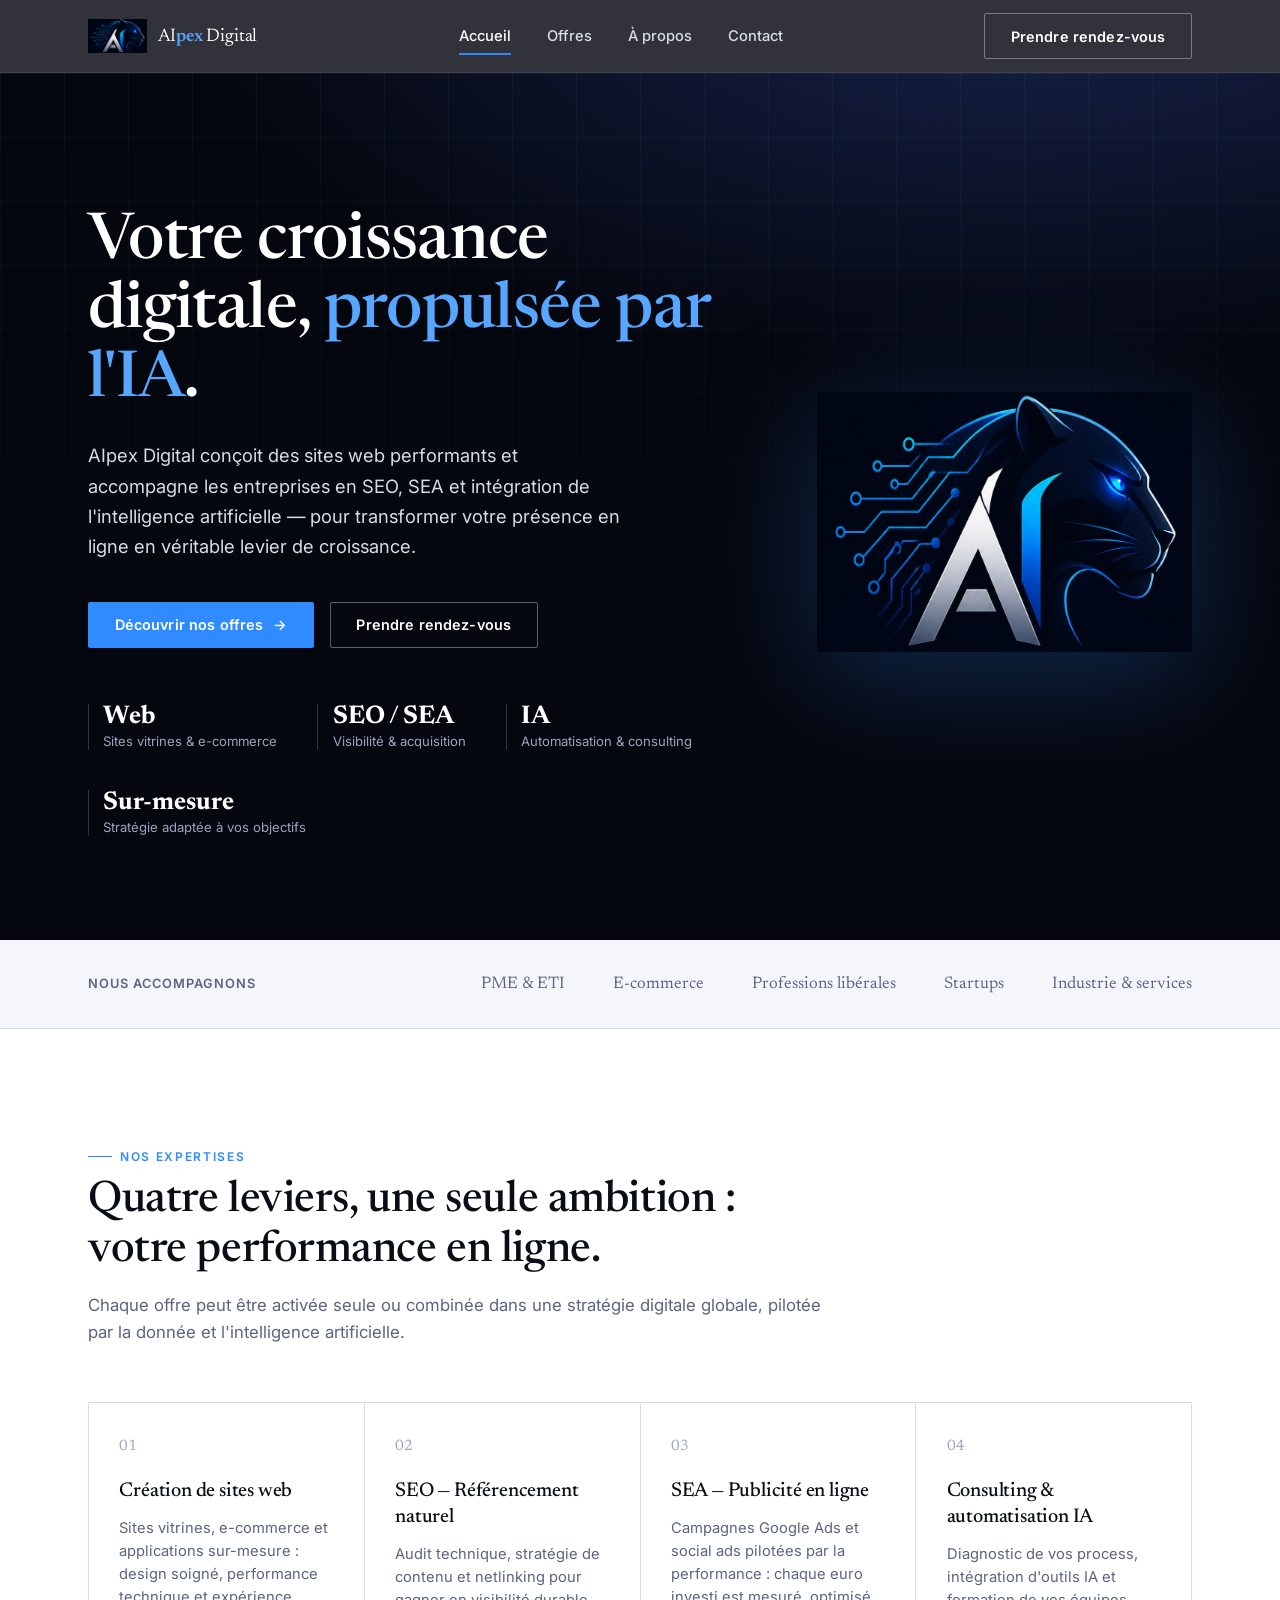
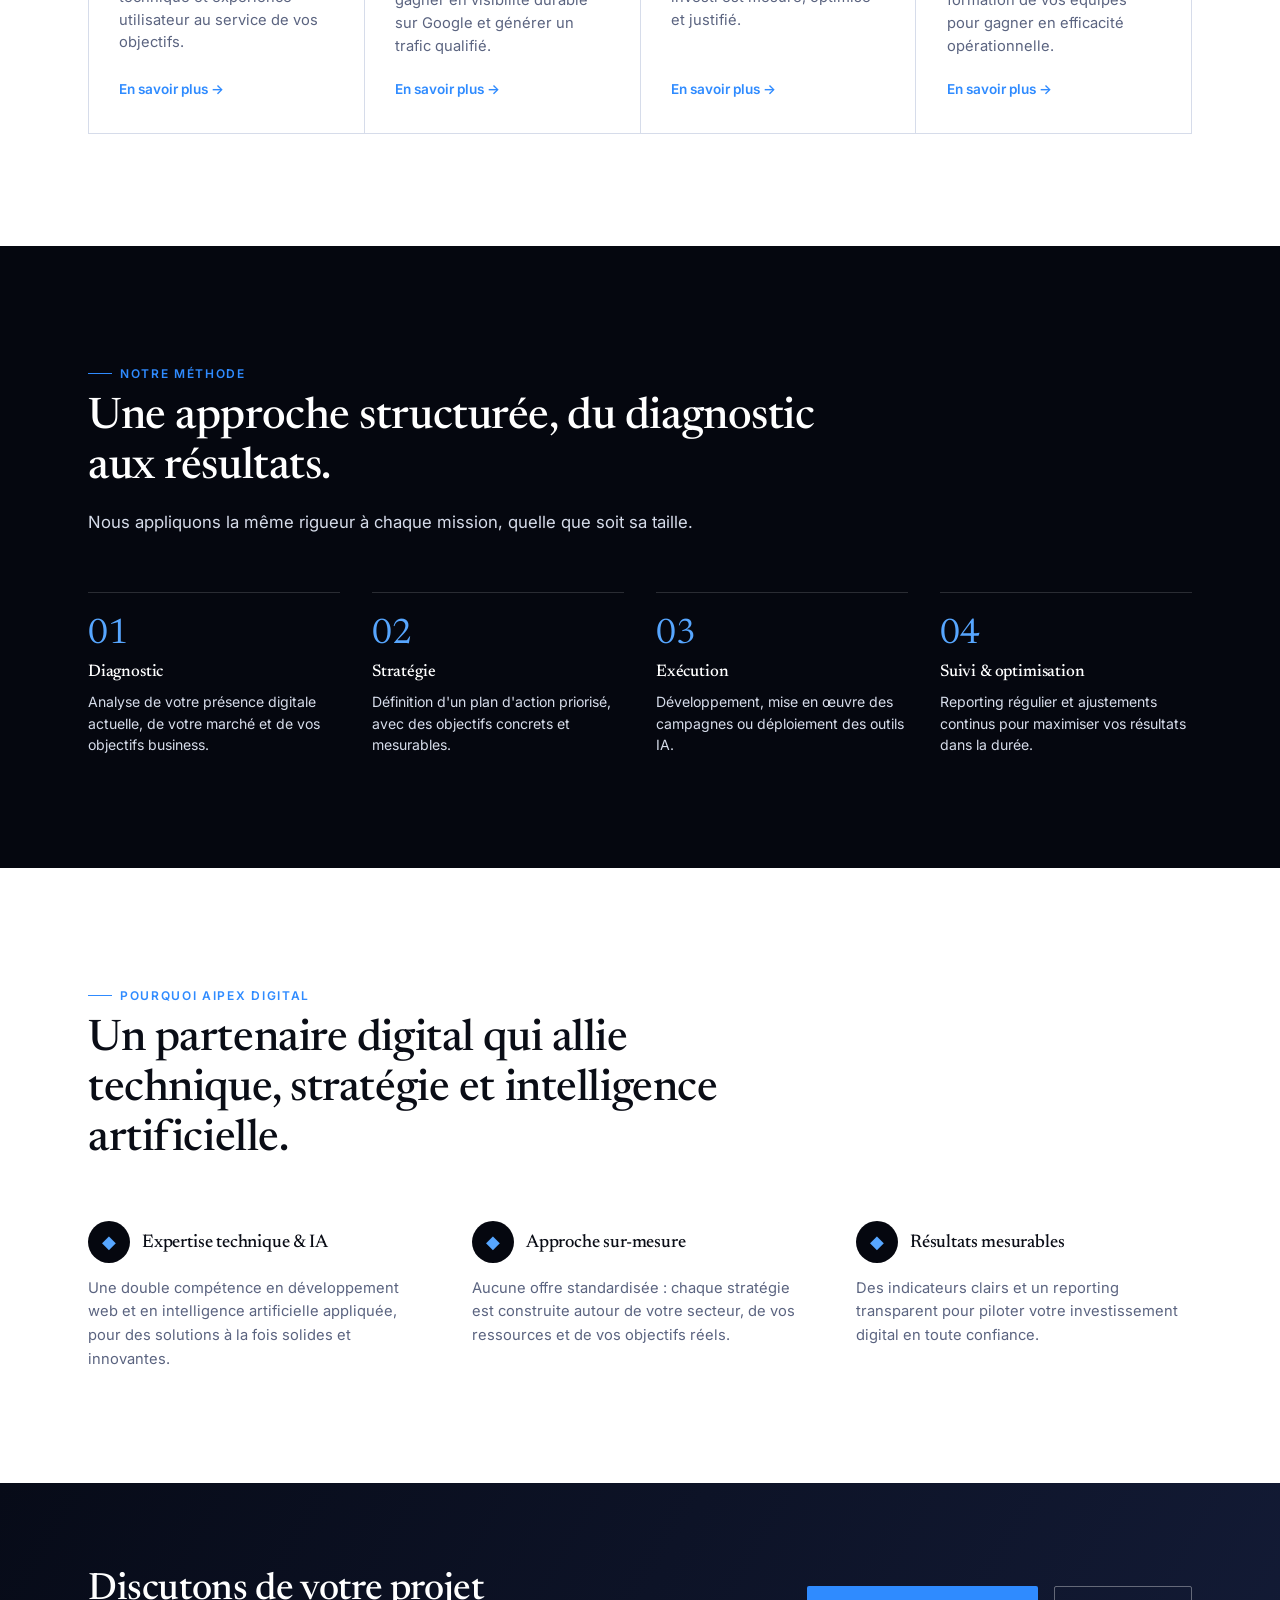
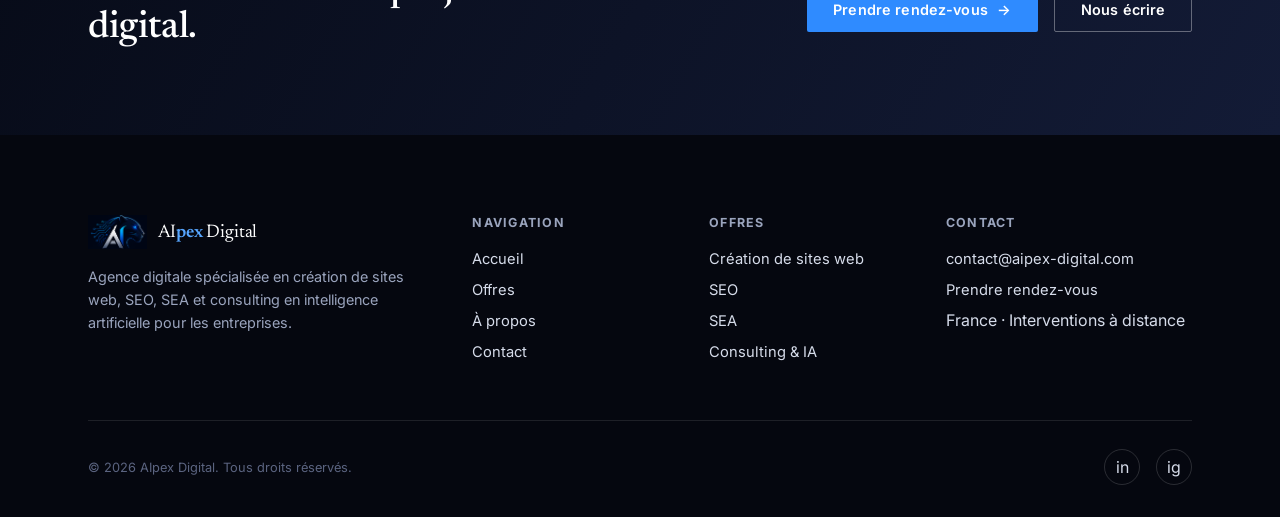
==== index.html @ 5b06ff06 "Initial AIpex Digital website Static site (accueil, offres, à propos, contact) with a McKinsey-inspi" ====
<!DOCTYPE html>
<html lang="fr">
<head>
<meta charset="UTF-8">
<meta name="viewport" content="width=device-width, initial-scale=1.0">
<title>AIpex Digital — Sites web, SEO, SEA & Consulting IA</title>
<meta name="description" content="AIpex Digital conçoit des sites web performants et accompagne les entreprises en SEO, SEA et intégration de l'intelligence artificielle. Demandez votre diagnostic gratuit.">
<link rel="canonical" href="https://www.aipex-digital.com/">
<meta property="og:type" content="website">
<meta property="og:title" content="AIpex Digital — Sites web, SEO, SEA & Consulting IA">
<meta property="og:description" content="Création de sites web, référencement (SEO/SEA) et consulting en automatisation IA pour les entreprises.">
<meta property="og:image" content="/assets/img/logo-full.png">
<link rel="icon" href="/favicon.ico" sizes="any">
<link rel="icon" href="/icons/favicon-32.png" type="image/png" sizes="32x32">
<link rel="apple-touch-icon" href="/icons/apple-touch-icon.png">
<link rel="manifest" href="/site.webmanifest">
<link rel="preconnect" href="https://fonts.googleapis.com">
<link rel="preconnect" href="https://fonts.gstatic.com" crossorigin>
<link href="https://fonts.googleapis.com/css2?family=Newsreader:ital,wght@0,400;0,500;1,400&family=Inter:wght@400;500;600;700&display=swap" rel="stylesheet">
<link rel="stylesheet" href="/css/style.css">
</head>
<body>

<header class="site-header">
  <div class="container">
    <a href="/index.html" class="brand">
      <img src="/assets/img/logo-mark.png" alt="AIpex Digital">
      <span class="brand-word">AI<strong>pex</strong> Digital</span>
    </a>
    <nav class="main-nav" id="main-nav">
      <a href="/index.html" aria-current="page">Accueil</a>
      <a href="/offres.html">Offres</a>
      <a href="/a-propos.html">À propos</a>
      <a href="/contact.html">Contact</a>
    </nav>
    <div class="header-actions">
      <a href="/contact.html#rdv" class="btn btn-outline on-dark">Prendre rendez-vous</a>
      <button class="nav-toggle" id="nav-toggle" aria-expanded="false" aria-controls="main-nav" aria-label="Ouvrir le menu">
        <span></span>
      </button>
    </div>
  </div>
</header>

<main>

  <section class="hero">
    <div class="container">
      <div class="hero-copy" data-reveal>
        <h1>Votre croissance digitale, <em>propulsée par l'IA</em>.</h1>
        <p class="lede">AIpex Digital conçoit des sites web performants et accompagne les entreprises en SEO, SEA et intégration de l'intelligence artificielle — pour transformer votre présence en ligne en véritable levier de croissance.</p>
        <div class="hero-actions">
          <a href="/offres.html" class="btn btn-primary">Découvrir nos offres <span class="btn-arrow">→</span></a>
          <a href="/contact.html#rdv" class="btn btn-outline on-dark">Prendre rendez-vous</a>
        </div>
        <div class="hero-meta">
          <div><strong>Web</strong><span>Sites vitrines &amp; e-commerce</span></div>
          <div><strong>SEO / SEA</strong><span>Visibilité &amp; acquisition</span></div>
          <div><strong>IA</strong><span>Automatisation &amp; consulting</span></div>
          <div><strong>Sur-mesure</strong><span>Stratégie adaptée à vos objectifs</span></div>
        </div>
      </div>
      <div class="hero-visual" data-reveal>
        <img src="/assets/img/logo-mark.png" alt="Illustration AIpex Digital" width="420" height="260" loading="eager">
      </div>
    </div>
  </section>

  <section class="trust-strip">
    <div class="container">
      <p>Nous accompagnons</p>
      <ul class="trust-list">
        <li>PME &amp; ETI</li>
        <li>E-commerce</li>
        <li>Professions libérales</li>
        <li>Startups</li>
        <li>Industrie &amp; services</li>
      </ul>
    </div>
  </section>

  <section class="services-section">
    <div class="container">
      <div class="section-head" data-reveal>
        <span class="eyebrow">Nos expertises</span>
        <h2>Quatre leviers, une seule ambition : votre performance en ligne.</h2>
        <p>Chaque offre peut être activée seule ou combinée dans une stratégie digitale globale, pilotée par la donnée et l'intelligence artificielle.</p>
      </div>
    </div>
    <div class="container">
      <div class="services-grid" data-reveal>
        <a class="service-card" href="/offres.html#web">
          <span class="service-num">01</span>
          <h3>Création de sites web</h3>
          <p>Sites vitrines, e-commerce et applications sur-mesure : design soigné, performance technique et expérience utilisateur au service de vos objectifs.</p>
          <span class="card-link">En savoir plus →</span>
        </a>
        <a class="service-card" href="/offres.html#seo">
          <span class="service-num">02</span>
          <h3>SEO — Référencement naturel</h3>
          <p>Audit technique, stratégie de contenu et netlinking pour gagner en visibilité durable sur Google et générer un trafic qualifié.</p>
          <span class="card-link">En savoir plus →</span>
        </a>
        <a class="service-card" href="/offres.html#sea">
          <span class="service-num">03</span>
          <h3>SEA — Publicité en ligne</h3>
          <p>Campagnes Google Ads et social ads pilotées par la performance : chaque euro investi est mesuré, optimisé et justifié.</p>
          <span class="card-link">En savoir plus →</span>
        </a>
        <a class="service-card" href="/offres.html#ia">
          <span class="service-num">04</span>
          <h3>Consulting &amp; automatisation IA</h3>
          <p>Diagnostic de vos process, intégration d'outils IA et formation de vos équipes pour gagner en efficacité opérationnelle.</p>
          <span class="card-link">En savoir plus →</span>
        </a>
      </div>
    </div>
  </section>

  <section class="approach-section">
    <div class="container">
      <div class="section-head on-dark" data-reveal>
        <span class="eyebrow">Notre méthode</span>
        <h2>Une approche structurée, du diagnostic aux résultats.</h2>
        <p>Nous appliquons la même rigueur à chaque mission, quelle que soit sa taille.</p>
      </div>
      <div class="process-list" data-reveal>
        <div class="process-step">
          <span class="step-num">01</span>
          <h3>Diagnostic</h3>
          <p>Analyse de votre présence digitale actuelle, de votre marché et de vos objectifs business.</p>
        </div>
        <div class="process-step">
          <span class="step-num">02</span>
          <h3>Stratégie</h3>
          <p>Définition d'un plan d'action priorisé, avec des objectifs concrets et mesurables.</p>
        </div>
        <div class="process-step">
          <span class="step-num">03</span>
          <h3>Exécution</h3>
          <p>Développement, mise en œuvre des campagnes ou déploiement des outils IA.</p>
        </div>
        <div class="process-step">
          <span class="step-num">04</span>
          <h3>Suivi &amp; optimisation</h3>
          <p>Reporting régulier et ajustements continus pour maximiser vos résultats dans la durée.</p>
        </div>
      </div>
    </div>
  </section>

  <section class="values-section">
    <div class="container">
      <div class="section-head" data-reveal>
        <span class="eyebrow">Pourquoi AIpex Digital</span>
        <h2>Un partenaire digital qui allie technique, stratégie et intelligence artificielle.</h2>
      </div>
      <div class="values-grid" data-reveal>
        <div class="value-item">
          <h3><span class="value-icon" aria-hidden="true">◆</span>Expertise technique &amp; IA</h3>
          <p>Une double compétence en développement web et en intelligence artificielle appliquée, pour des solutions à la fois solides et innovantes.</p>
        </div>
        <div class="value-item">
          <h3><span class="value-icon" aria-hidden="true">◆</span>Approche sur-mesure</h3>
          <p>Aucune offre standardisée : chaque stratégie est construite autour de votre secteur, de vos ressources et de vos objectifs réels.</p>
        </div>
        <div class="value-item">
          <h3><span class="value-icon" aria-hidden="true">◆</span>Résultats mesurables</h3>
          <p>Des indicateurs clairs et un reporting transparent pour piloter votre investissement digital en toute confiance.</p>
        </div>
      </div>
    </div>
  </section>

  <section class="cta-band">
    <div class="container" data-reveal>
      <h2>Discutons de votre projet digital.</h2>
      <div class="cta-actions">
        <a href="/contact.html#rdv" class="btn btn-primary">Prendre rendez-vous <span class="btn-arrow">→</span></a>
        <a href="/contact.html" class="btn btn-outline on-dark">Nous écrire</a>
      </div>
    </div>
  </section>

</main>

<footer class="site-footer">
  <div class="container">
    <div class="footer-top">
      <div class="footer-brand">
        <a href="/index.html" class="brand">
          <img src="/assets/img/logo-mark.png" alt="AIpex Digital">
          <span class="brand-word">AI<strong>pex</strong> Digital</span>
        </a>
        <p>Agence digitale spécialisée en création de sites web, SEO, SEA et consulting en intelligence artificielle pour les entreprises.</p>
      </div>
      <div class="footer-col">
        <h4>Navigation</h4>
        <ul>
          <li><a href="/index.html">Accueil</a></li>
          <li><a href="/offres.html">Offres</a></li>
          <li><a href="/a-propos.html">À propos</a></li>
          <li><a href="/contact.html">Contact</a></li>
        </ul>
      </div>
      <div class="footer-col">
        <h4>Offres</h4>
        <ul>
          <li><a href="/offres.html#web">Création de sites web</a></li>
          <li><a href="/offres.html#seo">SEO</a></li>
          <li><a href="/offres.html#sea">SEA</a></li>
          <li><a href="/offres.html#ia">Consulting &amp; IA</a></li>
        </ul>
      </div>
      <div class="footer-col">
        <h4>Contact</h4>
        <ul>
          <li><a href="mailto:contact@aipex-digital.com">contact@aipex-digital.com</a></li>
          <li><a href="/contact.html#rdv">Prendre rendez-vous</a></li>
          <li><span>France · Interventions à distance</span></li>
        </ul>
      </div>
    </div>
    <div class="footer-bottom">
      <p>© <span id="year">2026</span> AIpex Digital. Tous droits réservés.</p>
      <div class="footer-socials">
        <a href="#" aria-label="LinkedIn" target="_blank" rel="noopener">in</a>
        <a href="#" aria-label="Instagram" target="_blank" rel="noopener">ig</a>
      </div>
    </div>
  </div>
</footer>

<script src="/js/main.js"></script>
</body>
</html>
---- css/style.css ----
/* ==========================================================================
   AIpex Digital — Design system
   Palette inspired by the AIpex logo (navy / electric blue / silver),
   editorial layout inspired by mckinsey.com
   ========================================================================== */

:root {
  --navy-950: #05070f;
  --navy-900: #070b18;
  --navy-800: #0c1226;
  --navy-700: #131b36;
  --navy-600: #1c2748;
  --blue-500: #2f8bff;
  --blue-400: #57a6ff;
  --blue-300: #8ec4ff;
  --cyan-400: #4fd0ff;
  --silver-100: #f4f6fb;
  --silver-300: #d6dcea;
  --silver-500: #9aa4bd;
  --silver-700: #5b6480;
  --ink-900: #0a0d16;
  --white: #ffffff;

  --font-display: "Newsreader", "Iowan Old Style", "Georgia", serif;
  --font-sans: "Inter", -apple-system, BlinkMacSystemFont, "Segoe UI", Roboto, Helvetica, Arial, sans-serif;

  --max-width: 1200px;
  --gutter: clamp(1.25rem, 4vw, 3rem);

  --ease: cubic-bezier(0.22, 1, 0.36, 1);
}

/* ---------- Reset ---------- */
*, *::before, *::after { box-sizing: border-box; }
html { scroll-behavior: smooth; }
body {
  margin: 0;
  font-family: var(--font-sans);
  color: var(--ink-900);
  background: var(--white);
  -webkit-font-smoothing: antialiased;
  text-rendering: optimizeLegibility;
}
img { max-width: 100%; display: block; }
a { color: inherit; text-decoration: none; }
ul { margin: 0; padding: 0; list-style: none; }
h1, h2, h3, h4, p { margin: 0; }
button { font: inherit; cursor: pointer; }
input, textarea, select { font: inherit; }

.container {
  max-width: var(--max-width);
  margin-inline: auto;
  padding-inline: var(--gutter);
}

section { position: relative; }

.eyebrow {
  display: inline-flex;
  align-items: center;
  gap: 0.5rem;
  font-size: 0.75rem;
  font-weight: 600;
  letter-spacing: 0.14em;
  text-transform: uppercase;
  color: var(--blue-500);
}
.eyebrow::before {
  content: "";
  width: 1.5rem;
  height: 1px;
  background: var(--blue-500);
}

h1, h2, h3 { font-family: var(--font-display); font-weight: 500; letter-spacing: -0.01em; }

.section-head { max-width: 46rem; margin-bottom: clamp(2rem, 5vw, 3.5rem); }
.section-head h2 { font-size: clamp(1.9rem, 3.4vw, 2.75rem); line-height: 1.15; margin-top: 0.75rem; }
.section-head p { margin-top: 1rem; font-size: 1.05rem; line-height: 1.6; color: var(--silver-700); }
.section-head.on-dark p { color: var(--silver-300); }

.btn {
  display: inline-flex;
  align-items: center;
  gap: 0.6rem;
  padding: 0.85rem 1.6rem;
  border-radius: 2px;
  font-size: 0.9rem;
  font-weight: 600;
  letter-spacing: 0.01em;
  border: 1px solid transparent;
  transition: background-color 0.25s var(--ease), color 0.25s var(--ease), border-color 0.25s var(--ease), transform 0.25s var(--ease);
  white-space: nowrap;
}
.btn:hover { transform: translateY(-1px); }
.btn-primary { background: var(--blue-500); color: var(--white); }
.btn-primary:hover { background: var(--blue-400); }
.btn-outline { border-color: rgba(10, 13, 22, 0.2); color: var(--ink-900); }
.btn-outline:hover { border-color: var(--ink-900); }
.btn-outline.on-dark { border-color: rgba(255, 255, 255, 0.35); color: var(--white); }
.btn-outline.on-dark:hover { border-color: var(--white); }
.btn-arrow { transition: transform 0.25s var(--ease); }
.btn:hover .btn-arrow { transform: translateX(3px); }

/* ---------- Header ---------- */
.site-header {
  position: sticky;
  top: 0;
  z-index: 100;
  background: rgba(5, 7, 15, 0.82);
  backdrop-filter: blur(10px);
  -webkit-backdrop-filter: blur(10px);
  border-bottom: 1px solid rgba(255, 255, 255, 0.08);
  transition: background-color 0.3s var(--ease);
}
.site-header .container {
  display: flex;
  align-items: center;
  justify-content: space-between;
  height: 72px;
}
.brand { display: flex; align-items: center; gap: 0.65rem; }
.brand img { height: 34px; width: auto; }
.brand-word { font-family: var(--font-display); font-size: 1.15rem; color: var(--white); letter-spacing: -0.01em; }
.brand-word strong { color: var(--blue-400); font-weight: 600; }

.main-nav { display: flex; align-items: center; gap: 2.25rem; }
.main-nav a {
  color: var(--silver-300);
  font-size: 0.92rem;
  font-weight: 500;
  position: relative;
  padding: 0.25rem 0;
  transition: color 0.2s var(--ease);
}
.main-nav a:hover, .main-nav a[aria-current="page"] { color: var(--white); }
.main-nav a[aria-current="page"]::after {
  content: "";
  position: absolute;
  left: 0; right: 0; bottom: -6px;
  height: 2px;
  background: var(--blue-500);
}
.header-actions { display: flex; align-items: center; gap: 1rem; }

.nav-toggle {
  display: none;
  background: none;
  border: none;
  width: 32px;
  height: 24px;
  position: relative;
}
.nav-toggle span, .nav-toggle span::before, .nav-toggle span::after {
  content: "";
  position: absolute;
  left: 0; right: 0;
  height: 2px;
  background: var(--white);
  transition: transform 0.25s var(--ease), opacity 0.25s var(--ease);
}
.nav-toggle span { top: 11px; }
.nav-toggle span::before { top: -8px; }
.nav-toggle span::after { top: 8px; }
.nav-toggle[aria-expanded="true"] span { background: transparent; }
.nav-toggle[aria-expanded="true"] span::before { transform: translateY(8px) rotate(45deg); }
.nav-toggle[aria-expanded="true"] span::after { transform: translateY(-8px) rotate(-45deg); }

/* ---------- Hero ---------- */
.hero {
  background: radial-gradient(ellipse 120% 80% at 80% -10%, #16224a 0%, var(--navy-950) 55%);
  color: var(--white);
  padding: clamp(4.5rem, 12vw, 8.5rem) 0 clamp(4rem, 9vw, 6.5rem);
  overflow: hidden;
  position: relative;
}
.hero::before {
  content: "";
  position: absolute;
  inset: 0;
  background-image:
    linear-gradient(rgba(79, 208, 255, 0.06) 1px, transparent 1px),
    linear-gradient(90deg, rgba(79, 208, 255, 0.06) 1px, transparent 1px);
  background-size: 64px 64px;
  mask-image: linear-gradient(180deg, rgba(0,0,0,0.9), transparent 75%);
  pointer-events: none;
}
.hero .container { position: relative; display: grid; grid-template-columns: minmax(0, 1fr) minmax(0, 0.55fr); gap: 3rem; align-items: center; }
.hero-copy h1 {
  font-size: clamp(2.4rem, 5.2vw, 4rem);
  line-height: 1.08;
  color: var(--white);
}
.hero-copy h1 em { font-style: normal; color: var(--blue-400); }
.hero-copy p.lede {
  margin-top: 1.5rem;
  font-size: 1.15rem;
  line-height: 1.65;
  color: var(--silver-300);
  max-width: 34rem;
}
.hero-actions { margin-top: 2.5rem; display: flex; gap: 1rem; flex-wrap: wrap; }
.hero-meta { margin-top: 3.5rem; display: flex; gap: 2.5rem; flex-wrap: wrap; }
.hero-meta div { border-left: 1px solid rgba(255,255,255,0.18); padding-left: 0.9rem; }
.hero-meta strong { display: block; font-family: var(--font-display); font-size: 1.6rem; color: var(--white); }
.hero-meta span { font-size: 0.82rem; color: var(--silver-500); }

.hero-visual { position: relative; display: flex; justify-content: center; align-items: center; }
.hero-visual img { max-width: 100%; filter: drop-shadow(0 25px 60px rgba(47, 139, 255, 0.25)); animation: float 7s ease-in-out infinite; }
@keyframes float { 0%, 100% { transform: translateY(0); } 50% { transform: translateY(-14px); } }

/* ---------- Logos / trust strip ---------- */
.trust-strip { background: var(--silver-100); padding: 2.25rem 0; border-bottom: 1px solid var(--silver-300); }
.trust-strip .container { display: flex; align-items: center; gap: 2.5rem; flex-wrap: wrap; justify-content: space-between; }
.trust-strip p { font-size: 0.8rem; letter-spacing: 0.08em; text-transform: uppercase; color: var(--silver-700); font-weight: 600; }
.trust-list { display: flex; gap: clamp(1.5rem, 4vw, 3rem); flex-wrap: wrap; }
.trust-list li { font-family: var(--font-display); font-size: 1.05rem; color: var(--silver-700); }

/* ---------- Services grid ---------- */
.services-section { padding: clamp(4.5rem, 9vw, 7rem) 0; }
.services-grid { display: grid; grid-template-columns: repeat(4, 1fr); gap: 1px; background: var(--silver-300); border: 1px solid var(--silver-300); }
.service-card {
  background: var(--white);
  padding: 2.25rem 1.9rem;
  display: flex;
  flex-direction: column;
  min-height: 320px;
  transition: background-color 0.3s var(--ease);
}
.service-card:hover { background: var(--navy-950); }
.service-card:hover .service-num,
.service-card:hover h3,
.service-card:hover p { color: var(--white); }
.service-card:hover .card-link { color: var(--blue-400); }
.service-num { font-family: var(--font-display); font-size: 0.95rem; color: var(--silver-500); transition: color 0.3s var(--ease); }
.service-card h3 { margin-top: 1.5rem; font-size: 1.25rem; line-height: 1.3; transition: color 0.3s var(--ease); }
.service-card p { margin-top: 0.85rem; font-size: 0.92rem; line-height: 1.55; color: var(--silver-700); flex-grow: 1; transition: color 0.3s var(--ease); }
.card-link { margin-top: 1.5rem; font-size: 0.85rem; font-weight: 600; color: var(--blue-500); display: inline-flex; align-items: center; gap: 0.4rem; }

/* ---------- Approach / process ---------- */
.approach-section { background: var(--navy-950); color: var(--white); padding: clamp(4.5rem, 9vw, 7rem) 0; }
.process-list { display: grid; grid-template-columns: repeat(4, 1fr); gap: 2rem; margin-top: 3rem; }
.process-step { border-top: 1px solid rgba(255,255,255,0.15); padding-top: 1.5rem; }
.process-step .step-num { font-family: var(--font-display); font-size: 2.2rem; color: var(--blue-400); }
.process-step h3 { margin-top: 0.75rem; font-size: 1.05rem; color: var(--white); }
.process-step p { margin-top: 0.65rem; font-size: 0.88rem; line-height: 1.55; color: var(--silver-400, var(--silver-300)); }

/* ---------- Values / why us ---------- */
.values-section { padding: clamp(4.5rem, 9vw, 7rem) 0; }
.values-grid { display: grid; grid-template-columns: repeat(3, 1fr); gap: clamp(2rem, 4vw, 3rem); margin-top: 3rem; }
.value-item h3 { font-size: 1.15rem; display: flex; align-items: center; gap: 0.75rem; }
.value-icon { width: 42px; height: 42px; border-radius: 50%; background: var(--navy-950); color: var(--blue-400); display: flex; align-items: center; justify-content: center; flex-shrink: 0; }
.value-item p { margin-top: 0.85rem; font-size: 0.92rem; line-height: 1.6; color: var(--silver-700); }

/* ---------- CTA band ---------- */
.cta-band {
  background: linear-gradient(120deg, var(--navy-900), var(--navy-700));
  color: var(--white);
  padding: clamp(3.5rem, 7vw, 5.5rem) 0;
}
.cta-band .container { display: flex; align-items: center; justify-content: space-between; gap: 2rem; flex-wrap: wrap; }
.cta-band h2 { font-size: clamp(1.7rem, 3vw, 2.35rem); max-width: 32rem; }
.cta-band .cta-actions { display: flex; gap: 1rem; flex-wrap: wrap; }

/* ---------- Footer ---------- */
.site-footer { background: var(--navy-950); color: var(--silver-300); padding: clamp(3.5rem, 7vw, 5rem) 0 2rem; }
.footer-top { display: grid; grid-template-columns: 1.4fr 0.8fr 0.8fr 1fr; gap: 2.5rem; padding-bottom: 3rem; border-bottom: 1px solid rgba(255,255,255,0.1); }
.footer-brand .brand { margin-bottom: 1rem; }
.footer-brand p { font-size: 0.9rem; line-height: 1.6; color: var(--silver-500); max-width: 26rem; }
.footer-col h4 { font-size: 0.78rem; letter-spacing: 0.1em; text-transform: uppercase; color: var(--silver-500); margin-bottom: 1.1rem; }
.footer-col ul li { margin-bottom: 0.7rem; }
.footer-col a { font-size: 0.92rem; color: var(--silver-300); transition: color 0.2s var(--ease); }
.footer-col a:hover { color: var(--white); }
.footer-bottom { display: flex; justify-content: space-between; align-items: center; padding-top: 1.75rem; flex-wrap: wrap; gap: 1rem; }
.footer-bottom p { font-size: 0.8rem; color: var(--silver-700); }
.footer-socials { display: flex; gap: 1rem; }
.footer-socials a { width: 36px; height: 36px; border: 1px solid rgba(255,255,255,0.15); border-radius: 50%; display: flex; align-items: center; justify-content: center; transition: border-color 0.2s var(--ease), background-color 0.2s var(--ease); }
.footer-socials a:hover { border-color: var(--blue-400); background: rgba(47,139,255,0.12); }

/* ---------- Page hero (inner pages) ---------- */
.page-hero { background: var(--navy-950); color: var(--white); padding: clamp(4rem, 9vw, 6.5rem) 0 clamp(3rem, 6vw, 4.5rem); }
.page-hero .eyebrow { color: var(--blue-400); }
.page-hero h1 { font-size: clamp(2.1rem, 4.4vw, 3.25rem); margin-top: 1rem; max-width: 42rem; }
.page-hero p.lede { margin-top: 1.25rem; font-size: 1.08rem; color: var(--silver-300); max-width: 38rem; line-height: 1.6; }
.breadcrumb { font-size: 0.82rem; color: var(--silver-500); margin-bottom: 1rem; }
.breadcrumb a { color: var(--silver-500); }
.breadcrumb a:hover { color: var(--white); }

/* ---------- Offers (services detail) ---------- */
.offer-block { padding: clamp(3.5rem, 7vw, 5.5rem) 0; border-bottom: 1px solid var(--silver-300); }
.offer-block:nth-child(even) { background: var(--silver-100); }
.offer-grid { display: grid; grid-template-columns: 0.9fr 1.1fr; gap: clamp(2.5rem, 6vw, 5rem); align-items: start; }
.offer-index { font-family: var(--font-display); font-size: 3.5rem; color: var(--silver-300); line-height: 1; }
.offer-head h2 { font-size: clamp(1.6rem, 2.8vw, 2.15rem); margin-top: 0.75rem; }
.offer-head p { margin-top: 1rem; font-size: 1rem; line-height: 1.65; color: var(--silver-700); }
.offer-head .btn { margin-top: 1.75rem; }
.offer-details { display: grid; gap: 1.75rem; }
.offer-feature h4 { font-size: 0.95rem; font-weight: 600; display: flex; align-items: center; gap: 0.6rem; }
.offer-feature h4::before { content: ""; width: 8px; height: 8px; background: var(--blue-500); flex-shrink: 0; }
.offer-feature p { margin-top: 0.5rem; margin-left: 1.4rem; font-size: 0.9rem; line-height: 1.6; color: var(--silver-700); }
.offer-tags { display: flex; flex-wrap: wrap; gap: 0.6rem; margin-top: 1.75rem; }
.offer-tags span { font-size: 0.78rem; padding: 0.4rem 0.8rem; border: 1px solid var(--silver-300); color: var(--silver-700); border-radius: 2px; }

/* ---------- Pricing note ---------- */
.pricing-note { background: var(--navy-950); color: var(--white); padding: clamp(3rem, 6vw, 4.5rem) 0; }
.pricing-note .container { display: grid; grid-template-columns: repeat(3, 1fr); gap: 2rem; }
.pricing-note .note-card { border: 1px solid rgba(255,255,255,0.14); padding: 1.75rem; }
.pricing-note .note-card h3 { font-size: 1.05rem; }
.pricing-note .note-card p { margin-top: 0.75rem; font-size: 0.88rem; color: var(--silver-300); line-height: 1.6; }

/* ---------- About page ---------- */
.story-section { padding: clamp(4rem, 8vw, 6rem) 0; }
.story-grid { display: grid; grid-template-columns: 1fr 1fr; gap: clamp(2.5rem, 6vw, 5rem); align-items: start; }
.story-grid .lede { font-size: 1.2rem; line-height: 1.6; font-family: var(--font-display); color: var(--ink-900); }
.story-grid .body p + p { margin-top: 1.1rem; }
.story-grid .body p { font-size: 0.98rem; line-height: 1.7; color: var(--silver-700); }

.stat-row { display: grid; grid-template-columns: repeat(4, 1fr); gap: 1px; background: var(--silver-300); border: 1px solid var(--silver-300); margin-top: 3rem; }
.stat-item { background: var(--white); padding: 1.75rem; }
.stat-item strong { display: block; font-family: var(--font-display); font-size: 2.1rem; color: var(--navy-950); }
.stat-item span { font-size: 0.8rem; color: var(--silver-700); }

.team-section { background: var(--silver-100); padding: clamp(4rem, 8vw, 6rem) 0; }
.principles-grid { display: grid; grid-template-columns: repeat(2, 1fr); gap: 1.5rem; margin-top: 3rem; }
.principle-card { background: var(--white); border: 1px solid var(--silver-300); padding: 2rem; }
.principle-card .eyebrow { margin-bottom: 0.75rem; }
.principle-card h3 { font-size: 1.15rem; }
.principle-card p { margin-top: 0.75rem; font-size: 0.92rem; line-height: 1.6; color: var(--silver-700); }

/* ---------- Contact page ---------- */
.contact-section { padding: clamp(4rem, 8vw, 6rem) 0; }
.contact-grid { display: grid; grid-template-columns: 0.9fr 1.1fr; gap: clamp(2.5rem, 6vw, 5rem); align-items: start; }
.contact-info-item { padding-bottom: 1.75rem; margin-bottom: 1.75rem; border-bottom: 1px solid var(--silver-300); }
.contact-info-item h4 { font-size: 0.78rem; letter-spacing: 0.08em; text-transform: uppercase; color: var(--silver-700); }
.contact-info-item a, .contact-info-item p { margin-top: 0.6rem; font-family: var(--font-display); font-size: 1.15rem; color: var(--ink-900); }
.contact-info-item a:hover { color: var(--blue-500); }

.form-grid { display: grid; grid-template-columns: 1fr 1fr; gap: 1.25rem; }
.form-grid .full { grid-column: 1 / -1; }
.field { display: flex; flex-direction: column; gap: 0.5rem; }
.field label { font-size: 0.82rem; font-weight: 600; color: var(--ink-900); }
.field input, .field select, .field textarea {
  border: 1px solid var(--silver-300);
  border-radius: 2px;
  padding: 0.8rem 0.9rem;
  font-size: 0.95rem;
  background: var(--white);
  color: var(--ink-900);
  transition: border-color 0.2s var(--ease);
}
.field input:focus, .field select:focus, .field textarea:focus { outline: none; border-color: var(--blue-500); }
.field textarea { resize: vertical; min-height: 130px; }
.field-hp { position: absolute; left: -9999px; }
.form-note { margin-top: 1rem; font-size: 0.82rem; color: var(--silver-700); }
.form-status { margin-top: 1rem; font-size: 0.9rem; padding: 0.85rem 1rem; border-radius: 2px; display: none; }
.form-status.show { display: block; }
.form-status.success { background: rgba(47,139,255,0.1); color: var(--blue-500); border: 1px solid rgba(47,139,255,0.3); }
.form-status.error { background: rgba(255,80,80,0.08); color: #c23a3a; border: 1px solid rgba(255,80,80,0.25); }
.contact-form { margin-top: 0.5rem; }
.contact-form .btn { margin-top: 1.5rem; }

.map-note { margin-top: 2.5rem; padding: 1.5rem; background: var(--silver-100); border: 1px solid var(--silver-300); font-size: 0.85rem; color: var(--silver-700); line-height: 1.6; }

/* ---------- FAQ (contact page) ---------- */
.faq-section { background: var(--silver-100); padding: clamp(4rem, 8vw, 6rem) 0; }
.faq-list { margin-top: 2.5rem; border-top: 1px solid var(--silver-300); }
.faq-item { border-bottom: 1px solid var(--silver-300); }
.faq-question {
  width: 100%;
  display: flex;
  align-items: center;
  justify-content: space-between;
  gap: 1rem;
  padding: 1.5rem 0;
  background: none;
  border: none;
  text-align: left;
  font-family: var(--font-display);
  font-size: 1.05rem;
  color: var(--ink-900);
}
.faq-question .plus { flex-shrink: 0; width: 20px; height: 20px; position: relative; }
.faq-question .plus::before, .faq-question .plus::after { content: ""; position: absolute; background: var(--ink-900); transition: transform 0.25s var(--ease); }
.faq-question .plus::before { top: 9px; left: 0; width: 20px; height: 2px; }
.faq-question .plus::after { top: 0; left: 9px; width: 2px; height: 20px; }
.faq-item[data-open="true"] .plus::after { transform: rotate(90deg); opacity: 0; }
.faq-answer { max-height: 0; overflow: hidden; transition: max-height 0.3s var(--ease); }
.faq-answer p { padding-bottom: 1.5rem; font-size: 0.92rem; line-height: 1.65; color: var(--silver-700); max-width: 42rem; }

/* ---------- Reveal on scroll ---------- */
[data-reveal] { opacity: 0; transform: translateY(18px); transition: opacity 0.7s var(--ease), transform 0.7s var(--ease); }
[data-reveal].is-visible { opacity: 1; transform: translateY(0); }

/* ---------- Responsive ---------- */
@media (max-width: 980px) {
  .main-nav { position: fixed; inset: 72px 0 0 0; background: var(--navy-950); flex-direction: column; align-items: flex-start; padding: 2rem var(--gutter); gap: 1.5rem; transform: translateX(100%); transition: transform 0.3s var(--ease); overflow-y: auto; }
  .main-nav.is-open { transform: translateX(0); }
  .main-nav a { font-size: 1.1rem; }
  .header-actions .btn-outline { display: none; }
  .nav-toggle { display: block; }

  .hero .container { grid-template-columns: 1fr; }
  .hero-visual { order: -1; max-width: 220px; margin-inline: auto; }

  .services-grid { grid-template-columns: repeat(2, 1fr); }
  .process-list { grid-template-columns: repeat(2, 1fr); }
  .values-grid { grid-template-columns: 1fr; }
  .footer-top { grid-template-columns: 1fr 1fr; }
  .offer-grid { grid-template-columns: 1fr; }
  .offer-index { font-size: 2.5rem; }
  .story-grid { grid-template-columns: 1fr; }
  .stat-row { grid-template-columns: repeat(2, 1fr); }
  .principles-grid { grid-template-columns: 1fr; }
  .contact-grid { grid-template-columns: 1fr; }
  .pricing-note .container { grid-template-columns: 1fr; }
}

@media (max-width: 620px) {
  .services-grid { grid-template-columns: 1fr; }
  .process-list { grid-template-columns: 1fr; }
  .form-grid { grid-template-columns: 1fr; }
  .footer-top { grid-template-columns: 1fr; }
  .cta-band .container { flex-direction: column; align-items: flex-start; }
  .stat-row { grid-template-columns: 1fr; }
}
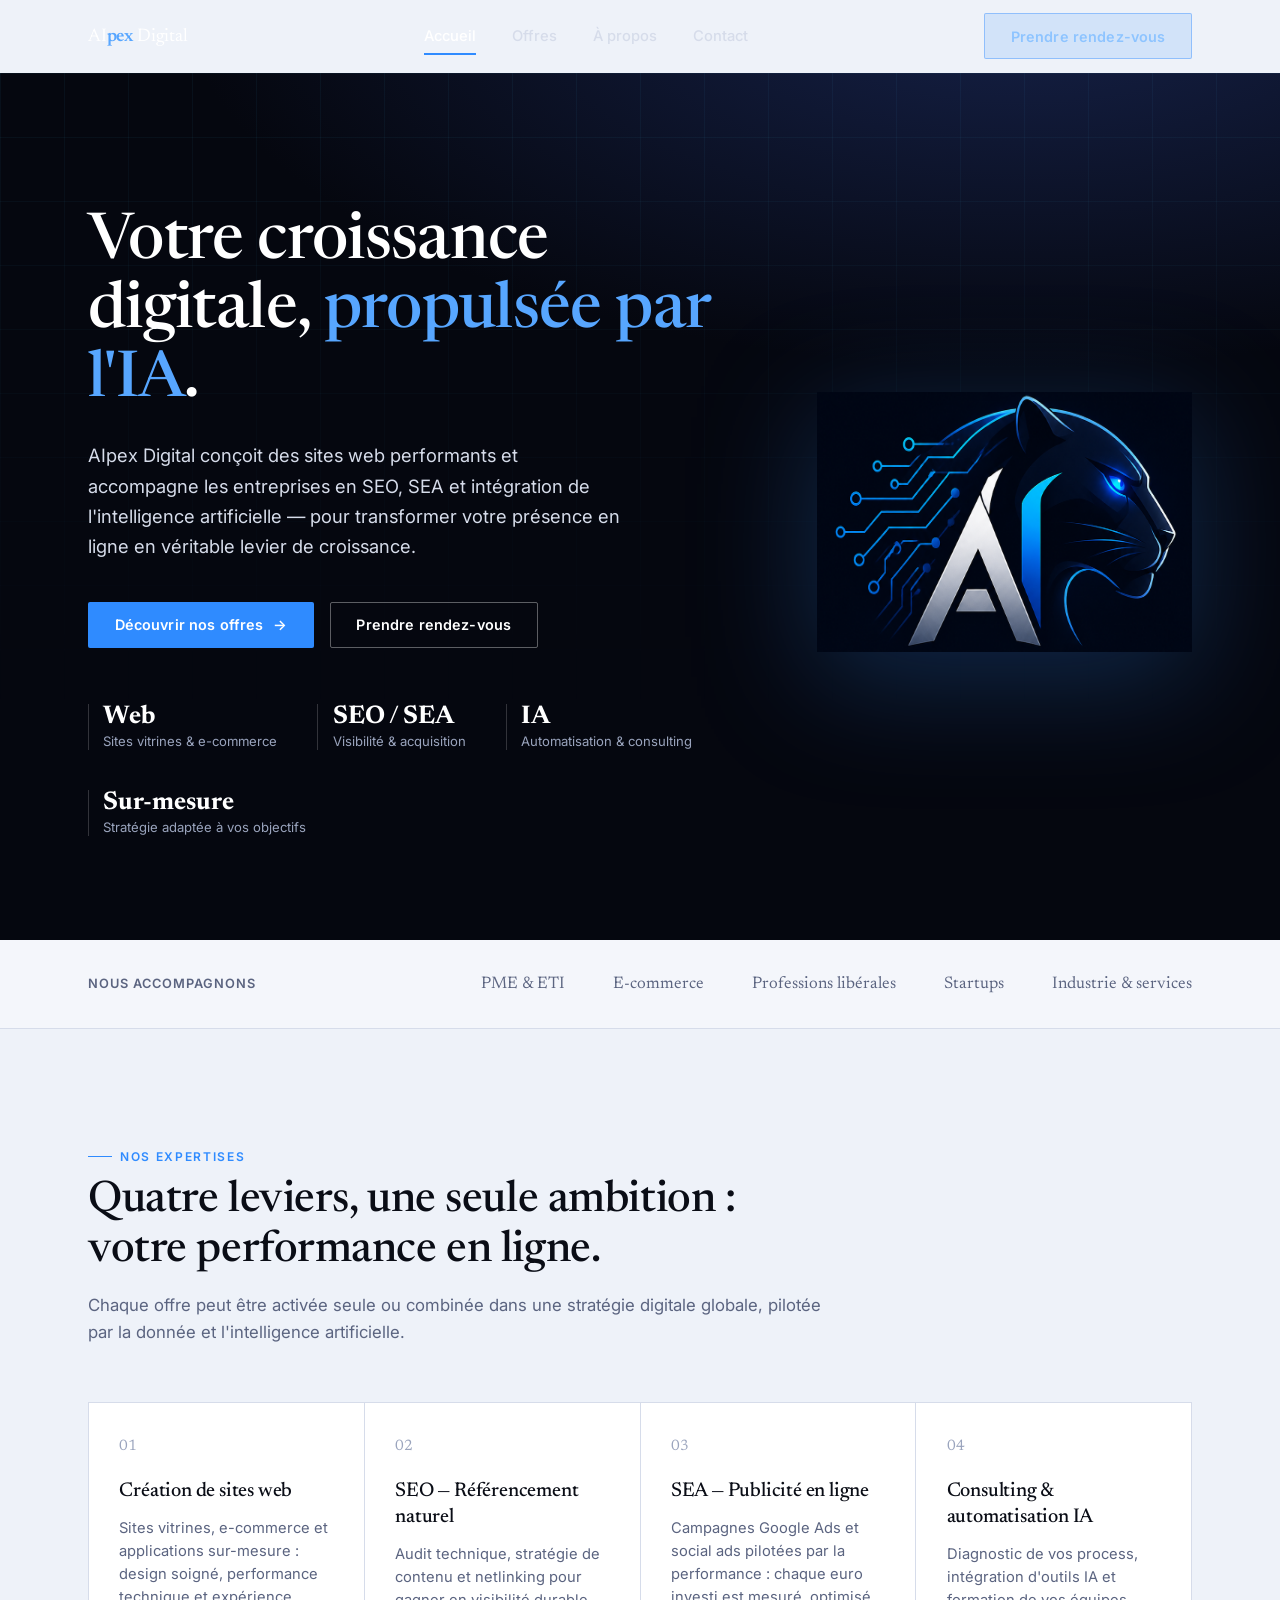
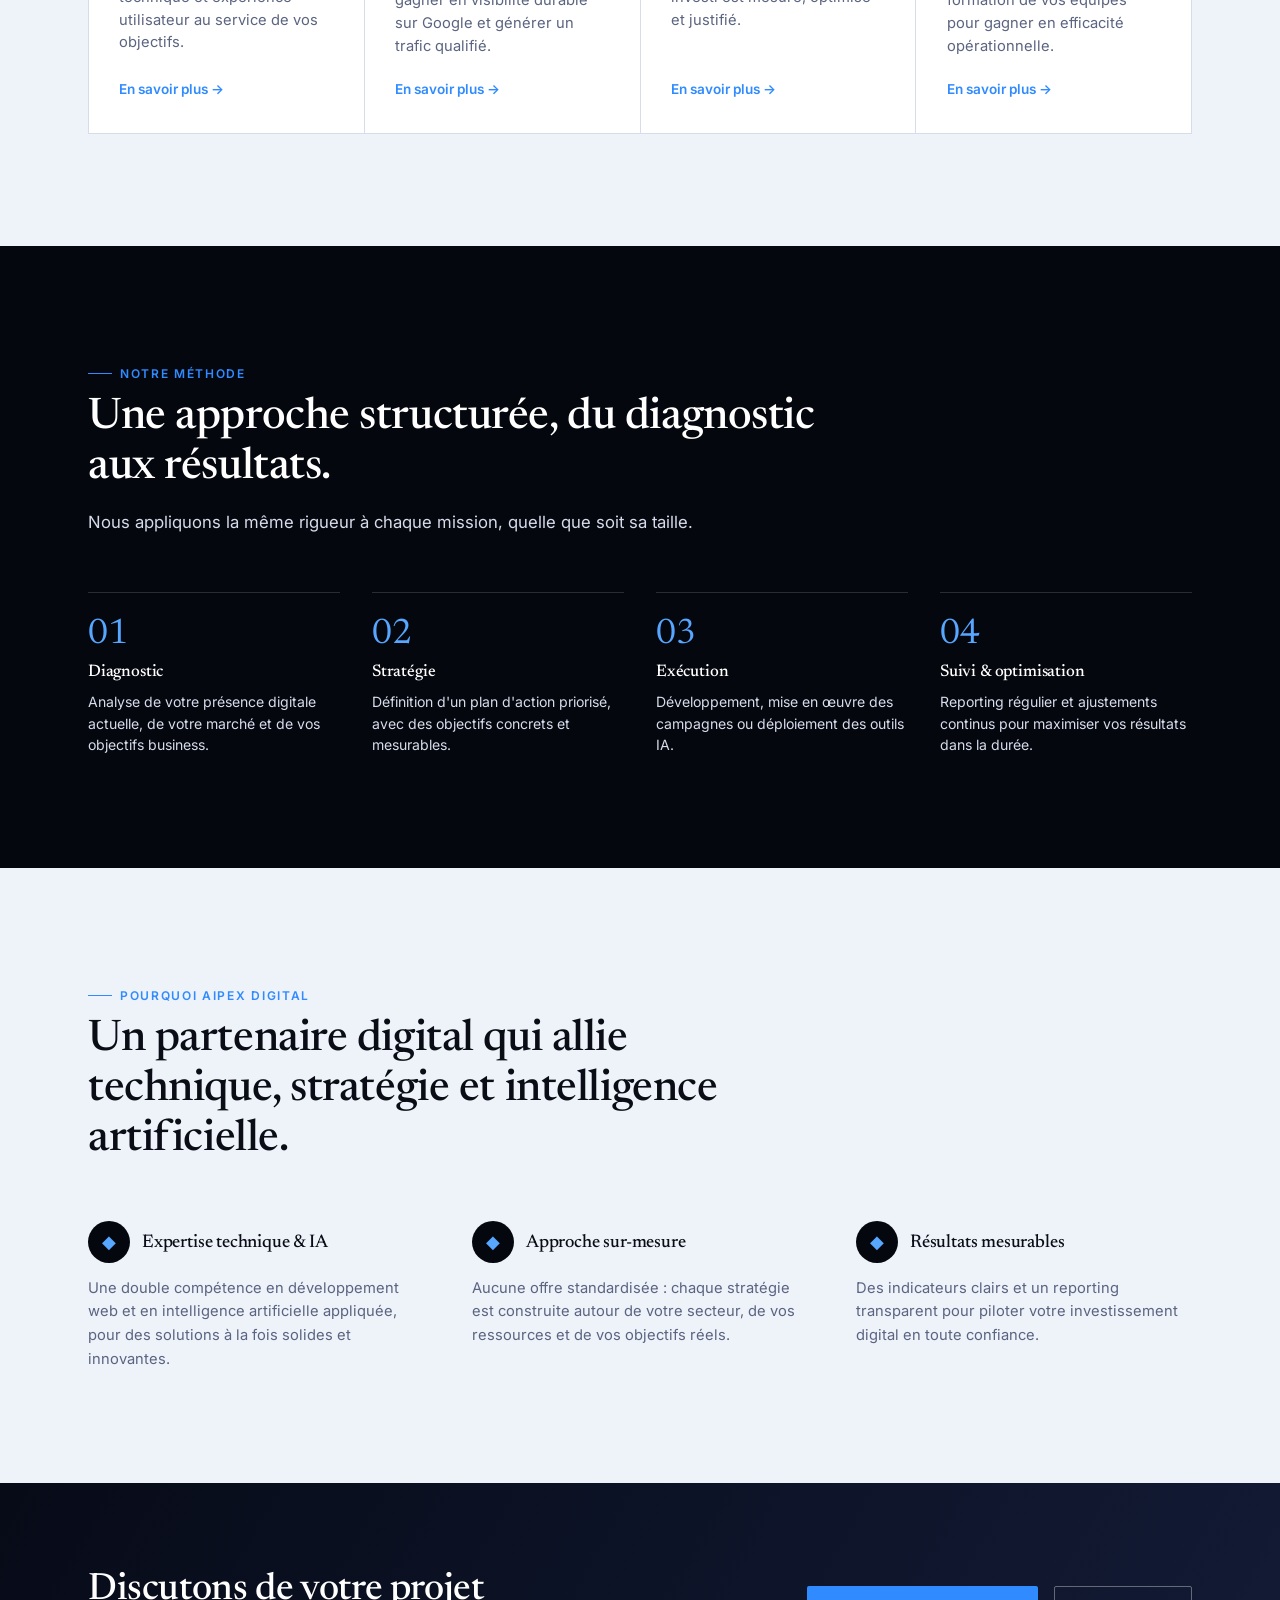
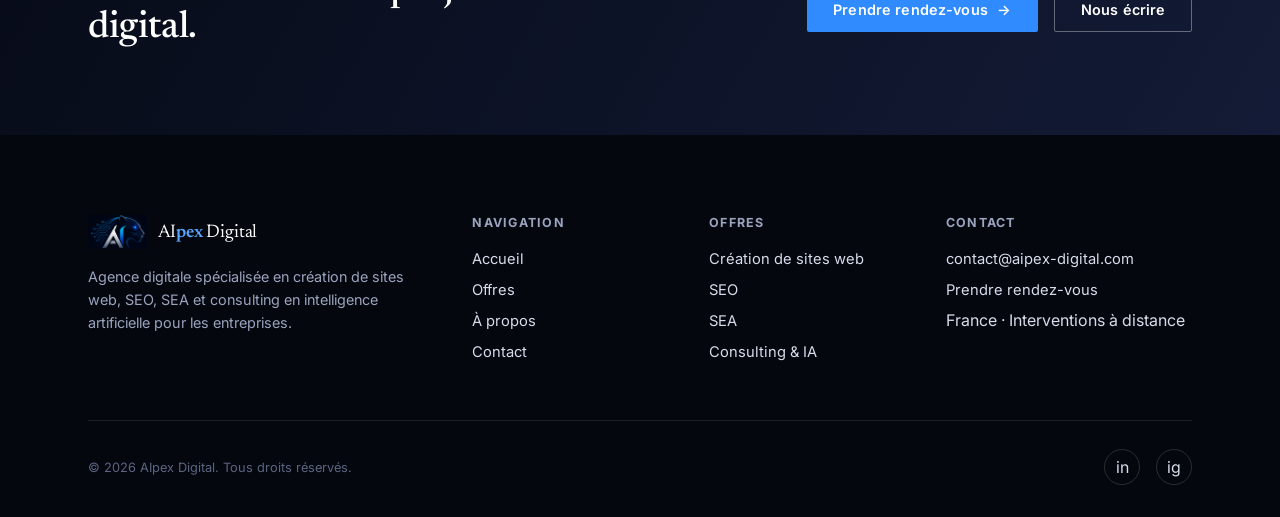
==== commit a80d4270: "Restyle header: transparent over hero, solid navy on scroll - Header now blends into the navy hero/p" ====
--- a/index.html
+++ b/index.html
@@ -9,32 +9,31 @@
 <meta property="og:type" content="website">
 <meta property="og:title" content="AIpex Digital — Sites web, SEO, SEA & Consulting IA">
 <meta property="og:description" content="Création de sites web, référencement (SEO/SEA) et consulting en automatisation IA pour les entreprises.">
-<meta property="og:image" content="/assets/img/logo-full.png">
-<link rel="icon" href="/favicon.ico" sizes="any">
-<link rel="icon" href="/icons/favicon-32.png" type="image/png" sizes="32x32">
-<link rel="apple-touch-icon" href="/icons/apple-touch-icon.png">
-<link rel="manifest" href="/site.webmanifest">
+<meta property="og:image" content="https://www.aipex-digital.com/assets/img/logo-full.png">
+<link rel="icon" href="favicon.ico" sizes="any">
+<link rel="icon" href="icons/favicon-32.png" type="image/png" sizes="32x32">
+<link rel="apple-touch-icon" href="icons/apple-touch-icon.png">
+<link rel="manifest" href="site.webmanifest">
 <link rel="preconnect" href="https://fonts.googleapis.com">
 <link rel="preconnect" href="https://fonts.gstatic.com" crossorigin>
 <link href="https://fonts.googleapis.com/css2?family=Newsreader:ital,wght@0,400;0,500;1,400&family=Inter:wght@400;500;600;700&display=swap" rel="stylesheet">
-<link rel="stylesheet" href="/css/style.css">
+<link rel="stylesheet" href="css/style.css">
 </head>
 <body>
 
 <header class="site-header">
   <div class="container">
-    <a href="/index.html" class="brand">
-      <img src="/assets/img/logo-mark.png" alt="AIpex Digital">
+    <a href="index.html" class="brand">
       <span class="brand-word">AI<strong>pex</strong> Digital</span>
     </a>
     <nav class="main-nav" id="main-nav">
-      <a href="/index.html" aria-current="page">Accueil</a>
-      <a href="/offres.html">Offres</a>
-      <a href="/a-propos.html">À propos</a>
-      <a href="/contact.html">Contact</a>
+      <a href="index.html" aria-current="page">Accueil</a>
+      <a href="offres.html">Offres</a>
+      <a href="a-propos.html">À propos</a>
+      <a href="contact.html">Contact</a>
     </nav>
     <div class="header-actions">
-      <a href="/contact.html#rdv" class="btn btn-outline on-dark">Prendre rendez-vous</a>
+      <a href="contact.html#rdv" class="btn btn-blend">Prendre rendez-vous</a>
       <button class="nav-toggle" id="nav-toggle" aria-expanded="false" aria-controls="main-nav" aria-label="Ouvrir le menu">
         <span></span>
       </button>
@@ -50,8 +49,8 @@
         <h1>Votre croissance digitale, <em>propulsée par l'IA</em>.</h1>
         <p class="lede">AIpex Digital conçoit des sites web performants et accompagne les entreprises en SEO, SEA et intégration de l'intelligence artificielle — pour transformer votre présence en ligne en véritable levier de croissance.</p>
         <div class="hero-actions">
-          <a href="/offres.html" class="btn btn-primary">Découvrir nos offres <span class="btn-arrow">→</span></a>
-          <a href="/contact.html#rdv" class="btn btn-outline on-dark">Prendre rendez-vous</a>
+          <a href="offres.html" class="btn btn-primary">Découvrir nos offres <span class="btn-arrow">→</span></a>
+          <a href="contact.html#rdv" class="btn btn-outline on-dark">Prendre rendez-vous</a>
         </div>
         <div class="hero-meta">
           <div><strong>Web</strong><span>Sites vitrines &amp; e-commerce</span></div>
@@ -61,7 +60,7 @@
         </div>
       </div>
       <div class="hero-visual" data-reveal>
-        <img src="/assets/img/logo-mark.png" alt="Illustration AIpex Digital" width="420" height="260" loading="eager">
+        <img src="assets/img/logo-mark.png" alt="Illustration AIpex Digital" width="420" height="260" loading="eager">
       </div>
     </div>
   </section>
@@ -89,25 +88,25 @@
     </div>
     <div class="container">
       <div class="services-grid" data-reveal>
-        <a class="service-card" href="/offres.html#web">
+        <a class="service-card" href="offres.html#web">
           <span class="service-num">01</span>
           <h3>Création de sites web</h3>
           <p>Sites vitrines, e-commerce et applications sur-mesure : design soigné, performance technique et expérience utilisateur au service de vos objectifs.</p>
           <span class="card-link">En savoir plus →</span>
         </a>
-        <a class="service-card" href="/offres.html#seo">
+        <a class="service-card" href="offres.html#seo">
           <span class="service-num">02</span>
           <h3>SEO — Référencement naturel</h3>
           <p>Audit technique, stratégie de contenu et netlinking pour gagner en visibilité durable sur Google et générer un trafic qualifié.</p>
           <span class="card-link">En savoir plus →</span>
         </a>
-        <a class="service-card" href="/offres.html#sea">
+        <a class="service-card" href="offres.html#sea">
           <span class="service-num">03</span>
           <h3>SEA — Publicité en ligne</h3>
           <p>Campagnes Google Ads et social ads pilotées par la performance : chaque euro investi est mesuré, optimisé et justifié.</p>
           <span class="card-link">En savoir plus →</span>
         </a>
-        <a class="service-card" href="/offres.html#ia">
+        <a class="service-card" href="offres.html#ia">
           <span class="service-num">04</span>
           <h3>Consulting &amp; automatisation IA</h3>
           <p>Diagnostic de vos process, intégration d'outils IA et formation de vos équipes pour gagner en efficacité opérationnelle.</p>
@@ -176,8 +175,8 @@
     <div class="container" data-reveal>
       <h2>Discutons de votre projet digital.</h2>
       <div class="cta-actions">
-        <a href="/contact.html#rdv" class="btn btn-primary">Prendre rendez-vous <span class="btn-arrow">→</span></a>
-        <a href="/contact.html" class="btn btn-outline on-dark">Nous écrire</a>
+        <a href="contact.html#rdv" class="btn btn-primary">Prendre rendez-vous <span class="btn-arrow">→</span></a>
+        <a href="contact.html" class="btn btn-outline on-dark">Nous écrire</a>
       </div>
     </div>
   </section>
@@ -188,8 +187,8 @@
   <div class="container">
     <div class="footer-top">
       <div class="footer-brand">
-        <a href="/index.html" class="brand">
-          <img src="/assets/img/logo-mark.png" alt="AIpex Digital">
+        <a href="index.html" class="brand">
+          <img src="assets/img/logo-mark.png" alt="AIpex Digital">
           <span class="brand-word">AI<strong>pex</strong> Digital</span>
         </a>
         <p>Agence digitale spécialisée en création de sites web, SEO, SEA et consulting en intelligence artificielle pour les entreprises.</p>
@@ -197,26 +196,26 @@
       <div class="footer-col">
         <h4>Navigation</h4>
         <ul>
-          <li><a href="/index.html">Accueil</a></li>
-          <li><a href="/offres.html">Offres</a></li>
-          <li><a href="/a-propos.html">À propos</a></li>
-          <li><a href="/contact.html">Contact</a></li>
+          <li><a href="index.html">Accueil</a></li>
+          <li><a href="offres.html">Offres</a></li>
+          <li><a href="a-propos.html">À propos</a></li>
+          <li><a href="contact.html">Contact</a></li>
         </ul>
       </div>
       <div class="footer-col">
         <h4>Offres</h4>
         <ul>
-          <li><a href="/offres.html#web">Création de sites web</a></li>
-          <li><a href="/offres.html#seo">SEO</a></li>
-          <li><a href="/offres.html#sea">SEA</a></li>
-          <li><a href="/offres.html#ia">Consulting &amp; IA</a></li>
+          <li><a href="offres.html#web">Création de sites web</a></li>
+          <li><a href="offres.html#seo">SEO</a></li>
+          <li><a href="offres.html#sea">SEA</a></li>
+          <li><a href="offres.html#ia">Consulting &amp; IA</a></li>
         </ul>
       </div>
       <div class="footer-col">
         <h4>Contact</h4>
         <ul>
           <li><a href="mailto:contact@aipex-digital.com">contact@aipex-digital.com</a></li>
-          <li><a href="/contact.html#rdv">Prendre rendez-vous</a></li>
+          <li><a href="contact.html#rdv">Prendre rendez-vous</a></li>
           <li><span>France · Interventions à distance</span></li>
         </ul>
       </div>
@@ -231,6 +230,6 @@
   </div>
 </footer>
 
-<script src="/js/main.js"></script>
+<script src="js/main.js"></script>
 </body>
 </html>
--- a/css/style.css
+++ b/css/style.css
@@ -20,6 +20,7 @@
   --silver-700: #5b6480;
   --ink-900: #0a0d16;
   --white: #ffffff;
+  --frost: #eef2f9;
 
   --font-display: "Newsreader", "Iowan Old Style", "Georgia", serif;
   --font-sans: "Inter", -apple-system, BlinkMacSystemFont, "Segoe UI", Roboto, Helvetica, Arial, sans-serif;
@@ -37,7 +38,7 @@
   margin: 0;
   font-family: var(--font-sans);
   color: var(--ink-900);
-  background: var(--white);
+  background: var(--frost);
   -webkit-font-smoothing: antialiased;
   text-rendering: optimizeLegibility;
 }
@@ -100,6 +101,12 @@
 .btn-outline:hover { border-color: var(--ink-900); }
 .btn-outline.on-dark { border-color: rgba(255, 255, 255, 0.35); color: var(--white); }
 .btn-outline.on-dark:hover { border-color: var(--white); }
+.btn-blend {
+  background: rgba(47, 139, 255, 0.14);
+  border-color: rgba(47, 139, 255, 0.4);
+  color: var(--blue-300);
+}
+.btn-blend:hover { background: var(--blue-500); border-color: var(--blue-500); color: var(--white); }
 .btn-arrow { transition: transform 0.25s var(--ease); }
 .btn:hover .btn-arrow { transform: translateX(3px); }
 
@@ -108,11 +115,16 @@
   position: sticky;
   top: 0;
   z-index: 100;
-  background: rgba(5, 7, 15, 0.82);
+  background: transparent;
+  border-bottom: 1px solid transparent;
+  transition: background-color 0.3s var(--ease), border-color 0.3s var(--ease), box-shadow 0.3s var(--ease);
+}
+.site-header.is-scrolled {
+  background: rgba(5, 7, 15, 0.86);
   backdrop-filter: blur(10px);
   -webkit-backdrop-filter: blur(10px);
-  border-bottom: 1px solid rgba(255, 255, 255, 0.08);
-  transition: background-color 0.3s var(--ease);
+  border-bottom-color: rgba(255, 255, 255, 0.08);
+  box-shadow: 0 8px 24px rgba(0, 0, 0, 0.25);
 }
 .site-header .container {
   display: flex;
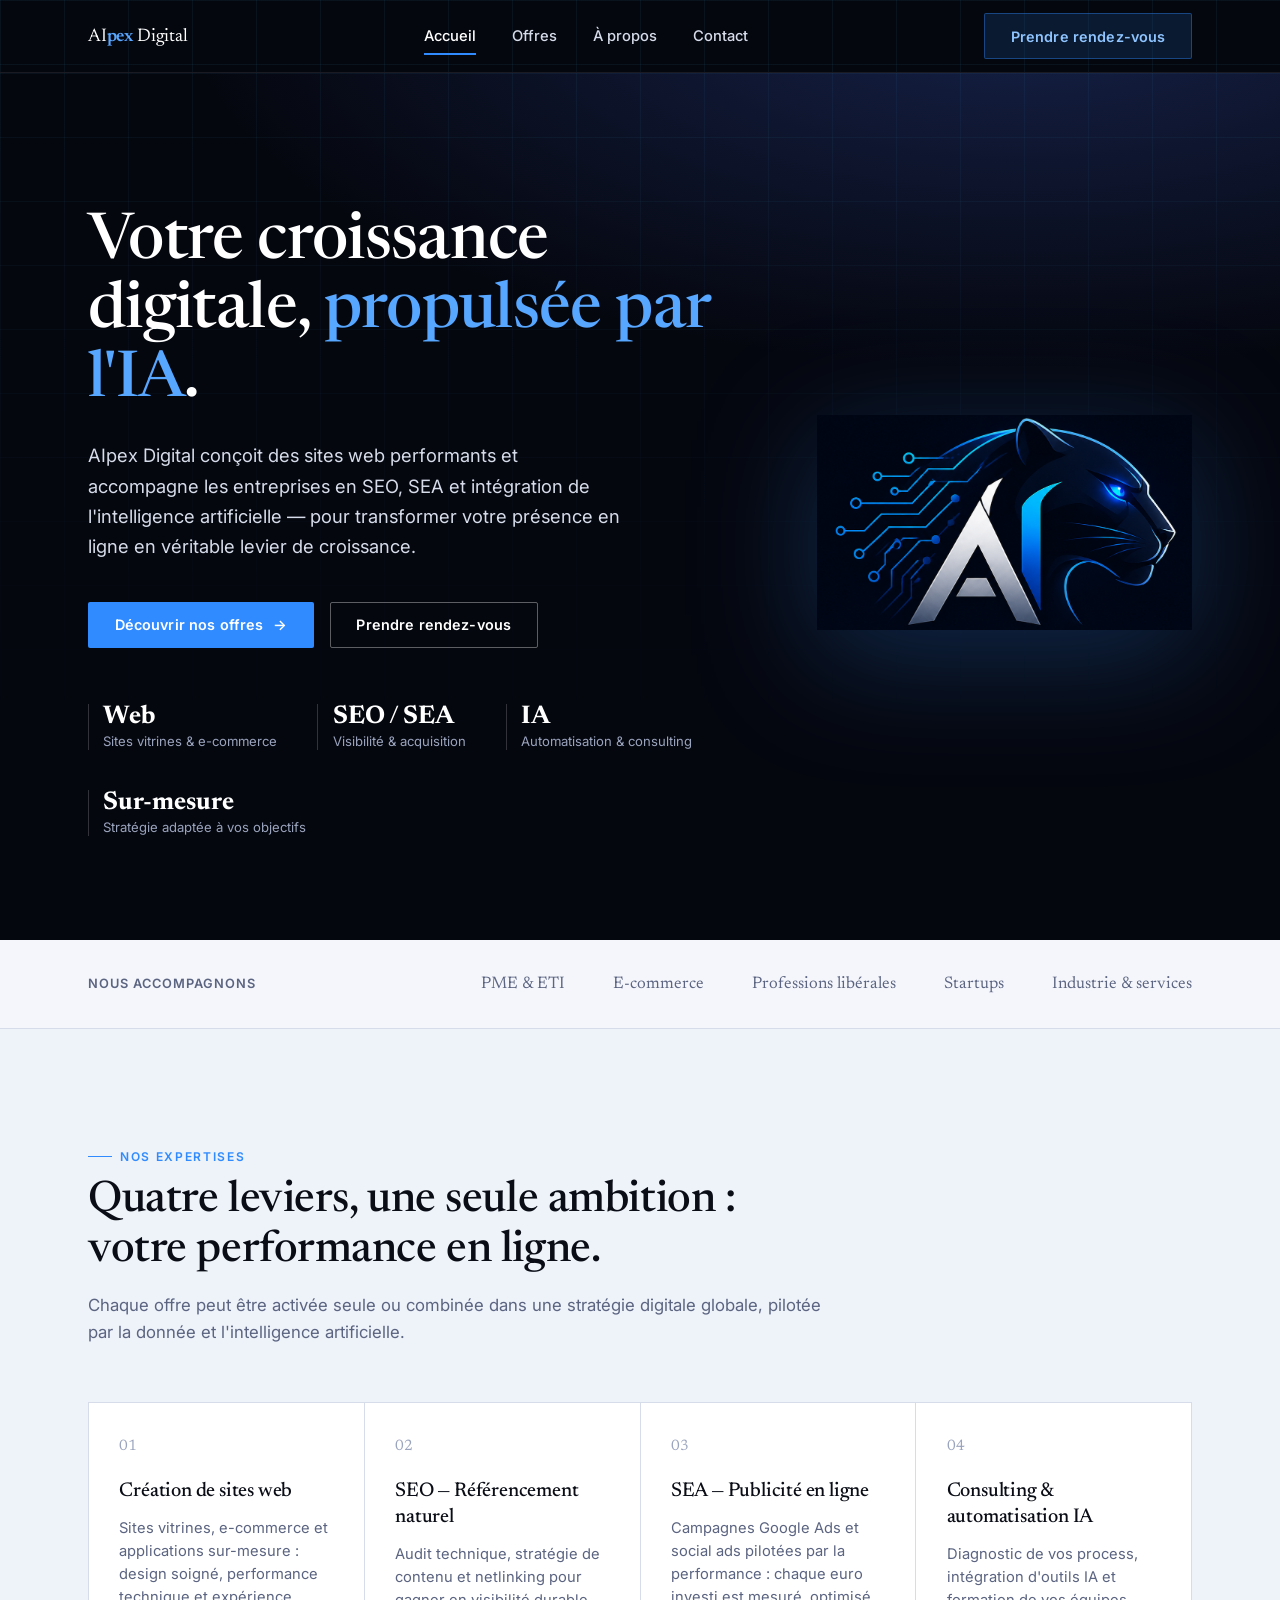
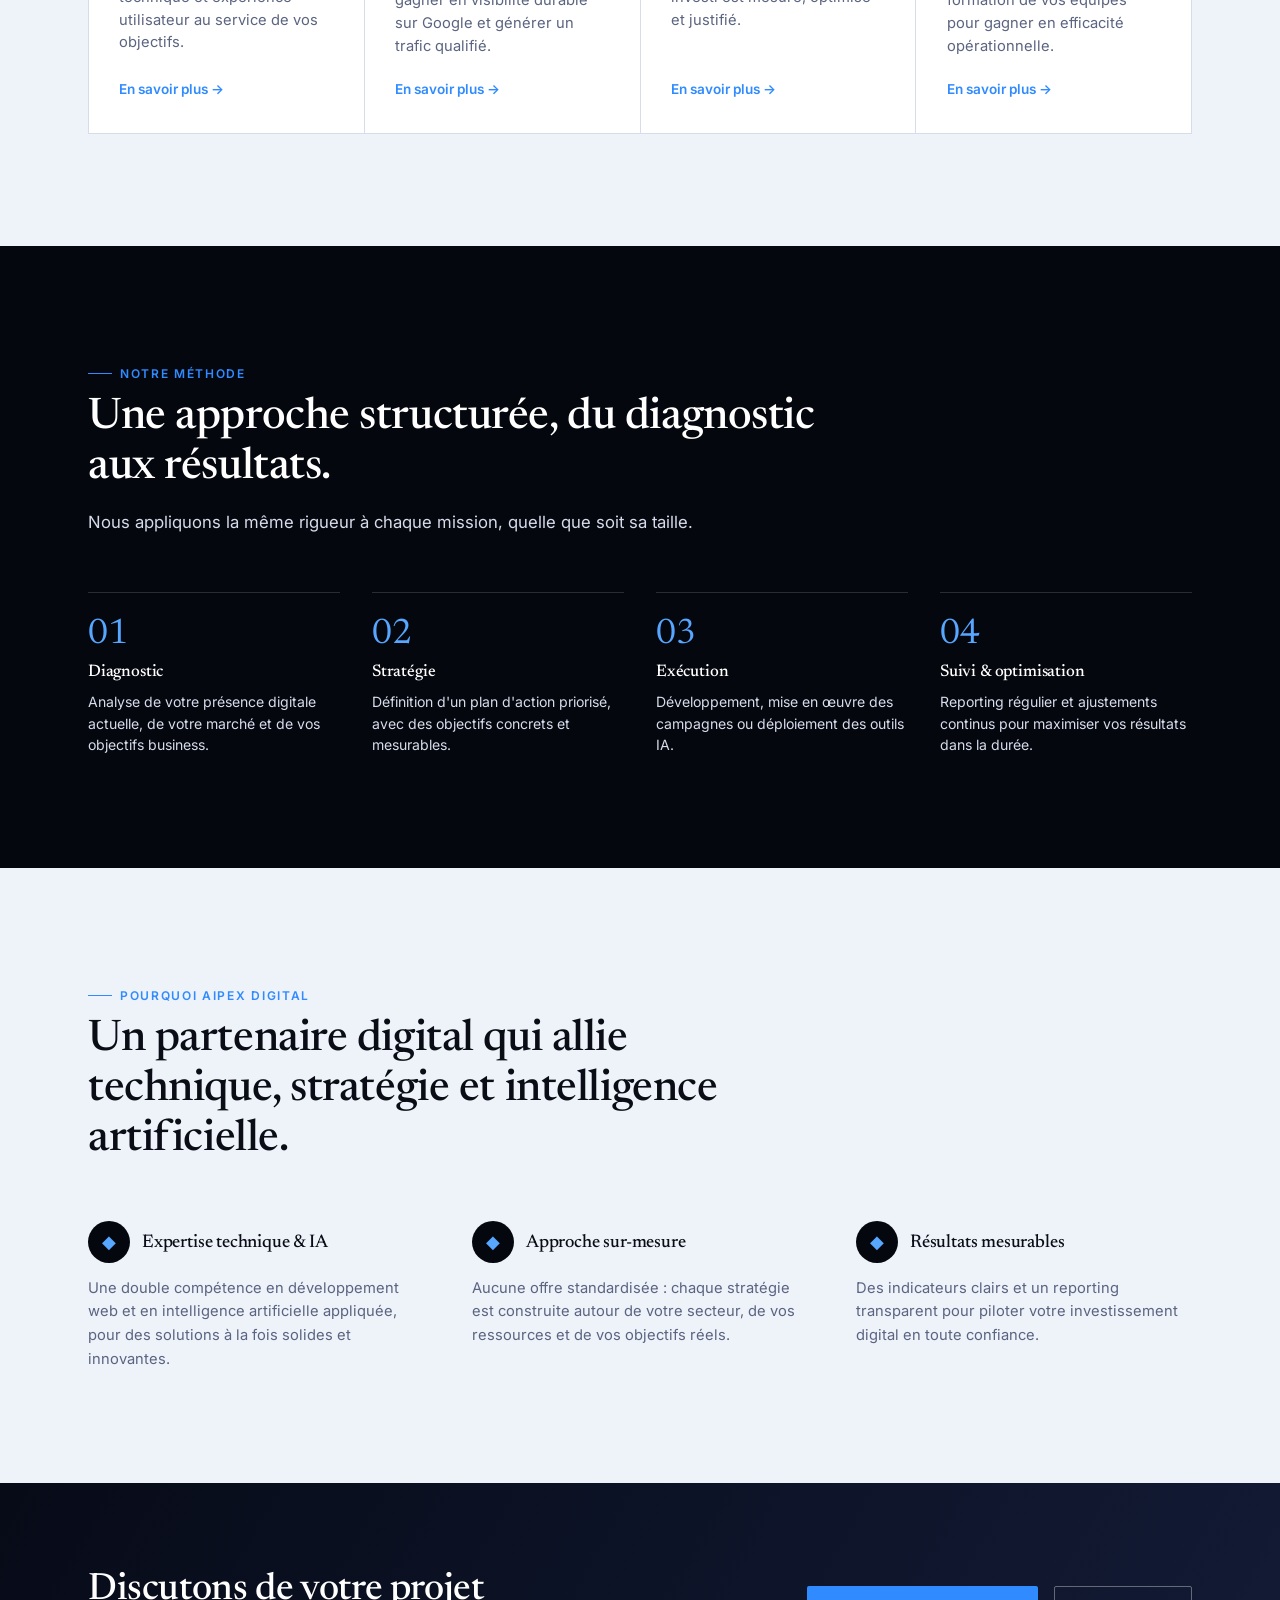
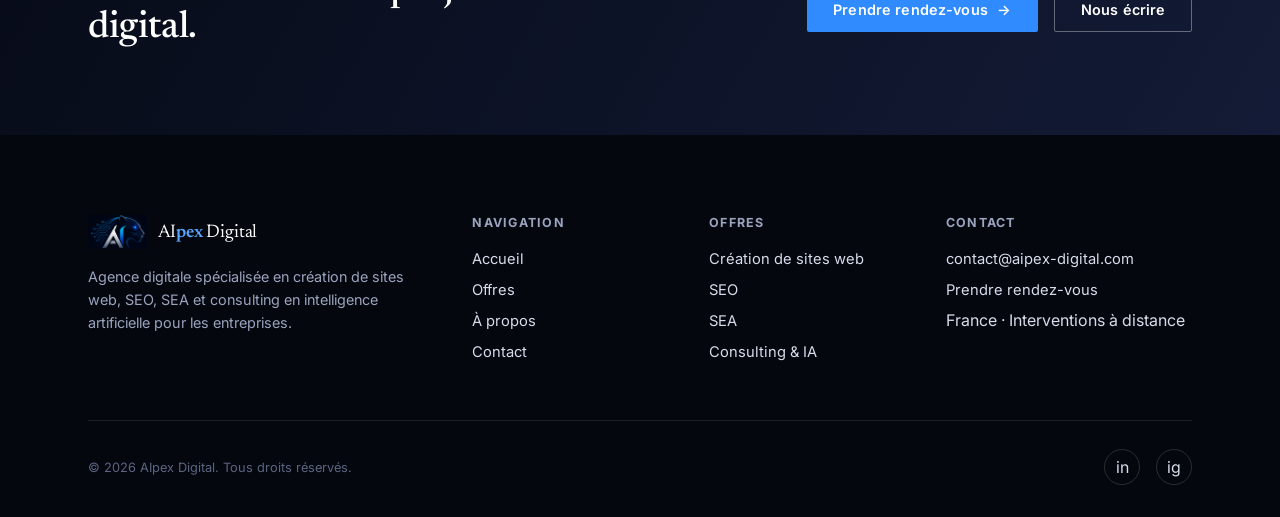
==== commit a264bfbe: "Fix mobile layout: stretched hero logo and cramped billing toggle - .hero-visual img was missing hei" ====
--- a/index.html
+++ b/index.html
@@ -60,7 +60,7 @@
         </div>
       </div>
       <div class="hero-visual" data-reveal>
-        <img src="assets/img/logo-mark.png" alt="Illustration AIpex Digital" width="420" height="260" loading="eager">
+        <img src="assets/img/logo-mark.png" alt="Illustration AIpex Digital" width="420" height="242" loading="eager">
       </div>
     </div>
   </section>
--- a/css/style.css
+++ b/css/style.css
@@ -115,18 +115,16 @@
   position: sticky;
   top: 0;
   z-index: 100;
-  background: transparent;
-  border-bottom: 1px solid transparent;
-  transition: background-color 0.3s var(--ease), border-color 0.3s var(--ease), box-shadow 0.3s var(--ease);
+  background: var(--navy-950);
+  border-bottom: 1px solid rgba(255, 255, 255, 0.08);
+  transition: box-shadow 0.3s var(--ease);
 }
 .site-header.is-scrolled {
-  background: rgba(5, 7, 15, 0.86);
-  backdrop-filter: blur(10px);
-  -webkit-backdrop-filter: blur(10px);
-  border-bottom-color: rgba(255, 255, 255, 0.08);
   box-shadow: 0 8px 24px rgba(0, 0, 0, 0.25);
 }
 .site-header .container {
+  position: relative;
+  z-index: 1;
   display: flex;
   align-items: center;
   justify-content: space-between;
@@ -187,7 +185,9 @@
   overflow: hidden;
   position: relative;
 }
-.hero::before {
+.hero::before,
+.page-hero::before,
+.site-header::before {
   content: "";
   position: absolute;
   inset: 0;
@@ -195,9 +195,9 @@
     linear-gradient(rgba(79, 208, 255, 0.06) 1px, transparent 1px),
     linear-gradient(90deg, rgba(79, 208, 255, 0.06) 1px, transparent 1px);
   background-size: 64px 64px;
-  mask-image: linear-gradient(180deg, rgba(0,0,0,0.9), transparent 75%);
   pointer-events: none;
 }
+.hero::before, .page-hero::before { mask-image: linear-gradient(180deg, rgba(0,0,0,0.9), transparent 75%); }
 .hero .container { position: relative; display: grid; grid-template-columns: minmax(0, 1fr) minmax(0, 0.55fr); gap: 3rem; align-items: center; }
 .hero-copy h1 {
   font-size: clamp(2.4rem, 5.2vw, 4rem);
@@ -219,7 +219,7 @@
 .hero-meta span { font-size: 0.82rem; color: var(--silver-500); }
 
 .hero-visual { position: relative; display: flex; justify-content: center; align-items: center; }
-.hero-visual img { max-width: 100%; filter: drop-shadow(0 25px 60px rgba(47, 139, 255, 0.25)); animation: float 7s ease-in-out infinite; }
+.hero-visual img { max-width: 100%; height: auto; filter: drop-shadow(0 25px 60px rgba(47, 139, 255, 0.25)); animation: float 7s ease-in-out infinite; }
 @keyframes float { 0%, 100% { transform: translateY(0); } 50% { transform: translateY(-14px); } }
 
 /* ---------- Logos / trust strip ---------- */
@@ -291,7 +291,8 @@
 .footer-socials a:hover { border-color: var(--blue-400); background: rgba(47,139,255,0.12); }
 
 /* ---------- Page hero (inner pages) ---------- */
-.page-hero { background: var(--navy-950); color: var(--white); padding: clamp(4rem, 9vw, 6.5rem) 0 clamp(3rem, 6vw, 4.5rem); }
+.page-hero { background: var(--navy-950); color: var(--white); padding: clamp(4rem, 9vw, 6.5rem) 0 clamp(3rem, 6vw, 4.5rem); position: relative; overflow: hidden; }
+.page-hero .container { position: relative; }
 .page-hero .eyebrow { color: var(--blue-400); }
 .page-hero h1 { font-size: clamp(2.1rem, 4.4vw, 3.25rem); margin-top: 1rem; max-width: 42rem; }
 .page-hero p.lede { margin-top: 1.25rem; font-size: 1.08rem; color: var(--silver-300); max-width: 38rem; line-height: 1.6; }
@@ -315,11 +316,86 @@
 .offer-tags span { font-size: 0.78rem; padding: 0.4rem 0.8rem; border: 1px solid var(--silver-300); color: var(--silver-700); border-radius: 2px; }
 
 /* ---------- Pricing note ---------- */
-.pricing-note { background: var(--navy-950); color: var(--white); padding: clamp(3rem, 6vw, 4.5rem) 0; }
-.pricing-note .container { display: grid; grid-template-columns: repeat(3, 1fr); gap: 2rem; }
-.pricing-note .note-card { border: 1px solid rgba(255,255,255,0.14); padding: 1.75rem; }
-.pricing-note .note-card h3 { font-size: 1.05rem; }
-.pricing-note .note-card p { margin-top: 0.75rem; font-size: 0.88rem; color: var(--silver-300); line-height: 1.6; }
+/* ---------- Pricing panel ---------- */
+.pricing-panel { padding: clamp(3.5rem, 7vw, 5.5rem) 0 clamp(4rem, 8vw, 6rem); border-bottom: 1px solid var(--silver-300); }
+.pricing-head { max-width: 42rem; margin-inline: auto; text-align: center; }
+.pricing-head .eyebrow { justify-content: center; }
+.pricing-head h2 { font-size: clamp(1.9rem, 3.2vw, 2.5rem); line-height: 1.2; margin-top: 0.75rem; }
+.pricing-head h2 em { font-style: italic; color: var(--blue-500); }
+.pricing-head p { margin-top: 1rem; font-size: 1rem; color: var(--silver-700); line-height: 1.6; }
+
+.billing-toggle {
+  display: flex;
+  width: fit-content;
+  margin: 2rem auto 0;
+  padding: 4px;
+  background: var(--silver-100);
+  border: 1px solid var(--silver-300);
+  border-radius: 999px;
+  gap: 4px;
+}
+.billing-option {
+  border: none;
+  background: transparent;
+  padding: 0.6rem 1.25rem;
+  border-radius: 999px;
+  font-size: 0.85rem;
+  font-weight: 600;
+  color: var(--silver-700);
+  display: inline-flex;
+  align-items: center;
+  gap: 0.4rem;
+  transition: background-color 0.25s var(--ease), color 0.25s var(--ease);
+}
+.billing-option.is-active { background: var(--white); color: var(--ink-900); box-shadow: 0 1px 4px rgba(10, 13, 22, 0.12); }
+.badge-save { font-size: 0.7rem; font-weight: 700; color: var(--blue-500); background: rgba(47, 139, 255, 0.12); padding: 0.15rem 0.45rem; border-radius: 999px; }
+
+.pricing-grid { display: grid; grid-template-columns: repeat(3, 1fr); gap: 1.5rem; margin-top: 3rem; align-items: stretch; }
+.price-card { background: var(--white); border: 1px solid var(--silver-300); border-radius: 8px; padding: 2rem 1.75rem; display: flex; flex-direction: column; position: relative; }
+.price-card.is-popular { border-color: var(--blue-500); box-shadow: 0 16px 36px rgba(47, 139, 255, 0.16); }
+.popular-badge {
+  position: absolute;
+  top: -13px;
+  left: 50%;
+  transform: translateX(-50%);
+  background: var(--navy-950);
+  color: var(--white);
+  font-size: 0.72rem;
+  font-weight: 600;
+  letter-spacing: 0.04em;
+  padding: 0.35rem 0.9rem;
+  border-radius: 999px;
+  white-space: nowrap;
+}
+.price-card h3 { font-size: 1.2rem; }
+.price-tagline { margin-top: 0.4rem; font-size: 0.85rem; color: var(--silver-700); }
+.price-amount { margin-top: 1.25rem; display: flex; align-items: baseline; gap: 0.35rem; }
+.price-value { font-family: var(--font-display); font-size: 2.6rem; color: var(--ink-900); line-height: 1; }
+.price-unit { font-size: 0.85rem; color: var(--silver-700); }
+.price-card > .btn { margin-top: 1.5rem; justify-content: center; }
+.price-features { margin-top: 2rem; padding-top: 1.5rem; border-top: 1px solid var(--silver-300); }
+.features-label { font-size: 0.78rem; font-weight: 600; text-transform: uppercase; letter-spacing: 0.04em; color: var(--silver-700); }
+.price-features ul { margin-top: 1rem; display: grid; gap: 0.7rem; }
+.price-features li { position: relative; padding-left: 1.6rem; font-size: 0.88rem; line-height: 1.5; color: var(--ink-900); }
+.price-features li::before {
+  content: "✓";
+  position: absolute;
+  left: 0;
+  top: 1px;
+  width: 1.1rem;
+  height: 1.1rem;
+  border-radius: 50%;
+  background: var(--navy-950);
+  color: var(--white);
+  font-size: 0.62rem;
+  display: flex;
+  align-items: center;
+  justify-content: center;
+  line-height: 1;
+}
+.price-card.is-popular .price-features li::before { background: var(--blue-500); }
+
+.pricing-disclaimer { margin-top: 2.5rem; text-align: center; font-size: 0.78rem; color: var(--silver-500); max-width: 40rem; margin-inline: auto; }
 
 /* ---------- About page ---------- */
 .story-section { padding: clamp(4rem, 8vw, 6rem) 0; }
@@ -425,7 +501,9 @@
   .stat-row { grid-template-columns: repeat(2, 1fr); }
   .principles-grid { grid-template-columns: 1fr; }
   .contact-grid { grid-template-columns: 1fr; }
-  .pricing-note .container { grid-template-columns: 1fr; }
+  .pricing-grid { grid-template-columns: 1fr; max-width: 24rem; margin-inline: auto; }
+  .billing-toggle { width: 100%; max-width: 22rem; }
+  .billing-option { flex: 1; justify-content: center; padding: 0.6rem 0.5rem; font-size: 0.78rem; }
 }
 
 @media (max-width: 620px) {
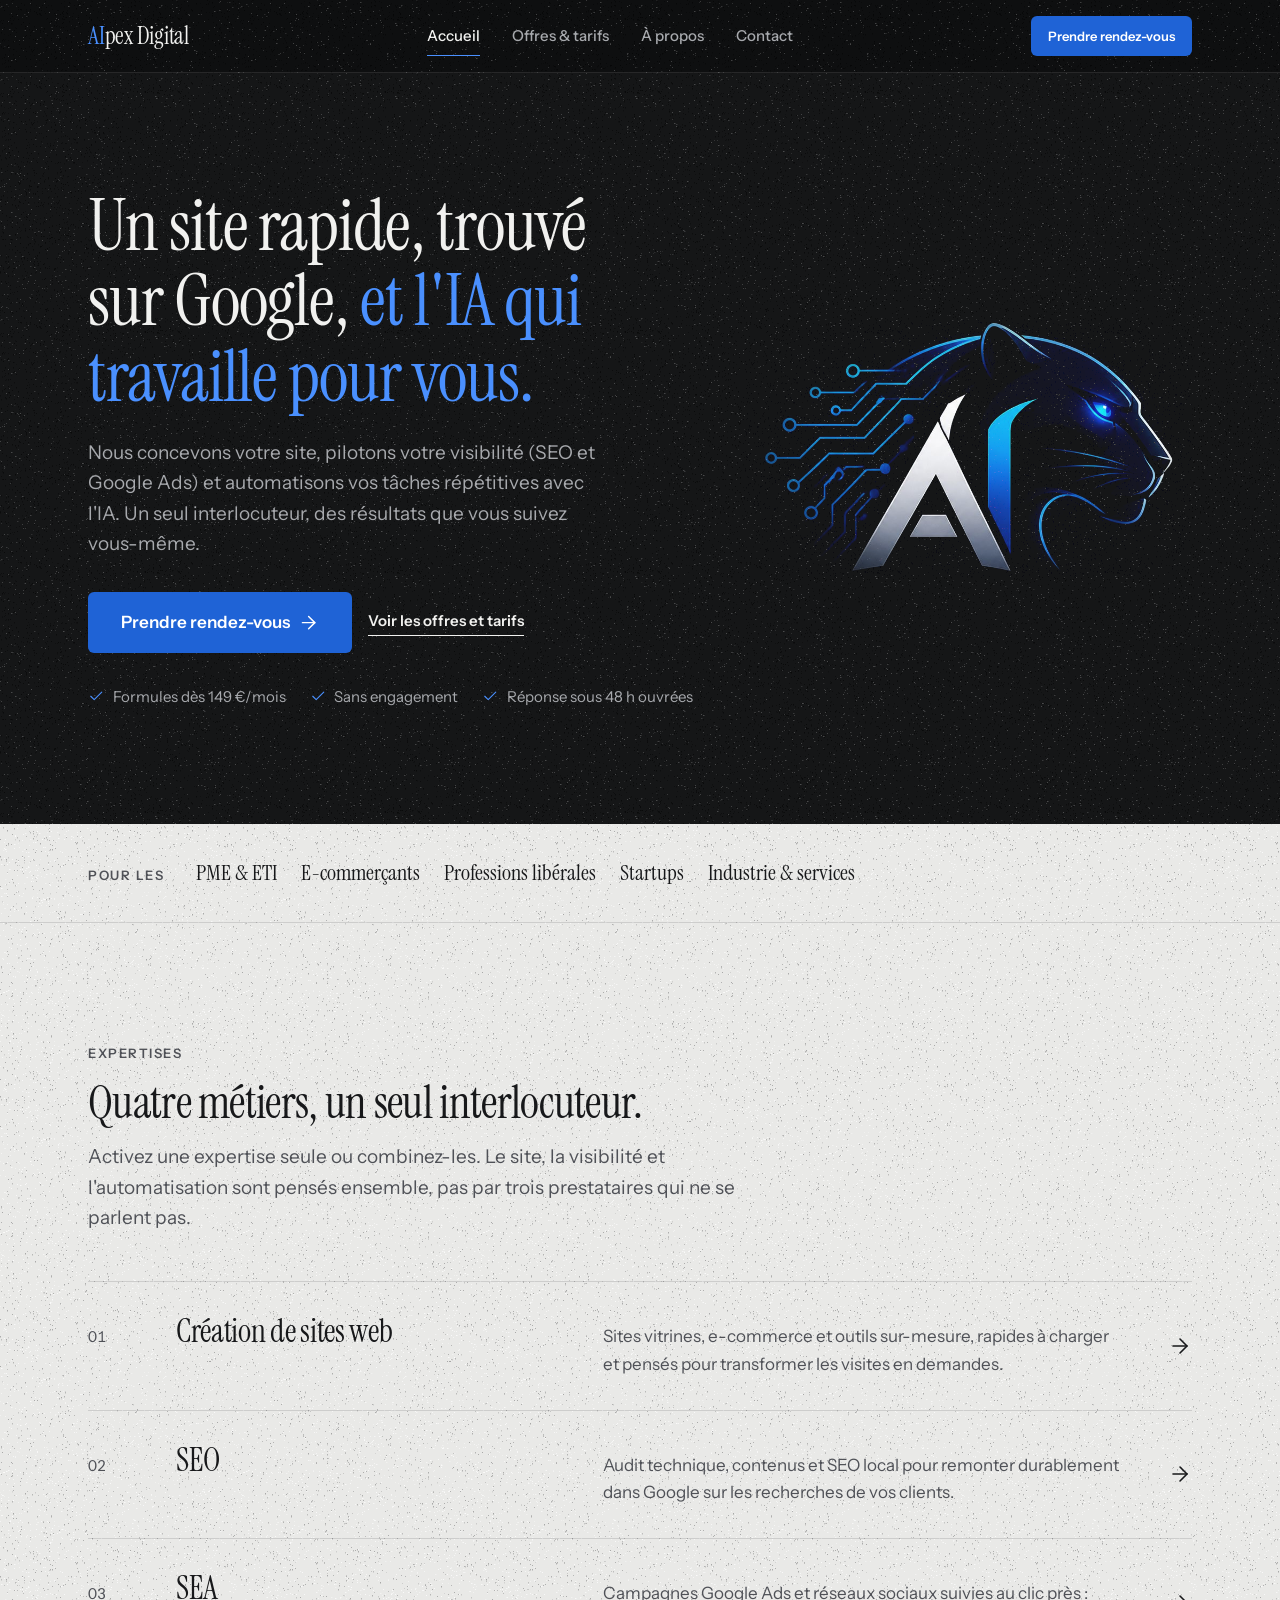
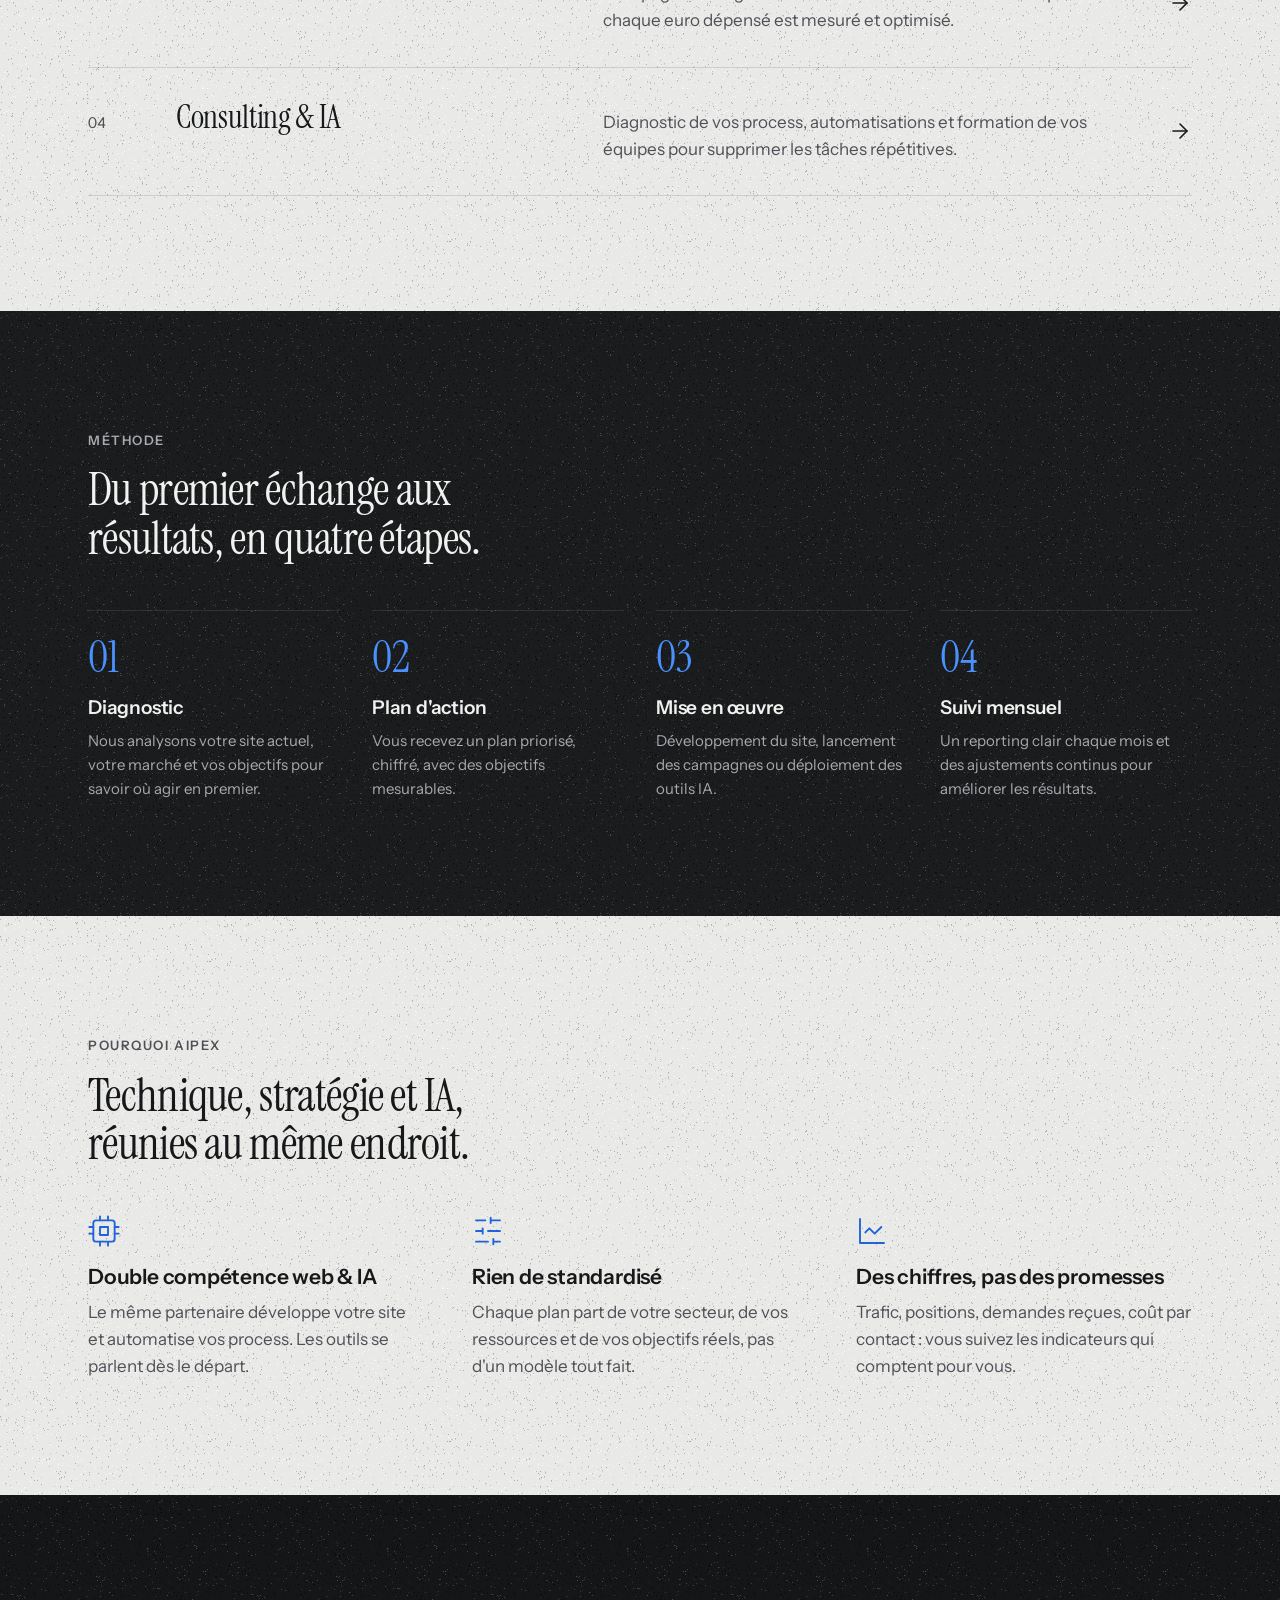
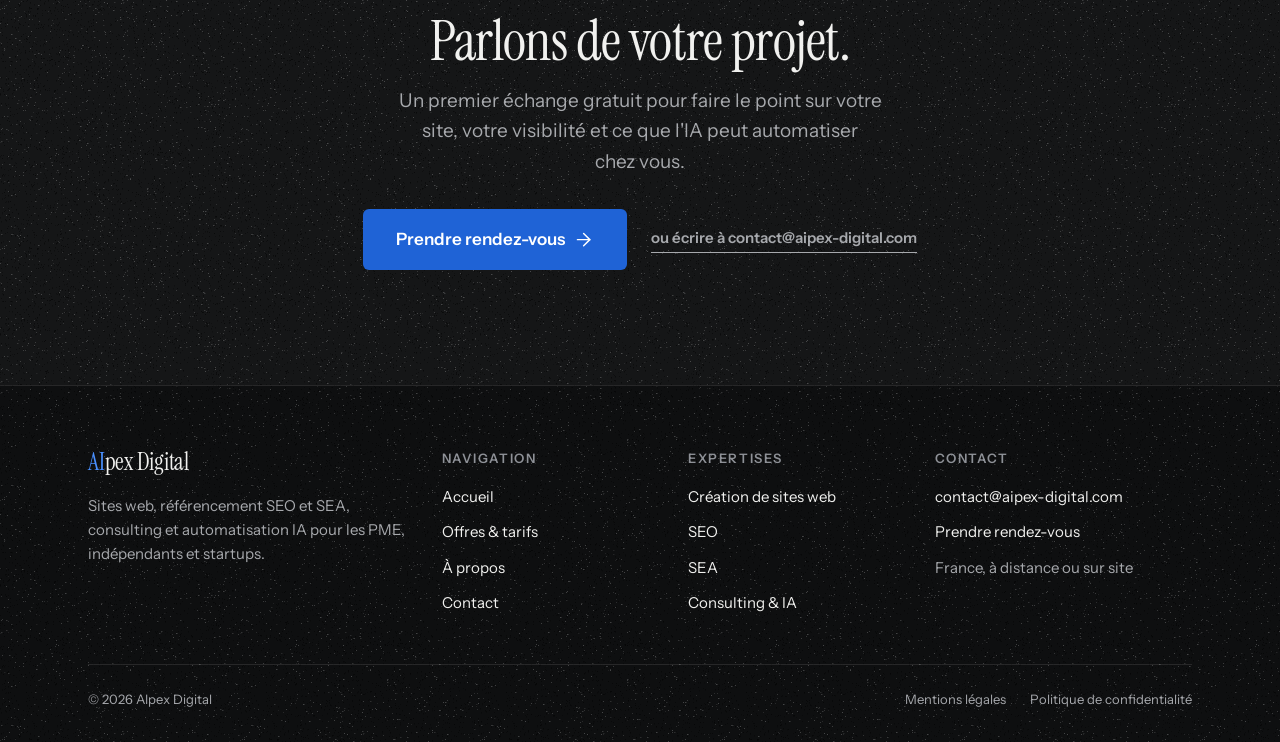
==== commit 9fce1048: "Redesign: "Speckled graphite" design system and launch checklist - New graphite/anthracite palette w" ====
--- a/index.html
+++ b/index.html
@@ -3,74 +3,93 @@
 <head>
 <meta charset="UTF-8">
 <meta name="viewport" content="width=device-width, initial-scale=1.0">
-<title>AIpex Digital — Sites web, SEO, SEA & Consulting IA</title>
-<meta name="description" content="AIpex Digital conçoit des sites web performants et accompagne les entreprises en SEO, SEA et intégration de l'intelligence artificielle. Demandez votre diagnostic gratuit.">
+<title>AIpex Digital — Sites web, SEO, SEA et automatisation IA</title>
+<meta name="description" content="AIpex Digital crée des sites rapides, travaille votre visibilité sur Google (SEO et Google Ads) et automatise vos tâches répétitives avec l'IA. Formules dès 149 €/mois, sans engagement.">
 <link rel="canonical" href="https://www.aipex-digital.com/">
+<meta name="theme-color" content="#0e0f10">
 <meta property="og:type" content="website">
-<meta property="og:title" content="AIpex Digital — Sites web, SEO, SEA & Consulting IA">
-<meta property="og:description" content="Création de sites web, référencement (SEO/SEA) et consulting en automatisation IA pour les entreprises.">
-<meta property="og:image" content="https://www.aipex-digital.com/assets/img/logo-full.png">
+<meta property="og:locale" content="fr_FR">
+<meta property="og:site_name" content="AIpex Digital">
+<meta property="og:title" content="AIpex Digital — Sites web, SEO, SEA et automatisation IA">
+<meta property="og:description" content="AIpex Digital crée des sites rapides, travaille votre visibilité sur Google (SEO et Google Ads) et automatise vos tâches répétitives avec l'IA. Formules dès 149 €/mois, sans engagement.">
+<meta property="og:url" content="https://www.aipex-digital.com/">
+<meta property="og:image" content="https://www.aipex-digital.com/assets/img/og-image.jpg">
+<meta property="og:image:width" content="1200">
+<meta property="og:image:height" content="630">
+<meta property="og:image:alt" content="AIpex Digital — sites web, SEO, SEA et automatisation IA">
+<meta name="twitter:card" content="summary_large_image">
 <link rel="icon" href="favicon.ico" sizes="any">
 <link rel="icon" href="icons/favicon-32.png" type="image/png" sizes="32x32">
 <link rel="apple-touch-icon" href="icons/apple-touch-icon.png">
 <link rel="manifest" href="site.webmanifest">
 <link rel="preconnect" href="https://fonts.googleapis.com">
 <link rel="preconnect" href="https://fonts.gstatic.com" crossorigin>
-<link href="https://fonts.googleapis.com/css2?family=Newsreader:ital,wght@0,400;0,500;1,400&family=Inter:wght@400;500;600;700&display=swap" rel="stylesheet">
+<link href="https://fonts.googleapis.com/css2?family=Instrument+Sans:wght@400;500;600&family=Instrument+Serif&display=swap" rel="stylesheet">
 <link rel="stylesheet" href="css/style.css">
+<script>document.documentElement.classList.add("js")</script>
 </head>
 <body>
-
+<svg width="0" height="0" style="position:absolute" aria-hidden="true" focusable="false">
+  <symbol id="i-arrow" viewBox="0 0 24 24"><path d="M5 12h14"/><path d="m12 5 7 7-7 7"/></symbol>
+  <symbol id="i-check" viewBox="0 0 24 24"><path d="M20 6 9 17l-5-5"/></symbol>
+  <symbol id="i-plus" viewBox="0 0 24 24"><path d="M12 5v14M5 12h14"/></symbol>
+  <symbol id="i-mail" viewBox="0 0 24 24"><rect x="2" y="4" width="20" height="16" rx="2"/><path d="m22 7-8.97 5.7a1.94 1.94 0 0 1-2.06 0L2 7"/></symbol>
+  <symbol id="i-calendar" viewBox="0 0 24 24"><rect x="3" y="4" width="18" height="18" rx="2"/><path d="M16 2v4M8 2v4M3 10h18"/></symbol>
+  <symbol id="i-pin" viewBox="0 0 24 24"><path d="M20 10c0 6-8 12-8 12s-8-6-8-12a8 8 0 0 1 16 0Z"/><circle cx="12" cy="10" r="3"/></symbol>
+  <symbol id="i-clock" viewBox="0 0 24 24"><circle cx="12" cy="12" r="10"/><path d="M12 6v6l4 2"/></symbol>
+  <symbol id="i-alert" viewBox="0 0 24 24"><circle cx="12" cy="12" r="10"/><path d="M12 8v4M12 16h.01"/></symbol>
+  <symbol id="i-cpu" viewBox="0 0 24 24"><rect x="4" y="4" width="16" height="16" rx="2"/><rect x="9" y="9" width="6" height="6"/><path d="M9 1v3M15 1v3M9 20v3M15 20v3M20 9h3M20 14h3M1 9h3M1 14h3"/></symbol>
+  <symbol id="i-sliders" viewBox="0 0 24 24"><path d="M21 4h-7M10 4H3M21 12h-9M8 12H3M21 20h-5M12 20H3M14 2v4M8 10v4M16 18v4"/></symbol>
+  <symbol id="i-chart" viewBox="0 0 24 24"><path d="M3 3v18h18"/><path d="m19 9-5 5-4-4-3 3"/></symbol>
+</svg>
+<a class="skip-link" href="#main">Aller au contenu</a>
 <header class="site-header">
   <div class="container">
-    <a href="index.html" class="brand">
-      <span class="brand-word">AI<strong>pex</strong> Digital</span>
+    <a href="index.html" class="brand" aria-label="AIpex Digital, retour à l'accueil">
+      <span class="brand-word"><b>AI</b>pex Digital</span>
     </a>
-    <nav class="main-nav" id="main-nav">
+    <nav class="main-nav" id="main-nav" aria-label="Navigation principale">
       <a href="index.html" aria-current="page">Accueil</a>
-      <a href="offres.html">Offres</a>
+      <a href="offres.html">Offres &amp; tarifs</a>
       <a href="a-propos.html">À propos</a>
       <a href="contact.html">Contact</a>
+      <a href="contact.html#rdv" class="btn btn-primary nav-cta">Prendre rendez-vous</a>
     </nav>
     <div class="header-actions">
-      <a href="contact.html#rdv" class="btn btn-blend">Prendre rendez-vous</a>
-      <button class="nav-toggle" id="nav-toggle" aria-expanded="false" aria-controls="main-nav" aria-label="Ouvrir le menu">
-        <span></span>
-      </button>
+      <a href="contact.html#rdv" class="btn btn-primary btn-sm">Prendre rendez-vous</a>
+      <button class="nav-toggle" id="nav-toggle" aria-expanded="false" aria-controls="main-nav" aria-label="Ouvrir le menu"><span></span></button>
     </div>
   </div>
 </header>
-
-<main>
-
-  <section class="hero">
-    <div class="container">
-      <div class="hero-copy" data-reveal>
-        <h1>Votre croissance digitale, <em>propulsée par l'IA</em>.</h1>
-        <p class="lede">AIpex Digital conçoit des sites web performants et accompagne les entreprises en SEO, SEA et intégration de l'intelligence artificielle — pour transformer votre présence en ligne en véritable levier de croissance.</p>
+<main id="main">
+
+  <section class="hero surface-dark">
+    <div class="container">
+      <div class="hero-copy">
+        <h1>Un site rapide, trouvé sur Google, <em>et l'IA qui travaille pour vous.</em></h1>
+        <p class="lede">Nous concevons votre site, pilotons votre visibilité (SEO et Google Ads) et automatisons vos tâches répétitives avec l'IA. Un seul interlocuteur, des résultats que vous suivez vous-même.</p>
         <div class="hero-actions">
-          <a href="offres.html" class="btn btn-primary">Découvrir nos offres <span class="btn-arrow">→</span></a>
-          <a href="contact.html#rdv" class="btn btn-outline on-dark">Prendre rendez-vous</a>
-        </div>
-        <div class="hero-meta">
-          <div><strong>Web</strong><span>Sites vitrines &amp; e-commerce</span></div>
-          <div><strong>SEO / SEA</strong><span>Visibilité &amp; acquisition</span></div>
-          <div><strong>IA</strong><span>Automatisation &amp; consulting</span></div>
-          <div><strong>Sur-mesure</strong><span>Stratégie adaptée à vos objectifs</span></div>
-        </div>
-      </div>
-      <div class="hero-visual" data-reveal>
-        <img src="assets/img/logo-mark.png" alt="Illustration AIpex Digital" width="420" height="242" loading="eager">
-      </div>
-    </div>
-  </section>
-
-  <section class="trust-strip">
-    <div class="container">
-      <p>Nous accompagnons</p>
-      <ul class="trust-list">
+          <a href="contact.html#rdv" class="btn btn-primary btn-lg">Prendre rendez-vous <svg class="icon icon-arrow" aria-hidden="true"><use href="#i-arrow"/></svg></a>
+          <a href="offres.html" class="text-link">Voir les offres et tarifs</a>
+        </div>
+        <ul class="hero-proof">
+          <li><svg class="icon" aria-hidden="true"><use href="#i-check"/></svg>Formules dès 149&nbsp;€/mois</li>
+          <li><svg class="icon" aria-hidden="true"><use href="#i-check"/></svg>Sans engagement</li>
+          <li><svg class="icon" aria-hidden="true"><use href="#i-check"/></svg>Réponse sous 48&nbsp;h ouvrées</li>
+        </ul>
+      </div>
+      <div class="hero-visual">
+        <img src="assets/img/hero-mark.jpg" width="840" height="483" alt="Emblème AIpex : une panthère stylisée aux reflets bleus, à côté des lettres A et I reliées à des circuits" fetchpriority="high">
+      </div>
+    </div>
+  </section>
+
+  <section class="audience" aria-label="Clients accompagnés">
+    <div class="container">
+      <p>Pour les</p>
+      <ul>
         <li>PME &amp; ETI</li>
-        <li>E-commerce</li>
+        <li>E-commerçants</li>
         <li>Professions libérales</li>
         <li>Startups</li>
         <li>Industrie &amp; services</li>
@@ -78,105 +97,106 @@
     </div>
   </section>
 
-  <section class="services-section">
+  <section class="services">
     <div class="container">
       <div class="section-head" data-reveal>
-        <span class="eyebrow">Nos expertises</span>
-        <h2>Quatre leviers, une seule ambition : votre performance en ligne.</h2>
-        <p>Chaque offre peut être activée seule ou combinée dans une stratégie digitale globale, pilotée par la donnée et l'intelligence artificielle.</p>
-      </div>
-    </div>
-    <div class="container">
-      <div class="services-grid" data-reveal>
-        <a class="service-card" href="offres.html#web">
-          <span class="service-num">01</span>
+        <span class="eyebrow">Expertises</span>
+        <h2>Quatre métiers, un seul interlocuteur.</h2>
+        <p>Activez une expertise seule ou combinez-les. Le site, la visibilité et l'automatisation sont pensés ensemble, pas par trois prestataires qui ne se parlent pas.</p>
+      </div>
+      <div class="service-list" data-reveal>
+        <a class="service-row" href="offres.html#web">
+          <span class="num">01</span>
           <h3>Création de sites web</h3>
-          <p>Sites vitrines, e-commerce et applications sur-mesure : design soigné, performance technique et expérience utilisateur au service de vos objectifs.</p>
-          <span class="card-link">En savoir plus →</span>
-        </a>
-        <a class="service-card" href="offres.html#seo">
-          <span class="service-num">02</span>
-          <h3>SEO — Référencement naturel</h3>
-          <p>Audit technique, stratégie de contenu et netlinking pour gagner en visibilité durable sur Google et générer un trafic qualifié.</p>
-          <span class="card-link">En savoir plus →</span>
-        </a>
-        <a class="service-card" href="offres.html#sea">
-          <span class="service-num">03</span>
-          <h3>SEA — Publicité en ligne</h3>
-          <p>Campagnes Google Ads et social ads pilotées par la performance : chaque euro investi est mesuré, optimisé et justifié.</p>
-          <span class="card-link">En savoir plus →</span>
-        </a>
-        <a class="service-card" href="offres.html#ia">
-          <span class="service-num">04</span>
-          <h3>Consulting &amp; automatisation IA</h3>
-          <p>Diagnostic de vos process, intégration d'outils IA et formation de vos équipes pour gagner en efficacité opérationnelle.</p>
-          <span class="card-link">En savoir plus →</span>
-        </a>
-      </div>
-    </div>
-  </section>
-
-  <section class="approach-section">
-    <div class="container">
-      <div class="section-head on-dark" data-reveal>
-        <span class="eyebrow">Notre méthode</span>
-        <h2>Une approche structurée, du diagnostic aux résultats.</h2>
-        <p>Nous appliquons la même rigueur à chaque mission, quelle que soit sa taille.</p>
-      </div>
-      <div class="process-list" data-reveal>
-        <div class="process-step">
-          <span class="step-num">01</span>
+          <p>Sites vitrines, e-commerce et outils sur-mesure, rapides à charger et pensés pour transformer les visites en demandes.</p>
+          <svg class="icon" aria-hidden="true"><use href="#i-arrow"/></svg>
+        </a>
+        <a class="service-row" href="offres.html#seo">
+          <span class="num">02</span>
+          <h3>SEO</h3>
+          <p>Audit technique, contenus et SEO local pour remonter durablement dans Google sur les recherches de vos clients.</p>
+          <svg class="icon" aria-hidden="true"><use href="#i-arrow"/></svg>
+        </a>
+        <a class="service-row" href="offres.html#sea">
+          <span class="num">03</span>
+          <h3>SEA</h3>
+          <p>Campagnes Google Ads et réseaux sociaux suivies au clic près : chaque euro dépensé est mesuré et optimisé.</p>
+          <svg class="icon" aria-hidden="true"><use href="#i-arrow"/></svg>
+        </a>
+        <a class="service-row" href="offres.html#ia">
+          <span class="num">04</span>
+          <h3>Consulting &amp; IA</h3>
+          <p>Diagnostic de vos process, automatisations et formation de vos équipes pour supprimer les tâches répétitives.</p>
+          <svg class="icon" aria-hidden="true"><use href="#i-arrow"/></svg>
+        </a>
+      </div>
+    </div>
+  </section>
+
+  <section class="process surface-dark-alt">
+    <div class="container">
+      <div class="section-head" data-reveal>
+        <span class="eyebrow">Méthode</span>
+        <h2>Du premier échange aux résultats, en quatre étapes.</h2>
+      </div>
+      <ol class="process-list" data-reveal>
+        <li class="process-step">
+          <span class="num">01</span>
           <h3>Diagnostic</h3>
-          <p>Analyse de votre présence digitale actuelle, de votre marché et de vos objectifs business.</p>
-        </div>
-        <div class="process-step">
-          <span class="step-num">02</span>
-          <h3>Stratégie</h3>
-          <p>Définition d'un plan d'action priorisé, avec des objectifs concrets et mesurables.</p>
-        </div>
-        <div class="process-step">
-          <span class="step-num">03</span>
-          <h3>Exécution</h3>
-          <p>Développement, mise en œuvre des campagnes ou déploiement des outils IA.</p>
-        </div>
-        <div class="process-step">
-          <span class="step-num">04</span>
-          <h3>Suivi &amp; optimisation</h3>
-          <p>Reporting régulier et ajustements continus pour maximiser vos résultats dans la durée.</p>
-        </div>
-      </div>
-    </div>
-  </section>
-
-  <section class="values-section">
+          <p>Nous analysons votre site actuel, votre marché et vos objectifs pour savoir où agir en premier.</p>
+        </li>
+        <li class="process-step">
+          <span class="num">02</span>
+          <h3>Plan d'action</h3>
+          <p>Vous recevez un plan priorisé, chiffré, avec des objectifs mesurables.</p>
+        </li>
+        <li class="process-step">
+          <span class="num">03</span>
+          <h3>Mise en œuvre</h3>
+          <p>Développement du site, lancement des campagnes ou déploiement des outils IA.</p>
+        </li>
+        <li class="process-step">
+          <span class="num">04</span>
+          <h3>Suivi mensuel</h3>
+          <p>Un reporting clair chaque mois et des ajustements continus pour améliorer les résultats.</p>
+        </li>
+      </ol>
+    </div>
+  </section>
+
+  <section class="values">
     <div class="container">
       <div class="section-head" data-reveal>
-        <span class="eyebrow">Pourquoi AIpex Digital</span>
-        <h2>Un partenaire digital qui allie technique, stratégie et intelligence artificielle.</h2>
+        <span class="eyebrow">Pourquoi AIpex</span>
+        <h2>Technique, stratégie et IA, réunies au même endroit.</h2>
       </div>
       <div class="values-grid" data-reveal>
         <div class="value-item">
-          <h3><span class="value-icon" aria-hidden="true">◆</span>Expertise technique &amp; IA</h3>
-          <p>Une double compétence en développement web et en intelligence artificielle appliquée, pour des solutions à la fois solides et innovantes.</p>
+          <svg class="icon" aria-hidden="true"><use href="#i-cpu"/></svg>
+          <h3>Double compétence web &amp; IA</h3>
+          <p>Le même partenaire développe votre site et automatise vos process. Les outils se parlent dès le départ.</p>
         </div>
         <div class="value-item">
-          <h3><span class="value-icon" aria-hidden="true">◆</span>Approche sur-mesure</h3>
-          <p>Aucune offre standardisée : chaque stratégie est construite autour de votre secteur, de vos ressources et de vos objectifs réels.</p>
+          <svg class="icon" aria-hidden="true"><use href="#i-sliders"/></svg>
+          <h3>Rien de standardisé</h3>
+          <p>Chaque plan part de votre secteur, de vos ressources et de vos objectifs réels, pas d'un modèle tout fait.</p>
         </div>
         <div class="value-item">
-          <h3><span class="value-icon" aria-hidden="true">◆</span>Résultats mesurables</h3>
-          <p>Des indicateurs clairs et un reporting transparent pour piloter votre investissement digital en toute confiance.</p>
-        </div>
-      </div>
-    </div>
-  </section>
-
-  <section class="cta-band">
+          <svg class="icon" aria-hidden="true"><use href="#i-chart"/></svg>
+          <h3>Des chiffres, pas des promesses</h3>
+          <p>Trafic, positions, demandes reçues, coût par contact : vous suivez les indicateurs qui comptent pour vous.</p>
+        </div>
+      </div>
+    </div>
+  </section>
+
+  <section class="cta-band surface-dark">
     <div class="container" data-reveal>
-      <h2>Discutons de votre projet digital.</h2>
+      <h2>Parlons de votre projet.</h2>
+      <p>Un premier échange gratuit pour faire le point sur votre site, votre visibilité et ce que l'IA peut automatiser chez vous.</p>
       <div class="cta-actions">
-        <a href="contact.html#rdv" class="btn btn-primary">Prendre rendez-vous <span class="btn-arrow">→</span></a>
-        <a href="contact.html" class="btn btn-outline on-dark">Nous écrire</a>
+        <a href="contact.html#rdv" class="btn btn-primary btn-lg">Prendre rendez-vous <svg class="icon icon-arrow" aria-hidden="true"><use href="#i-arrow"/></svg></a>
+        <a href="mailto:contact@aipex-digital.com" class="text-link">ou écrire à contact@aipex-digital.com</a>
       </div>
     </div>
   </section>
@@ -187,23 +207,20 @@
   <div class="container">
     <div class="footer-top">
       <div class="footer-brand">
-        <a href="index.html" class="brand">
-          <img src="assets/img/logo-mark.png" alt="AIpex Digital">
-          <span class="brand-word">AI<strong>pex</strong> Digital</span>
-        </a>
-        <p>Agence digitale spécialisée en création de sites web, SEO, SEA et consulting en intelligence artificielle pour les entreprises.</p>
+        <a href="index.html" class="brand"><span class="brand-word"><b>AI</b>pex Digital</span></a>
+        <p>Sites web, référencement SEO et SEA, consulting et automatisation IA pour les PME, indépendants et startups.</p>
       </div>
       <div class="footer-col">
-        <h4>Navigation</h4>
+        <h2>Navigation</h2>
         <ul>
           <li><a href="index.html">Accueil</a></li>
-          <li><a href="offres.html">Offres</a></li>
+          <li><a href="offres.html">Offres &amp; tarifs</a></li>
           <li><a href="a-propos.html">À propos</a></li>
           <li><a href="contact.html">Contact</a></li>
         </ul>
       </div>
       <div class="footer-col">
-        <h4>Offres</h4>
+        <h2>Expertises</h2>
         <ul>
           <li><a href="offres.html#web">Création de sites web</a></li>
           <li><a href="offres.html#seo">SEO</a></li>
@@ -212,24 +229,24 @@
         </ul>
       </div>
       <div class="footer-col">
-        <h4>Contact</h4>
+        <h2>Contact</h2>
         <ul>
           <li><a href="mailto:contact@aipex-digital.com">contact@aipex-digital.com</a></li>
           <li><a href="contact.html#rdv">Prendre rendez-vous</a></li>
-          <li><span>France · Interventions à distance</span></li>
+          <li><span>France, à distance ou sur site</span></li>
         </ul>
       </div>
     </div>
     <div class="footer-bottom">
-      <p>© <span id="year">2026</span> AIpex Digital. Tous droits réservés.</p>
-      <div class="footer-socials">
-        <a href="#" aria-label="LinkedIn" target="_blank" rel="noopener">in</a>
-        <a href="#" aria-label="Instagram" target="_blank" rel="noopener">ig</a>
-      </div>
+      <p>© <span id="year">2026</span> AIpex Digital</p>
+      <nav class="footer-legal" aria-label="Informations légales">
+        <a href="mentions-legales.html">Mentions légales</a>
+        <a href="confidentialite.html">Politique de confidentialité</a>
+      </nav>
     </div>
   </div>
 </footer>
 
-<script src="js/main.js"></script>
+<script src="js/main.js" defer></script>
 </body>
 </html>
--- a/css/style.css
+++ b/css/style.css
@@ -1,516 +1,535 @@
 /* ==========================================================================
-   AIpex Digital — Design system
-   Palette inspired by the AIpex logo (navy / electric blue / silver),
-   editorial layout inspired by mckinsey.com
+   AIpex Digital — Design system « Speckled graphite »
+   Anthracite + gris moucheté, un seul accent (le bleu du logo).
+   Voir DESIGN.md pour les règles d'usage.
    ========================================================================== */
 
 :root {
-  --navy-950: #05070f;
-  --navy-900: #070b18;
-  --navy-800: #0c1226;
-  --navy-700: #131b36;
-  --navy-600: #1c2748;
-  --blue-500: #2f8bff;
-  --blue-400: #57a6ff;
-  --blue-300: #8ec4ff;
-  --cyan-400: #4fd0ff;
-  --silver-100: #f4f6fb;
-  --silver-300: #d6dcea;
-  --silver-500: #9aa4bd;
-  --silver-700: #5b6480;
-  --ink-900: #0a0d16;
+  /* --- Graphite scale --- */
+  --g-950: #0e0f10;
+  --g-900: #151617;
+  --g-850: #1b1c1e;
+  --g-800: #232427;
+  --g-700: #303236;
+  --g-600: #45474c;
+  --g-500: #5c5f65;
+  --g-400: #8e9197;
+  --g-300: #b4b6ba;
+  --g-200: #d3d4d5;
+  --g-150: #dfdfde;
+  --g-100: #e9e9e7;
+  --g-50:  #f3f3f1;
   --white: #ffffff;
-  --frost: #eef2f9;
-
-  --font-display: "Newsreader", "Iowan Old Style", "Georgia", serif;
-  --font-sans: "Inter", -apple-system, BlinkMacSystemFont, "Segoe UI", Roboto, Helvetica, Arial, sans-serif;
+
+  /* --- One accent (logo blue) --- */
+  --accent: #4a90ff;          /* on dark surfaces: links, numbers, focus */
+  --accent-strong: #1f63d6;   /* buttons, accent text on light surfaces */
+  --accent-strong-hover: #2b72ea;
+  --danger: #d4423b;
+  --danger-on-dark: #ff7a72;
+
+  /* --- Semantic surfaces --- */
+  --bg-dark: var(--g-900);
+  --bg-dark-alt: var(--g-850);
+  --bg-light: var(--g-100);
+  --bg-light-alt: var(--g-50);
+  --line-dark: rgba(255, 255, 255, 0.1);
+  --line-light: rgba(21, 22, 23, 0.13);
+  --text-on-dark: #f1f1ef;
+  --muted-on-dark: #a7a9ad;   /* 7.6:1 on --g-900 */
+  --text-on-light: #17181a;
+  --muted-on-light: #4f5157;  /* 6.9:1 on --g-100 */
+
+  /* --- Speckle textures (tuiles PNG 240px, ~15 Ko) --- */
+  --speckle-dark: url("../assets/img/speckle-dark.png");
+  --speckle-light: url("../assets/img/speckle-light.png");
+
+  /* --- Type --- */
+  --font-display: "Instrument Serif", "Iowan Old Style", Georgia, serif;
+  --font-sans: "Instrument Sans", -apple-system, BlinkMacSystemFont, "Segoe UI", Roboto, Helvetica, Arial, sans-serif;
+
+  --fs-xs: 0.8125rem;
+  --fs-sm: 0.9375rem;
+  --fs-base: 1.0625rem;
+  --fs-lg: 1.1875rem;
+  --fs-h3: 1.3125rem;
+  --fs-h2: clamp(2rem, 3.6vw, 3rem);
+  --fs-h1: clamp(2.6rem, 5.6vw, 4.6rem);
+
+  /* --- Spacing scale (4px base) --- */
+  --s-1: 0.25rem;
+  --s-2: 0.5rem;
+  --s-3: 0.75rem;
+  --s-4: 1rem;
+  --s-5: 1.5rem;
+  --s-6: 2rem;
+  --s-7: 3rem;
+  --s-8: 4rem;
+  --s-9: 6rem;
+  --section-y: clamp(var(--s-8), 9vw, 7.5rem);
+
+  /* --- One corner radius (+ derived outer radius for nested shapes) --- */
+  --radius: 6px;
 
   --max-width: 1200px;
-  --gutter: clamp(1.25rem, 4vw, 3rem);
-
+  --gutter: clamp(1rem, 4vw, 3rem);
+  --header-h: 72px;
   --ease: cubic-bezier(0.22, 1, 0.36, 1);
 }
 
 /* ---------- Reset ---------- */
 *, *::before, *::after { box-sizing: border-box; }
-html { scroll-behavior: smooth; }
+html { scroll-behavior: smooth; scroll-padding-top: calc(var(--header-h) + var(--s-4)); }
 body {
   margin: 0;
   font-family: var(--font-sans);
-  color: var(--ink-900);
-  background: var(--frost);
+  font-size: var(--fs-base);
+  line-height: 1.6;
+  color: var(--text-on-light);
+  background: var(--speckle-light), var(--bg-light);
   -webkit-font-smoothing: antialiased;
   text-rendering: optimizeLegibility;
-}
-img { max-width: 100%; display: block; }
+  overflow-x: hidden;
+}
+img, svg { max-width: 100%; display: block; }
 a { color: inherit; text-decoration: none; }
-ul { margin: 0; padding: 0; list-style: none; }
+ul, ol { margin: 0; padding: 0; list-style: none; }
 h1, h2, h3, h4, p { margin: 0; }
-button { font: inherit; cursor: pointer; }
+h1, h2, h3 { text-wrap: balance; }
+p, li { text-wrap: pretty; }
+button { font: inherit; cursor: pointer; color: inherit; }
 input, textarea, select { font: inherit; }
-
-.container {
-  max-width: var(--max-width);
-  margin-inline: auto;
-  padding-inline: var(--gutter);
-}
-
+:focus-visible { outline: 2px solid var(--accent); outline-offset: 3px; border-radius: 2px; }
+
+.skip-link {
+  position: absolute; left: var(--s-4); top: -100px; z-index: 200;
+  background: var(--white); color: var(--g-900);
+  padding: var(--s-2) var(--s-4); border-radius: var(--radius); font-weight: 600;
+}
+.skip-link:focus { top: var(--s-4); }
+
+.container { max-width: var(--max-width); margin-inline: auto; padding-inline: var(--gutter); }
 section { position: relative; }
 
+/* Surfaces */
+.surface-dark { background: var(--speckle-dark), var(--bg-dark); color: var(--text-on-dark); }
+.surface-dark-alt { background: var(--speckle-dark), var(--bg-dark-alt); color: var(--text-on-dark); }
+.surface-light-alt { background: var(--speckle-light), var(--bg-light-alt); }
+
+/* ---------- Typography ---------- */
+h1, h2 { font-family: var(--font-display); font-weight: 400; letter-spacing: -0.015em; line-height: 1.05; }
+h3, h4 { font-family: var(--font-sans); font-weight: 600; letter-spacing: -0.01em; line-height: 1.3; }
+.num { font-variant-numeric: tabular-nums; font-feature-settings: "tnum"; }
+
 .eyebrow {
+  display: inline-block;
+  font-size: var(--fs-xs);
+  font-weight: 600;
+  letter-spacing: 0.12em;
+  text-transform: uppercase;
+  color: var(--muted-on-light);
+}
+.surface-dark .eyebrow, .surface-dark-alt .eyebrow { color: var(--muted-on-dark); }
+
+.section-head { max-width: 44rem; margin-bottom: var(--s-7); }
+.section-head h2 { font-size: var(--fs-h2); margin-top: var(--s-3); }
+.section-head p { margin-top: var(--s-4); font-size: var(--fs-lg); color: var(--muted-on-light); }
+.surface-dark .section-head p, .surface-dark-alt .section-head p { color: var(--muted-on-dark); }
+
+/* ---------- Icons ---------- */
+.icon { width: 1.25em; height: 1.25em; flex-shrink: 0; stroke: currentColor; fill: none; stroke-width: 1.6; stroke-linecap: round; stroke-linejoin: round; }
+
+/* ---------- Buttons ---------- */
+.btn {
+  position: relative;
   display: inline-flex;
   align-items: center;
-  gap: 0.5rem;
-  font-size: 0.75rem;
+  justify-content: center;
+  gap: var(--s-2);
+  min-height: 48px;
+  padding: var(--s-3) var(--s-5);
+  border-radius: var(--radius);
+  font-size: var(--fs-sm);
   font-weight: 600;
-  letter-spacing: 0.14em;
-  text-transform: uppercase;
-  color: var(--blue-500);
-}
-.eyebrow::before {
-  content: "";
-  width: 1.5rem;
-  height: 1px;
-  background: var(--blue-500);
-}
-
-h1, h2, h3 { font-family: var(--font-display); font-weight: 500; letter-spacing: -0.01em; }
-
-.section-head { max-width: 46rem; margin-bottom: clamp(2rem, 5vw, 3.5rem); }
-.section-head h2 { font-size: clamp(1.9rem, 3.4vw, 2.75rem); line-height: 1.15; margin-top: 0.75rem; }
-.section-head p { margin-top: 1rem; font-size: 1.05rem; line-height: 1.6; color: var(--silver-700); }
-.section-head.on-dark p { color: var(--silver-300); }
-
-.btn {
-  display: inline-flex;
-  align-items: center;
-  gap: 0.6rem;
-  padding: 0.85rem 1.6rem;
-  border-radius: 2px;
-  font-size: 0.9rem;
-  font-weight: 600;
-  letter-spacing: 0.01em;
   border: 1px solid transparent;
-  transition: background-color 0.25s var(--ease), color 0.25s var(--ease), border-color 0.25s var(--ease), transform 0.25s var(--ease);
   white-space: nowrap;
-}
-.btn:hover { transform: translateY(-1px); }
-.btn-primary { background: var(--blue-500); color: var(--white); }
-.btn-primary:hover { background: var(--blue-400); }
-.btn-outline { border-color: rgba(10, 13, 22, 0.2); color: var(--ink-900); }
-.btn-outline:hover { border-color: var(--ink-900); }
-.btn-outline.on-dark { border-color: rgba(255, 255, 255, 0.35); color: var(--white); }
-.btn-outline.on-dark:hover { border-color: var(--white); }
-.btn-blend {
-  background: rgba(47, 139, 255, 0.14);
-  border-color: rgba(47, 139, 255, 0.4);
-  color: var(--blue-300);
-}
-.btn-blend:hover { background: var(--blue-500); border-color: var(--blue-500); color: var(--white); }
-.btn-arrow { transition: transform 0.25s var(--ease); }
-.btn:hover .btn-arrow { transform: translateX(3px); }
+  transition: background-color .2s var(--ease), border-color .2s var(--ease), color .2s var(--ease), transform .2s var(--ease);
+}
+.btn:active { transform: translateY(1px); }
+.btn .icon { transition: transform .25s var(--ease); }
+.btn:hover .icon-arrow { transform: translateX(3px); }
+.btn-primary { background: var(--accent-strong); color: var(--white); }
+.btn-primary:hover { background: var(--accent-strong-hover); }
+.btn-lg { min-height: 56px; padding: var(--s-4) var(--s-6); font-size: var(--fs-base); }
+.btn-ghost { border-color: var(--line-light); color: var(--text-on-light); background: transparent; }
+.btn-ghost:hover { border-color: var(--text-on-light); }
+.surface-dark .btn-ghost, .surface-dark-alt .btn-ghost, .site-header .btn-ghost { border-color: rgba(255,255,255,.22); color: var(--text-on-dark); }
+.surface-dark .btn-ghost:hover, .surface-dark-alt .btn-ghost:hover { border-color: var(--text-on-dark); }
+.btn-sm { min-height: 40px; padding: var(--s-2) var(--s-4); font-size: var(--fs-xs); }
+
+.text-link {
+  display: inline-flex; align-items: center; gap: var(--s-2);
+  font-weight: 600; font-size: var(--fs-sm);
+  border-bottom: 1px solid currentColor; padding-bottom: 2px;
+}
+.text-link .icon { transition: transform .25s var(--ease); }
+.text-link:hover .icon { transform: translateX(3px); }
+
+/* Loading state */
+.btn.is-loading { color: transparent; pointer-events: none; }
+.btn.is-loading::after {
+  content: ""; position: absolute; width: 18px; height: 18px;
+  border: 2px solid rgba(255,255,255,.35); border-top-color: var(--white);
+  border-radius: 50%; animation: spin .7s linear infinite;
+}
+@keyframes spin { to { transform: rotate(360deg); } }
 
 /* ---------- Header ---------- */
 .site-header {
-  position: sticky;
-  top: 0;
-  z-index: 100;
-  background: var(--navy-950);
-  border-bottom: 1px solid rgba(255, 255, 255, 0.08);
-  transition: box-shadow 0.3s var(--ease);
-}
-.site-header.is-scrolled {
-  box-shadow: 0 8px 24px rgba(0, 0, 0, 0.25);
-}
-.site-header .container {
-  position: relative;
-  z-index: 1;
-  display: flex;
-  align-items: center;
-  justify-content: space-between;
-  height: 72px;
-}
-.brand { display: flex; align-items: center; gap: 0.65rem; }
-.brand img { height: 34px; width: auto; }
-.brand-word { font-family: var(--font-display); font-size: 1.15rem; color: var(--white); letter-spacing: -0.01em; }
-.brand-word strong { color: var(--blue-400); font-weight: 600; }
-
-.main-nav { display: flex; align-items: center; gap: 2.25rem; }
-.main-nav a {
-  color: var(--silver-300);
-  font-size: 0.92rem;
-  font-weight: 500;
-  position: relative;
-  padding: 0.25rem 0;
-  transition: color 0.2s var(--ease);
-}
-.main-nav a:hover, .main-nav a[aria-current="page"] { color: var(--white); }
-.main-nav a[aria-current="page"]::after {
-  content: "";
-  position: absolute;
-  left: 0; right: 0; bottom: -6px;
-  height: 2px;
-  background: var(--blue-500);
-}
-.header-actions { display: flex; align-items: center; gap: 1rem; }
-
-.nav-toggle {
-  display: none;
-  background: none;
-  border: none;
-  width: 32px;
-  height: 24px;
-  position: relative;
-}
+  position: sticky; top: 0; z-index: 100;
+  background: var(--speckle-dark), var(--g-950);
+  color: var(--text-on-dark);
+  border-bottom: 1px solid var(--line-dark);
+}
+.site-header .container { display: flex; align-items: center; justify-content: space-between; height: var(--header-h); gap: var(--s-5); }
+.brand { display: inline-flex; align-items: baseline; gap: var(--s-2); }
+.brand-word { font-family: var(--font-display); font-size: 1.5rem; line-height: 1; color: var(--text-on-dark); letter-spacing: -0.01em; }
+.brand-word b { font-weight: 400; color: var(--accent); }
+
+.main-nav { display: flex; align-items: center; gap: var(--s-6); }
+.main-nav a { color: var(--muted-on-dark); font-size: var(--fs-sm); font-weight: 500; padding: var(--s-1) 0; position: relative; transition: color .2s var(--ease); }
+.main-nav a:hover, .main-nav a[aria-current="page"] { color: var(--text-on-dark); }
+.main-nav a[aria-current="page"]::after { content: ""; position: absolute; left: 0; right: 0; bottom: -4px; height: 1px; background: var(--accent); }
+.main-nav .nav-cta { display: none; }
+.header-actions { display: flex; align-items: center; gap: var(--s-4); }
+
+.nav-toggle { display: none; width: 44px; height: 44px; background: none; border: 0; position: relative; }
 .nav-toggle span, .nav-toggle span::before, .nav-toggle span::after {
-  content: "";
-  position: absolute;
-  left: 0; right: 0;
-  height: 2px;
+  content: ""; position: absolute; left: 11px; right: 11px; height: 1.5px; background: var(--text-on-dark);
+  transition: transform .25s var(--ease), background-color .25s var(--ease);
+}
+.nav-toggle span { top: 21px; }
+.nav-toggle span::before { left: 0; right: 0; top: -7px; }
+.nav-toggle span::after { left: 0; right: 0; top: 7px; }
+.nav-toggle[aria-expanded="true"] span { background: transparent; }
+.nav-toggle[aria-expanded="true"] span::before { transform: translateY(7px) rotate(45deg); }
+.nav-toggle[aria-expanded="true"] span::after { transform: translateY(-7px) rotate(-45deg); }
+
+/* ---------- Hero ---------- */
+.hero { padding: var(--section-y) 0; overflow: hidden; }
+.hero .container { display: grid; grid-template-columns: minmax(0, 1.15fr) minmax(0, 0.85fr); gap: var(--s-7); align-items: center; }
+.hero h1 { font-size: var(--fs-h1); }
+.hero h1 em { font-style: normal; color: var(--accent); }
+.hero .lede { margin-top: var(--s-5); font-size: var(--fs-lg); color: var(--muted-on-dark); max-width: 34rem; }
+.hero-actions { margin-top: var(--s-6); display: flex; gap: var(--s-4); flex-wrap: wrap; align-items: center; }
+.hero-proof { margin-top: var(--s-6); display: flex; flex-wrap: wrap; gap: var(--s-2) var(--s-5); font-size: var(--fs-sm); color: var(--muted-on-dark); }
+.hero-proof li { display: inline-flex; align-items: center; gap: var(--s-2); }
+.hero-proof .icon { color: var(--accent); width: 1.1em; height: 1.1em; }
+
+.hero-visual { position: relative; }
+.hero-visual img {
+  width: 100%; height: auto;
+  mix-blend-mode: lighten;           /* le fond marine du logo disparaît dans le graphite */
+  filter: saturate(.9);
+  -webkit-mask-image: radial-gradient(ellipse 70% 75% at 55% 50%, #000 55%, transparent 100%);
+          mask-image: radial-gradient(ellipse 70% 75% at 55% 50%, #000 55%, transparent 100%);
+}
+
+/* ---------- Audience strip ---------- */
+.audience { padding: var(--s-6) 0; border-bottom: 1px solid var(--line-light); }
+.audience .container { display: flex; align-items: baseline; gap: var(--s-3) var(--s-6); flex-wrap: wrap; }
+.audience p { font-size: var(--fs-xs); letter-spacing: .12em; text-transform: uppercase; font-weight: 600; color: var(--muted-on-light); }
+.audience ul { display: flex; flex-wrap: wrap; gap: var(--s-2) var(--s-5); }
+.audience li { font-family: var(--font-display); font-size: 1.35rem; color: var(--text-on-light); }
+
+/* ---------- Services list (rows, not cards) ---------- */
+.services { padding: var(--section-y) 0; }
+.service-list { border-top: 1px solid var(--line-light); }
+.service-row {
+  display: grid;
+  grid-template-columns: 4rem minmax(0, 1fr) minmax(0, 1.3fr) 2.5rem;
+  gap: var(--s-5);
+  align-items: baseline;
+  padding: var(--s-6) 0;
+  border-bottom: 1px solid var(--line-light);
+  transition: padding .3s var(--ease);
+}
+.service-row .num { font-size: var(--fs-sm); color: var(--muted-on-light); }
+.service-row h3 { font-family: var(--font-display); font-weight: 400; font-size: 2rem; line-height: 1.1; letter-spacing: -0.01em; }
+.service-row p { color: var(--muted-on-light); }
+.service-row .icon { justify-self: end; align-self: center; width: 1.5rem; height: 1.5rem; color: var(--text-on-light); transition: transform .3s var(--ease), color .3s var(--ease); }
+.service-row:hover { padding-left: var(--s-3); }
+.service-row:hover .icon { transform: translateX(4px); color: var(--accent-strong); }
+.service-row:hover h3 { color: var(--accent-strong); }
+.service-row h3 { transition: color .3s var(--ease); }
+
+/* ---------- Process ---------- */
+.process { padding: var(--section-y) 0; }
+.process-list { display: grid; grid-template-columns: repeat(4, 1fr); gap: var(--s-6); counter-reset: step; }
+.process-step { border-top: 1px solid var(--line-dark); padding-top: var(--s-5); }
+.process-step .num { font-family: var(--font-display); font-size: 2.75rem; line-height: 1; color: var(--accent); }
+.process-step h3 { margin-top: var(--s-4); font-size: var(--fs-lg); }
+.process-step p { margin-top: var(--s-2); font-size: var(--fs-sm); color: var(--muted-on-dark); }
+
+/* ---------- Values ---------- */
+.values { padding: var(--section-y) 0; }
+.values-grid { display: grid; grid-template-columns: repeat(3, 1fr); gap: var(--s-7); }
+.value-item .icon { width: 2rem; height: 2rem; color: var(--accent-strong); stroke-width: 1.4; }
+.value-item h3 { margin-top: var(--s-4); font-size: var(--fs-h3); }
+.value-item p { margin-top: var(--s-2); color: var(--muted-on-light); }
+
+/* ---------- CTA band ---------- */
+.cta-band { padding: var(--section-y) 0; text-align: center; }
+.cta-band h2 { font-size: clamp(2.2rem, 4.4vw, 3.6rem); max-width: 40rem; margin-inline: auto; }
+.cta-band p { margin: var(--s-4) auto 0; color: var(--muted-on-dark); max-width: 32rem; font-size: var(--fs-lg); }
+.cta-band .cta-actions { margin-top: var(--s-6); display: flex; gap: var(--s-5); justify-content: center; align-items: center; flex-wrap: wrap; }
+.cta-band .text-link { color: var(--muted-on-dark); }
+.cta-band .text-link:hover { color: var(--text-on-dark); }
+
+/* ---------- Footer ---------- */
+.site-footer { padding: var(--s-8) 0 var(--s-6); background: var(--speckle-dark), var(--g-950); color: var(--muted-on-dark); border-top: 1px solid var(--line-dark); }
+.footer-top { display: grid; grid-template-columns: 1.5fr 1fr 1fr 1.2fr; gap: var(--s-6); padding-bottom: var(--s-7); border-bottom: 1px solid var(--line-dark); }
+.footer-brand p { margin-top: var(--s-4); font-size: var(--fs-sm); max-width: 24rem; }
+.footer-col h2 { font-family: var(--font-sans); font-size: var(--fs-xs); font-weight: 600; letter-spacing: .12em; text-transform: uppercase; color: var(--g-400); margin-bottom: var(--s-4); line-height: 1.3; }
+.footer-col li + li { margin-top: var(--s-2); }
+.footer-col a { font-size: var(--fs-sm); color: var(--text-on-dark); transition: color .2s var(--ease); }
+.footer-col a:hover { color: var(--accent); }
+.footer-col span { font-size: var(--fs-sm); }
+.footer-bottom { display: flex; justify-content: space-between; align-items: center; gap: var(--s-4); flex-wrap: wrap; padding-top: var(--s-5); font-size: var(--fs-xs); }
+.footer-legal { display: flex; gap: var(--s-5); flex-wrap: wrap; }
+.footer-legal a:hover { color: var(--text-on-dark); }
+
+/* ---------- Page hero (inner pages) ---------- */
+.page-hero { padding: var(--s-8) 0 var(--s-8); }
+.page-hero h1 { font-size: clamp(2.3rem, 4.8vw, 3.8rem); margin-top: var(--s-4); max-width: 46rem; }
+.page-hero .lede { margin-top: var(--s-5); font-size: var(--fs-lg); color: var(--muted-on-dark); max-width: 38rem; }
+.breadcrumb ol { display: flex; gap: var(--s-2); list-style: none; margin: 0; padding: 0; font-size: var(--fs-xs); color: var(--muted-on-dark); }
+.breadcrumb li + li::before { content: "/"; margin-right: var(--s-2); color: var(--g-500); }
+.breadcrumb a:hover { color: var(--text-on-dark); }
+
+/* ---------- Pricing ---------- */
+.pricing { padding: var(--section-y) 0; }
+.pricing-head { max-width: 42rem; margin-inline: auto; text-align: center; }
+.pricing-head h2 { font-size: var(--fs-h2); margin-top: var(--s-3); }
+.pricing-head p { margin-top: var(--s-4); color: var(--muted-on-light); font-size: var(--fs-lg); }
+
+/* inner radius = outer radius − padding  →  outer = 6px + 4px */
+.billing-toggle {
+  display: flex; width: fit-content; margin: var(--s-6) auto 0;
+  padding: var(--s-1); gap: var(--s-1);
+  background: var(--g-150); border: 1px solid var(--line-light);
+  border-radius: calc(var(--radius) + var(--s-1));
+}
+.billing-option {
+  border: 0; background: transparent; padding: var(--s-2) var(--s-4); min-height: 40px;
+  border-radius: var(--radius); font-size: var(--fs-sm); font-weight: 600; color: var(--muted-on-light);
+  display: inline-flex; align-items: center; gap: var(--s-2);
+  transition: background-color .25s var(--ease), color .25s var(--ease);
+}
+.billing-option[aria-pressed="true"] { background: var(--white); color: var(--text-on-light); box-shadow: 0 1px 2px rgba(0,0,0,.12); }
+.save { font-size: var(--fs-xs); color: var(--accent-strong); }
+
+.pricing-grid { display: grid; grid-template-columns: repeat(3, 1fr); gap: var(--s-5); margin-top: var(--s-7); align-items: stretch; }
+.price-card { background: var(--g-50); border: 1px solid var(--line-light); border-radius: var(--radius); padding: var(--s-6); display: flex; flex-direction: column; }
+.price-card.is-featured { background: var(--speckle-dark), var(--g-900); color: var(--text-on-dark); border-color: var(--g-900); }
+.price-card-head { display: flex; align-items: baseline; justify-content: space-between; gap: var(--s-3); }
+.price-card h3 { font-size: var(--fs-h3); }
+.price-flag { font-size: var(--fs-xs); font-weight: 600; color: var(--accent); }
+.price-tagline { margin-top: var(--s-1); font-size: var(--fs-sm); color: var(--muted-on-light); }
+.is-featured .price-tagline, .is-featured .price-unit, .is-featured .features-label { color: var(--muted-on-dark); }
+.price-amount { margin-top: var(--s-5); display: flex; align-items: baseline; gap: var(--s-2); }
+.price-value { font-family: var(--font-display); font-size: 3.5rem; line-height: 1; display: inline-block; }
+.price-value.is-changing { animation: priceSwap .35s var(--ease); }
+@keyframes priceSwap { 0% { opacity: 0; transform: translateY(8px); } 100% { opacity: 1; transform: none; } }
+.price-unit { font-size: var(--fs-sm); color: var(--muted-on-light); }
+.price-card > .btn { margin-top: var(--s-5); width: 100%; }
+.is-featured .btn-ghost { border-color: rgba(255,255,255,.22); color: var(--text-on-dark); }
+.price-features { margin-top: var(--s-6); padding-top: var(--s-5); border-top: 1px solid var(--line-light); }
+.is-featured .price-features { border-top-color: var(--line-dark); }
+.features-label { font-size: var(--fs-xs); font-weight: 600; text-transform: uppercase; letter-spacing: .08em; color: var(--muted-on-light); }
+.price-features ul { margin-top: var(--s-4); display: grid; gap: var(--s-3); }
+.price-features li { display: grid; grid-template-columns: 1.1rem 1fr; gap: var(--s-3); font-size: var(--fs-sm); line-height: 1.5; }
+.price-features li .icon { width: 1.1rem; height: 1.1rem; margin-top: 2px; color: var(--accent-strong); stroke-width: 2; }
+.is-featured .price-features li .icon { color: var(--accent); }
+.pricing-disclaimer { margin: var(--s-6) auto 0; text-align: center; font-size: var(--fs-xs); color: var(--muted-on-light); max-width: 40rem; }
+
+/* ---------- Offers detail ---------- */
+.offer-block { padding: var(--section-y) 0; border-top: 1px solid var(--line-light); }
+.offer-grid { display: grid; grid-template-columns: 0.9fr 1.1fr; gap: var(--s-8); align-items: start; }
+.offer-head { position: sticky; top: calc(var(--header-h) + var(--s-6)); }
+.offer-head .num { font-family: var(--font-display); font-size: 1.25rem; color: var(--accent-strong); }
+.offer-head h2 { font-size: clamp(2rem, 3.4vw, 2.8rem); margin-top: var(--s-2); }
+.offer-head p { margin-top: var(--s-4); color: var(--muted-on-light); }
+.offer-head .btn { margin-top: var(--s-5); }
+.offer-details { display: grid; gap: 0; border-top: 1px solid var(--line-light); }
+.offer-feature { padding: var(--s-5) 0; border-bottom: 1px solid var(--line-light); }
+.offer-feature h3 { font-size: var(--fs-lg); }
+.offer-feature p { margin-top: var(--s-2); color: var(--muted-on-light); font-size: var(--fs-sm); }
+
+/* ---------- About ---------- */
+.story { padding: var(--section-y) 0; }
+.story-grid { display: grid; grid-template-columns: 1fr 1fr; gap: var(--s-8); align-items: start; }
+.story-grid .pull { font-family: var(--font-display); font-size: clamp(1.7rem, 2.8vw, 2.3rem); line-height: 1.2; }
+.story-grid .body p { color: var(--muted-on-light); }
+.story-grid .body p + p { margin-top: var(--s-4); }
+
+.facts { display: grid; grid-template-columns: repeat(4, 1fr); margin-top: var(--s-8); border-top: 1px solid var(--line-light); }
+.fact { padding: var(--s-5) var(--s-5) 0 0; }
+.fact + .fact { padding-left: var(--s-5); border-left: 1px solid var(--line-light); }
+.fact strong { display: block; font-family: var(--font-display); font-weight: 400; font-size: 3rem; line-height: 1; }
+.fact span { display: block; margin-top: var(--s-2); font-size: var(--fs-sm); color: var(--muted-on-light); }
+
+.principles { padding: var(--section-y) 0; }
+.principle-list { display: grid; grid-template-columns: repeat(2, 1fr); gap: var(--s-7) var(--s-8); }
+.principle { display: grid; grid-template-columns: 3rem 1fr; gap: var(--s-4); }
+.principle .num { font-family: var(--font-display); font-size: 1.5rem; color: var(--accent); line-height: 1.2; }
+.principle h3 { font-size: var(--fs-h3); }
+.principle p { margin-top: var(--s-2); color: var(--muted-on-dark); }
+
+/* ---------- Contact ---------- */
+.contact { padding: var(--section-y) 0; }
+.contact-grid { display: grid; grid-template-columns: 0.8fr 1.2fr; gap: var(--s-8); align-items: start; }
+.contact-info li { padding: var(--s-5) 0; border-bottom: 1px solid var(--line-light); display: grid; grid-template-columns: 1.5rem 1fr; gap: var(--s-4); }
+.contact-info li:first-child { border-top: 1px solid var(--line-light); }
+.contact-info .icon { width: 1.4rem; height: 1.4rem; color: var(--accent-strong); margin-top: 2px; }
+.contact-info h2 { font-family: var(--font-sans); font-size: var(--fs-xs); font-weight: 600; letter-spacing: .1em; text-transform: uppercase; color: var(--muted-on-light); line-height: 1.4; }
+.contact-info a, .contact-info p { display: block; margin-top: var(--s-1); font-size: var(--fs-base); }
+.contact-info a { font-weight: 600; }
+.contact-info a:hover { color: var(--accent-strong); }
+
+.contact-form { background: var(--g-50); border: 1px solid var(--line-light); border-radius: var(--radius); padding: clamp(var(--s-5), 4vw, var(--s-7)); }
+.contact-form > h2 { font-size: 2rem; }
+.contact-form > p { margin-top: var(--s-2); color: var(--muted-on-light); font-size: var(--fs-sm); }
+.form-grid { display: grid; grid-template-columns: 1fr 1fr; gap: var(--s-5) var(--s-4); margin-top: var(--s-6); }
+.form-grid .full { grid-column: 1 / -1; }
+.field { display: flex; flex-direction: column; gap: var(--s-2); }
+.field label { font-size: var(--fs-sm); font-weight: 600; }
+.field label .opt { font-weight: 400; color: var(--muted-on-light); }
+.field input, .field select, .field textarea {
+  min-height: 48px;
+  border: 1px solid rgba(21,22,23,.24);
+  border-radius: var(--radius);
+  padding: var(--s-3) var(--s-4);
+  font-size: var(--fs-base);
   background: var(--white);
-  transition: transform 0.25s var(--ease), opacity 0.25s var(--ease);
-}
-.nav-toggle span { top: 11px; }
-.nav-toggle span::before { top: -8px; }
-.nav-toggle span::after { top: 8px; }
-.nav-toggle[aria-expanded="true"] span { background: transparent; }
-.nav-toggle[aria-expanded="true"] span::before { transform: translateY(8px) rotate(45deg); }
-.nav-toggle[aria-expanded="true"] span::after { transform: translateY(-8px) rotate(-45deg); }
-
-/* ---------- Hero ---------- */
-.hero {
-  background: radial-gradient(ellipse 120% 80% at 80% -10%, #16224a 0%, var(--navy-950) 55%);
-  color: var(--white);
-  padding: clamp(4.5rem, 12vw, 8.5rem) 0 clamp(4rem, 9vw, 6.5rem);
-  overflow: hidden;
-  position: relative;
-}
-.hero::before,
-.page-hero::before,
-.site-header::before {
-  content: "";
-  position: absolute;
-  inset: 0;
-  background-image:
-    linear-gradient(rgba(79, 208, 255, 0.06) 1px, transparent 1px),
-    linear-gradient(90deg, rgba(79, 208, 255, 0.06) 1px, transparent 1px);
-  background-size: 64px 64px;
-  pointer-events: none;
-}
-.hero::before, .page-hero::before { mask-image: linear-gradient(180deg, rgba(0,0,0,0.9), transparent 75%); }
-.hero .container { position: relative; display: grid; grid-template-columns: minmax(0, 1fr) minmax(0, 0.55fr); gap: 3rem; align-items: center; }
-.hero-copy h1 {
-  font-size: clamp(2.4rem, 5.2vw, 4rem);
-  line-height: 1.08;
-  color: var(--white);
-}
-.hero-copy h1 em { font-style: normal; color: var(--blue-400); }
-.hero-copy p.lede {
-  margin-top: 1.5rem;
-  font-size: 1.15rem;
-  line-height: 1.65;
-  color: var(--silver-300);
-  max-width: 34rem;
-}
-.hero-actions { margin-top: 2.5rem; display: flex; gap: 1rem; flex-wrap: wrap; }
-.hero-meta { margin-top: 3.5rem; display: flex; gap: 2.5rem; flex-wrap: wrap; }
-.hero-meta div { border-left: 1px solid rgba(255,255,255,0.18); padding-left: 0.9rem; }
-.hero-meta strong { display: block; font-family: var(--font-display); font-size: 1.6rem; color: var(--white); }
-.hero-meta span { font-size: 0.82rem; color: var(--silver-500); }
-
-.hero-visual { position: relative; display: flex; justify-content: center; align-items: center; }
-.hero-visual img { max-width: 100%; height: auto; filter: drop-shadow(0 25px 60px rgba(47, 139, 255, 0.25)); animation: float 7s ease-in-out infinite; }
-@keyframes float { 0%, 100% { transform: translateY(0); } 50% { transform: translateY(-14px); } }
-
-/* ---------- Logos / trust strip ---------- */
-.trust-strip { background: var(--silver-100); padding: 2.25rem 0; border-bottom: 1px solid var(--silver-300); }
-.trust-strip .container { display: flex; align-items: center; gap: 2.5rem; flex-wrap: wrap; justify-content: space-between; }
-.trust-strip p { font-size: 0.8rem; letter-spacing: 0.08em; text-transform: uppercase; color: var(--silver-700); font-weight: 600; }
-.trust-list { display: flex; gap: clamp(1.5rem, 4vw, 3rem); flex-wrap: wrap; }
-.trust-list li { font-family: var(--font-display); font-size: 1.05rem; color: var(--silver-700); }
-
-/* ---------- Services grid ---------- */
-.services-section { padding: clamp(4.5rem, 9vw, 7rem) 0; }
-.services-grid { display: grid; grid-template-columns: repeat(4, 1fr); gap: 1px; background: var(--silver-300); border: 1px solid var(--silver-300); }
-.service-card {
-  background: var(--white);
-  padding: 2.25rem 1.9rem;
-  display: flex;
-  flex-direction: column;
-  min-height: 320px;
-  transition: background-color 0.3s var(--ease);
-}
-.service-card:hover { background: var(--navy-950); }
-.service-card:hover .service-num,
-.service-card:hover h3,
-.service-card:hover p { color: var(--white); }
-.service-card:hover .card-link { color: var(--blue-400); }
-.service-num { font-family: var(--font-display); font-size: 0.95rem; color: var(--silver-500); transition: color 0.3s var(--ease); }
-.service-card h3 { margin-top: 1.5rem; font-size: 1.25rem; line-height: 1.3; transition: color 0.3s var(--ease); }
-.service-card p { margin-top: 0.85rem; font-size: 0.92rem; line-height: 1.55; color: var(--silver-700); flex-grow: 1; transition: color 0.3s var(--ease); }
-.card-link { margin-top: 1.5rem; font-size: 0.85rem; font-weight: 600; color: var(--blue-500); display: inline-flex; align-items: center; gap: 0.4rem; }
-
-/* ---------- Approach / process ---------- */
-.approach-section { background: var(--navy-950); color: var(--white); padding: clamp(4.5rem, 9vw, 7rem) 0; }
-.process-list { display: grid; grid-template-columns: repeat(4, 1fr); gap: 2rem; margin-top: 3rem; }
-.process-step { border-top: 1px solid rgba(255,255,255,0.15); padding-top: 1.5rem; }
-.process-step .step-num { font-family: var(--font-display); font-size: 2.2rem; color: var(--blue-400); }
-.process-step h3 { margin-top: 0.75rem; font-size: 1.05rem; color: var(--white); }
-.process-step p { margin-top: 0.65rem; font-size: 0.88rem; line-height: 1.55; color: var(--silver-400, var(--silver-300)); }
-
-/* ---------- Values / why us ---------- */
-.values-section { padding: clamp(4.5rem, 9vw, 7rem) 0; }
-.values-grid { display: grid; grid-template-columns: repeat(3, 1fr); gap: clamp(2rem, 4vw, 3rem); margin-top: 3rem; }
-.value-item h3 { font-size: 1.15rem; display: flex; align-items: center; gap: 0.75rem; }
-.value-icon { width: 42px; height: 42px; border-radius: 50%; background: var(--navy-950); color: var(--blue-400); display: flex; align-items: center; justify-content: center; flex-shrink: 0; }
-.value-item p { margin-top: 0.85rem; font-size: 0.92rem; line-height: 1.6; color: var(--silver-700); }
-
-/* ---------- CTA band ---------- */
-.cta-band {
-  background: linear-gradient(120deg, var(--navy-900), var(--navy-700));
-  color: var(--white);
-  padding: clamp(3.5rem, 7vw, 5.5rem) 0;
-}
-.cta-band .container { display: flex; align-items: center; justify-content: space-between; gap: 2rem; flex-wrap: wrap; }
-.cta-band h2 { font-size: clamp(1.7rem, 3vw, 2.35rem); max-width: 32rem; }
-.cta-band .cta-actions { display: flex; gap: 1rem; flex-wrap: wrap; }
-
-/* ---------- Footer ---------- */
-.site-footer { background: var(--navy-950); color: var(--silver-300); padding: clamp(3.5rem, 7vw, 5rem) 0 2rem; }
-.footer-top { display: grid; grid-template-columns: 1.4fr 0.8fr 0.8fr 1fr; gap: 2.5rem; padding-bottom: 3rem; border-bottom: 1px solid rgba(255,255,255,0.1); }
-.footer-brand .brand { margin-bottom: 1rem; }
-.footer-brand p { font-size: 0.9rem; line-height: 1.6; color: var(--silver-500); max-width: 26rem; }
-.footer-col h4 { font-size: 0.78rem; letter-spacing: 0.1em; text-transform: uppercase; color: var(--silver-500); margin-bottom: 1.1rem; }
-.footer-col ul li { margin-bottom: 0.7rem; }
-.footer-col a { font-size: 0.92rem; color: var(--silver-300); transition: color 0.2s var(--ease); }
-.footer-col a:hover { color: var(--white); }
-.footer-bottom { display: flex; justify-content: space-between; align-items: center; padding-top: 1.75rem; flex-wrap: wrap; gap: 1rem; }
-.footer-bottom p { font-size: 0.8rem; color: var(--silver-700); }
-.footer-socials { display: flex; gap: 1rem; }
-.footer-socials a { width: 36px; height: 36px; border: 1px solid rgba(255,255,255,0.15); border-radius: 50%; display: flex; align-items: center; justify-content: center; transition: border-color 0.2s var(--ease), background-color 0.2s var(--ease); }
-.footer-socials a:hover { border-color: var(--blue-400); background: rgba(47,139,255,0.12); }
-
-/* ---------- Page hero (inner pages) ---------- */
-.page-hero { background: var(--navy-950); color: var(--white); padding: clamp(4rem, 9vw, 6.5rem) 0 clamp(3rem, 6vw, 4.5rem); position: relative; overflow: hidden; }
-.page-hero .container { position: relative; }
-.page-hero .eyebrow { color: var(--blue-400); }
-.page-hero h1 { font-size: clamp(2.1rem, 4.4vw, 3.25rem); margin-top: 1rem; max-width: 42rem; }
-.page-hero p.lede { margin-top: 1.25rem; font-size: 1.08rem; color: var(--silver-300); max-width: 38rem; line-height: 1.6; }
-.breadcrumb { font-size: 0.82rem; color: var(--silver-500); margin-bottom: 1rem; }
-.breadcrumb a { color: var(--silver-500); }
-.breadcrumb a:hover { color: var(--white); }
-
-/* ---------- Offers (services detail) ---------- */
-.offer-block { padding: clamp(3.5rem, 7vw, 5.5rem) 0; border-bottom: 1px solid var(--silver-300); }
-.offer-block:nth-child(even) { background: var(--silver-100); }
-.offer-grid { display: grid; grid-template-columns: 0.9fr 1.1fr; gap: clamp(2.5rem, 6vw, 5rem); align-items: start; }
-.offer-index { font-family: var(--font-display); font-size: 3.5rem; color: var(--silver-300); line-height: 1; }
-.offer-head h2 { font-size: clamp(1.6rem, 2.8vw, 2.15rem); margin-top: 0.75rem; }
-.offer-head p { margin-top: 1rem; font-size: 1rem; line-height: 1.65; color: var(--silver-700); }
-.offer-head .btn { margin-top: 1.75rem; }
-.offer-details { display: grid; gap: 1.75rem; }
-.offer-feature h4 { font-size: 0.95rem; font-weight: 600; display: flex; align-items: center; gap: 0.6rem; }
-.offer-feature h4::before { content: ""; width: 8px; height: 8px; background: var(--blue-500); flex-shrink: 0; }
-.offer-feature p { margin-top: 0.5rem; margin-left: 1.4rem; font-size: 0.9rem; line-height: 1.6; color: var(--silver-700); }
-.offer-tags { display: flex; flex-wrap: wrap; gap: 0.6rem; margin-top: 1.75rem; }
-.offer-tags span { font-size: 0.78rem; padding: 0.4rem 0.8rem; border: 1px solid var(--silver-300); color: var(--silver-700); border-radius: 2px; }
-
-/* ---------- Pricing note ---------- */
-/* ---------- Pricing panel ---------- */
-.pricing-panel { padding: clamp(3.5rem, 7vw, 5.5rem) 0 clamp(4rem, 8vw, 6rem); border-bottom: 1px solid var(--silver-300); }
-.pricing-head { max-width: 42rem; margin-inline: auto; text-align: center; }
-.pricing-head .eyebrow { justify-content: center; }
-.pricing-head h2 { font-size: clamp(1.9rem, 3.2vw, 2.5rem); line-height: 1.2; margin-top: 0.75rem; }
-.pricing-head h2 em { font-style: italic; color: var(--blue-500); }
-.pricing-head p { margin-top: 1rem; font-size: 1rem; color: var(--silver-700); line-height: 1.6; }
-
-.billing-toggle {
-  display: flex;
-  width: fit-content;
-  margin: 2rem auto 0;
-  padding: 4px;
-  background: var(--silver-100);
-  border: 1px solid var(--silver-300);
-  border-radius: 999px;
-  gap: 4px;
-}
-.billing-option {
-  border: none;
-  background: transparent;
-  padding: 0.6rem 1.25rem;
-  border-radius: 999px;
-  font-size: 0.85rem;
-  font-weight: 600;
-  color: var(--silver-700);
-  display: inline-flex;
-  align-items: center;
-  gap: 0.4rem;
-  transition: background-color 0.25s var(--ease), color 0.25s var(--ease);
-}
-.billing-option.is-active { background: var(--white); color: var(--ink-900); box-shadow: 0 1px 4px rgba(10, 13, 22, 0.12); }
-.badge-save { font-size: 0.7rem; font-weight: 700; color: var(--blue-500); background: rgba(47, 139, 255, 0.12); padding: 0.15rem 0.45rem; border-radius: 999px; }
-
-.pricing-grid { display: grid; grid-template-columns: repeat(3, 1fr); gap: 1.5rem; margin-top: 3rem; align-items: stretch; }
-.price-card { background: var(--white); border: 1px solid var(--silver-300); border-radius: 8px; padding: 2rem 1.75rem; display: flex; flex-direction: column; position: relative; }
-.price-card.is-popular { border-color: var(--blue-500); box-shadow: 0 16px 36px rgba(47, 139, 255, 0.16); }
-.popular-badge {
-  position: absolute;
-  top: -13px;
-  left: 50%;
-  transform: translateX(-50%);
-  background: var(--navy-950);
-  color: var(--white);
-  font-size: 0.72rem;
-  font-weight: 600;
-  letter-spacing: 0.04em;
-  padding: 0.35rem 0.9rem;
-  border-radius: 999px;
-  white-space: nowrap;
-}
-.price-card h3 { font-size: 1.2rem; }
-.price-tagline { margin-top: 0.4rem; font-size: 0.85rem; color: var(--silver-700); }
-.price-amount { margin-top: 1.25rem; display: flex; align-items: baseline; gap: 0.35rem; }
-.price-value { font-family: var(--font-display); font-size: 2.6rem; color: var(--ink-900); line-height: 1; }
-.price-unit { font-size: 0.85rem; color: var(--silver-700); }
-.price-card > .btn { margin-top: 1.5rem; justify-content: center; }
-.price-features { margin-top: 2rem; padding-top: 1.5rem; border-top: 1px solid var(--silver-300); }
-.features-label { font-size: 0.78rem; font-weight: 600; text-transform: uppercase; letter-spacing: 0.04em; color: var(--silver-700); }
-.price-features ul { margin-top: 1rem; display: grid; gap: 0.7rem; }
-.price-features li { position: relative; padding-left: 1.6rem; font-size: 0.88rem; line-height: 1.5; color: var(--ink-900); }
-.price-features li::before {
-  content: "✓";
-  position: absolute;
-  left: 0;
-  top: 1px;
-  width: 1.1rem;
-  height: 1.1rem;
-  border-radius: 50%;
-  background: var(--navy-950);
-  color: var(--white);
-  font-size: 0.62rem;
-  display: flex;
-  align-items: center;
-  justify-content: center;
-  line-height: 1;
-}
-.price-card.is-popular .price-features li::before { background: var(--blue-500); }
-
-.pricing-disclaimer { margin-top: 2.5rem; text-align: center; font-size: 0.78rem; color: var(--silver-500); max-width: 40rem; margin-inline: auto; }
-
-/* ---------- About page ---------- */
-.story-section { padding: clamp(4rem, 8vw, 6rem) 0; }
-.story-grid { display: grid; grid-template-columns: 1fr 1fr; gap: clamp(2.5rem, 6vw, 5rem); align-items: start; }
-.story-grid .lede { font-size: 1.2rem; line-height: 1.6; font-family: var(--font-display); color: var(--ink-900); }
-.story-grid .body p + p { margin-top: 1.1rem; }
-.story-grid .body p { font-size: 0.98rem; line-height: 1.7; color: var(--silver-700); }
-
-.stat-row { display: grid; grid-template-columns: repeat(4, 1fr); gap: 1px; background: var(--silver-300); border: 1px solid var(--silver-300); margin-top: 3rem; }
-.stat-item { background: var(--white); padding: 1.75rem; }
-.stat-item strong { display: block; font-family: var(--font-display); font-size: 2.1rem; color: var(--navy-950); }
-.stat-item span { font-size: 0.8rem; color: var(--silver-700); }
-
-.team-section { background: var(--silver-100); padding: clamp(4rem, 8vw, 6rem) 0; }
-.principles-grid { display: grid; grid-template-columns: repeat(2, 1fr); gap: 1.5rem; margin-top: 3rem; }
-.principle-card { background: var(--white); border: 1px solid var(--silver-300); padding: 2rem; }
-.principle-card .eyebrow { margin-bottom: 0.75rem; }
-.principle-card h3 { font-size: 1.15rem; }
-.principle-card p { margin-top: 0.75rem; font-size: 0.92rem; line-height: 1.6; color: var(--silver-700); }
-
-/* ---------- Contact page ---------- */
-.contact-section { padding: clamp(4rem, 8vw, 6rem) 0; }
-.contact-grid { display: grid; grid-template-columns: 0.9fr 1.1fr; gap: clamp(2.5rem, 6vw, 5rem); align-items: start; }
-.contact-info-item { padding-bottom: 1.75rem; margin-bottom: 1.75rem; border-bottom: 1px solid var(--silver-300); }
-.contact-info-item h4 { font-size: 0.78rem; letter-spacing: 0.08em; text-transform: uppercase; color: var(--silver-700); }
-.contact-info-item a, .contact-info-item p { margin-top: 0.6rem; font-family: var(--font-display); font-size: 1.15rem; color: var(--ink-900); }
-.contact-info-item a:hover { color: var(--blue-500); }
-
-.form-grid { display: grid; grid-template-columns: 1fr 1fr; gap: 1.25rem; }
-.form-grid .full { grid-column: 1 / -1; }
-.field { display: flex; flex-direction: column; gap: 0.5rem; }
-.field label { font-size: 0.82rem; font-weight: 600; color: var(--ink-900); }
-.field input, .field select, .field textarea {
-  border: 1px solid var(--silver-300);
-  border-radius: 2px;
-  padding: 0.8rem 0.9rem;
-  font-size: 0.95rem;
-  background: var(--white);
-  color: var(--ink-900);
-  transition: border-color 0.2s var(--ease);
-}
-.field input:focus, .field select:focus, .field textarea:focus { outline: none; border-color: var(--blue-500); }
-.field textarea { resize: vertical; min-height: 130px; }
-.field-hp { position: absolute; left: -9999px; }
-.form-note { margin-top: 1rem; font-size: 0.82rem; color: var(--silver-700); }
-.form-status { margin-top: 1rem; font-size: 0.9rem; padding: 0.85rem 1rem; border-radius: 2px; display: none; }
-.form-status.show { display: block; }
-.form-status.success { background: rgba(47,139,255,0.1); color: var(--blue-500); border: 1px solid rgba(47,139,255,0.3); }
-.form-status.error { background: rgba(255,80,80,0.08); color: #c23a3a; border: 1px solid rgba(255,80,80,0.25); }
-.contact-form { margin-top: 0.5rem; }
-.contact-form .btn { margin-top: 1.5rem; }
-
-.map-note { margin-top: 2.5rem; padding: 1.5rem; background: var(--silver-100); border: 1px solid var(--silver-300); font-size: 0.85rem; color: var(--silver-700); line-height: 1.6; }
-
-/* ---------- FAQ (contact page) ---------- */
-.faq-section { background: var(--silver-100); padding: clamp(4rem, 8vw, 6rem) 0; }
-.faq-list { margin-top: 2.5rem; border-top: 1px solid var(--silver-300); }
-.faq-item { border-bottom: 1px solid var(--silver-300); }
+  color: var(--text-on-light);
+  transition: border-color .2s var(--ease), box-shadow .2s var(--ease);
+}
+.field select { appearance: none; background-image: url("data:image/svg+xml,%3Csvg xmlns='http://www.w3.org/2000/svg' width='16' height='16' fill='none' stroke='%2317181a' stroke-width='1.6' stroke-linecap='round' stroke-linejoin='round'%3E%3Cpath d='m4 6 4 4 4-4'/%3E%3C/svg%3E"); background-repeat: no-repeat; background-position: right var(--s-4) center; padding-right: var(--s-7); }
+.field input:focus, .field select:focus, .field textarea:focus { outline: none; border-color: var(--accent-strong); box-shadow: 0 0 0 3px rgba(31,99,214,.18); }
+.field textarea { resize: vertical; min-height: 150px; }
+.field-error { display: none; align-items: flex-start; gap: var(--s-2); font-size: var(--fs-xs); font-weight: 500; line-height: 1.45; color: var(--danger); }
+.field-error .icon { width: 1rem; height: 1rem; margin-top: 1px; }
+.field.has-error input, .field.has-error select, .field.has-error textarea { border-color: var(--danger); }
+.field.has-error .field-error { display: flex; animation: errIn .25s var(--ease); }
+@keyframes errIn { from { opacity: 0; transform: translateY(-4px); } to { opacity: 1; transform: none; } }
+.field-hp { position: absolute !important; left: -9999px; width: 1px; height: 1px; overflow: hidden; }
+.contact-form .btn { margin-top: var(--s-6); }
+.form-note { margin-top: var(--s-4); font-size: var(--fs-xs); color: var(--muted-on-light); }
+.form-note a { text-decoration: underline; text-underline-offset: 2px; }
+
+.form-status { display: none; margin-top: var(--s-5); padding: var(--s-4); border-radius: var(--radius); font-size: var(--fs-sm); gap: var(--s-3); align-items: flex-start; }
+.form-status.show { display: flex; animation: errIn .3s var(--ease); }
+.form-status .icon { width: 1.25rem; height: 1.25rem; margin-top: 1px; }
+.form-status.success { background: rgba(31,99,214,.08); border: 1px solid rgba(31,99,214,.3); color: var(--text-on-light); }
+.form-status.success .icon { color: var(--accent-strong); }
+.form-status.error { background: rgba(212,66,59,.07); border: 1px solid rgba(212,66,59,.35); color: var(--text-on-light); }
+.form-status.error .icon { color: var(--danger); }
+.form-status a { font-weight: 600; text-decoration: underline; text-underline-offset: 2px; }
+.success-check path { stroke-dasharray: 24; stroke-dashoffset: 24; animation: draw .5s .1s var(--ease) forwards; }
+@keyframes draw { to { stroke-dashoffset: 0; } }
+
+/* ---------- FAQ ---------- */
+.faq { padding: var(--section-y) 0; }
+.faq-layout { display: grid; grid-template-columns: 0.8fr 1.2fr; gap: var(--s-8); align-items: start; }
+.faq-list { border-top: 1px solid var(--line-light); }
+.faq-item { border-bottom: 1px solid var(--line-light); }
 .faq-question {
-  width: 100%;
-  display: flex;
-  align-items: center;
-  justify-content: space-between;
-  gap: 1rem;
-  padding: 1.5rem 0;
-  background: none;
-  border: none;
-  text-align: left;
-  font-family: var(--font-display);
-  font-size: 1.05rem;
-  color: var(--ink-900);
-}
-.faq-question .plus { flex-shrink: 0; width: 20px; height: 20px; position: relative; }
-.faq-question .plus::before, .faq-question .plus::after { content: ""; position: absolute; background: var(--ink-900); transition: transform 0.25s var(--ease); }
-.faq-question .plus::before { top: 9px; left: 0; width: 20px; height: 2px; }
-.faq-question .plus::after { top: 0; left: 9px; width: 2px; height: 20px; }
-.faq-item[data-open="true"] .plus::after { transform: rotate(90deg); opacity: 0; }
-.faq-answer { max-height: 0; overflow: hidden; transition: max-height 0.3s var(--ease); }
-.faq-answer p { padding-bottom: 1.5rem; font-size: 0.92rem; line-height: 1.65; color: var(--silver-700); max-width: 42rem; }
+  width: 100%; display: flex; align-items: center; justify-content: space-between; gap: var(--s-4);
+  padding: var(--s-5) 0; background: none; border: 0; text-align: left;
+  font-size: var(--fs-lg); font-weight: 600; color: var(--text-on-light);
+}
+.faq-question .icon { width: 1.25rem; height: 1.25rem; transition: transform .3s var(--ease); }
+.faq-question[aria-expanded="true"] .icon { transform: rotate(45deg); }
+.faq-answer { display: grid; grid-template-rows: 0fr; transition: grid-template-rows .35s var(--ease); }
+.faq-answer > div { overflow: hidden; }
+.faq-item.is-open .faq-answer { grid-template-rows: 1fr; }
+.faq-answer p { padding-bottom: var(--s-5); color: var(--muted-on-light); max-width: 40rem; }
+
+/* ---------- Legal pages ---------- */
+.legal { padding: var(--section-y) 0; }
+.legal-body { max-width: 44rem; }
+.legal-body h2 { font-size: 2rem; margin-top: var(--s-7); }
+.legal-body h2:first-child { margin-top: 0; }
+.legal-body p, .legal-body li { margin-top: var(--s-3); color: var(--muted-on-light); }
+.legal-body ul { list-style: disc; padding-left: var(--s-5); }
+.legal-body a { color: var(--accent-strong); text-decoration: underline; text-underline-offset: 2px; }
+.todo { background: rgba(31,99,214,.1); color: var(--accent-strong); padding: 0 var(--s-1); border-radius: 3px; font-weight: 600; }
+
+/* ---------- 404 ---------- */
+.not-found { min-height: calc(100vh - var(--header-h)); display: flex; align-items: center; padding: var(--s-8) 0; }
+.not-found .code { font-family: var(--font-display); font-size: clamp(6rem, 18vw, 12rem); line-height: .9; color: var(--accent); }
+.not-found h1 { font-size: clamp(2.2rem, 4.4vw, 3.4rem); margin-top: var(--s-4); max-width: 34rem; }
+.not-found p { margin-top: var(--s-4); color: var(--muted-on-dark); max-width: 32rem; font-size: var(--fs-lg); }
+.not-found .links { margin-top: var(--s-6); display: flex; gap: var(--s-4); flex-wrap: wrap; }
 
 /* ---------- Reveal on scroll ---------- */
-[data-reveal] { opacity: 0; transform: translateY(18px); transition: opacity 0.7s var(--ease), transform 0.7s var(--ease); }
-[data-reveal].is-visible { opacity: 1; transform: translateY(0); }
+.js [data-reveal] { opacity: 0; transform: translateY(16px); transition: opacity .7s var(--ease), transform .7s var(--ease); }
+.js [data-reveal].is-visible { opacity: 1; transform: none; }
+
+@media (prefers-reduced-motion: reduce) {
+  html { scroll-behavior: auto; }
+  *, *::before, *::after { animation-duration: .01ms !important; animation-iteration-count: 1 !important; transition-duration: .01ms !important; }
+  .js [data-reveal] { opacity: 1; transform: none; }
+}
 
 /* ---------- Responsive ---------- */
 @media (max-width: 980px) {
-  .main-nav { position: fixed; inset: 72px 0 0 0; background: var(--navy-950); flex-direction: column; align-items: flex-start; padding: 2rem var(--gutter); gap: 1.5rem; transform: translateX(100%); transition: transform 0.3s var(--ease); overflow-y: auto; }
-  .main-nav.is-open { transform: translateX(0); }
-  .main-nav a { font-size: 1.1rem; }
-  .header-actions .btn-outline { display: none; }
+  .main-nav {
+    position: fixed; inset: var(--header-h) 0 0 0;
+    background: var(--speckle-dark), var(--g-950);
+    flex-direction: column; align-items: stretch; gap: 0;
+    padding: var(--s-4) var(--gutter) var(--s-6);
+    visibility: hidden; opacity: 0; transform: translateY(-8px);
+    transition: opacity .25s var(--ease), transform .25s var(--ease), visibility 0s .25s;
+    overflow-y: auto;
+  }
+  .main-nav.is-open { visibility: visible; opacity: 1; transform: none; transition: opacity .25s var(--ease), transform .25s var(--ease); }
+  .main-nav a { font-family: var(--font-display); font-size: 2rem; color: var(--text-on-dark); padding: var(--s-3) 0; border-bottom: 1px solid var(--line-dark); }
+  .main-nav a[aria-current="page"] { color: var(--accent); }
+  .main-nav a[aria-current="page"]::after { display: none; }
+  .main-nav .nav-cta { display: inline-flex; margin-top: var(--s-6); font-family: var(--font-sans); font-size: var(--fs-base); border: 0; padding: var(--s-3) var(--s-5); color: var(--white); }
+  .header-actions .btn { display: none; }
   .nav-toggle { display: block; }
 
-  .hero .container { grid-template-columns: 1fr; }
-  .hero-visual { order: -1; max-width: 220px; margin-inline: auto; }
-
-  .services-grid { grid-template-columns: repeat(2, 1fr); }
+  .hero .container { grid-template-columns: 1fr; gap: var(--s-5); }
+  .hero-visual { order: -1; max-width: 360px; }
+
+  .service-row { grid-template-columns: 3rem 1fr 2rem; }
+  .service-row p { grid-column: 2 / 3; }
+  .service-row .icon { grid-row: 1; grid-column: 3; }
   .process-list { grid-template-columns: repeat(2, 1fr); }
-  .values-grid { grid-template-columns: 1fr; }
+  .values-grid { grid-template-columns: 1fr; gap: var(--s-6); }
   .footer-top { grid-template-columns: 1fr 1fr; }
-  .offer-grid { grid-template-columns: 1fr; }
-  .offer-index { font-size: 2.5rem; }
-  .story-grid { grid-template-columns: 1fr; }
-  .stat-row { grid-template-columns: repeat(2, 1fr); }
-  .principles-grid { grid-template-columns: 1fr; }
-  .contact-grid { grid-template-columns: 1fr; }
-  .pricing-grid { grid-template-columns: 1fr; max-width: 24rem; margin-inline: auto; }
-  .billing-toggle { width: 100%; max-width: 22rem; }
-  .billing-option { flex: 1; justify-content: center; padding: 0.6rem 0.5rem; font-size: 0.78rem; }
+  .offer-grid, .story-grid, .contact-grid, .faq-layout { grid-template-columns: 1fr; gap: var(--s-6); }
+  .offer-head { position: static; }
+  .facts { grid-template-columns: repeat(2, 1fr); }
+  .fact:nth-child(3) { padding-left: 0; border-left: 0; }
+  .fact { padding-bottom: var(--s-5); }
+  .principle-list { grid-template-columns: 1fr; gap: var(--s-6); }
+  .pricing-grid { grid-template-columns: 1fr; max-width: 28rem; margin-inline: auto; }
+  .pricing-grid .is-featured { order: -1; }
 }
 
 @media (max-width: 620px) {
-  .services-grid { grid-template-columns: 1fr; }
+  :root { --fs-base: 1rem; }
+  .service-row { grid-template-columns: 2.25rem 1fr 1.5rem; gap: var(--s-3); padding: var(--s-5) 0; }
+  .service-row h3 { font-size: 1.6rem; }
   .process-list { grid-template-columns: 1fr; }
   .form-grid { grid-template-columns: 1fr; }
   .footer-top { grid-template-columns: 1fr; }
-  .cta-band .container { flex-direction: column; align-items: flex-start; }
-  .stat-row { grid-template-columns: 1fr; }
-}
+  .facts { grid-template-columns: 1fr; }
+  .fact, .fact + .fact { padding-left: 0; border-left: 0; border-bottom: 1px solid var(--line-light); }
+  .hero-actions .btn, .cta-band .btn { width: 100%; }
+  .billing-option { padding-inline: var(--s-3); font-size: var(--fs-xs); }
+}
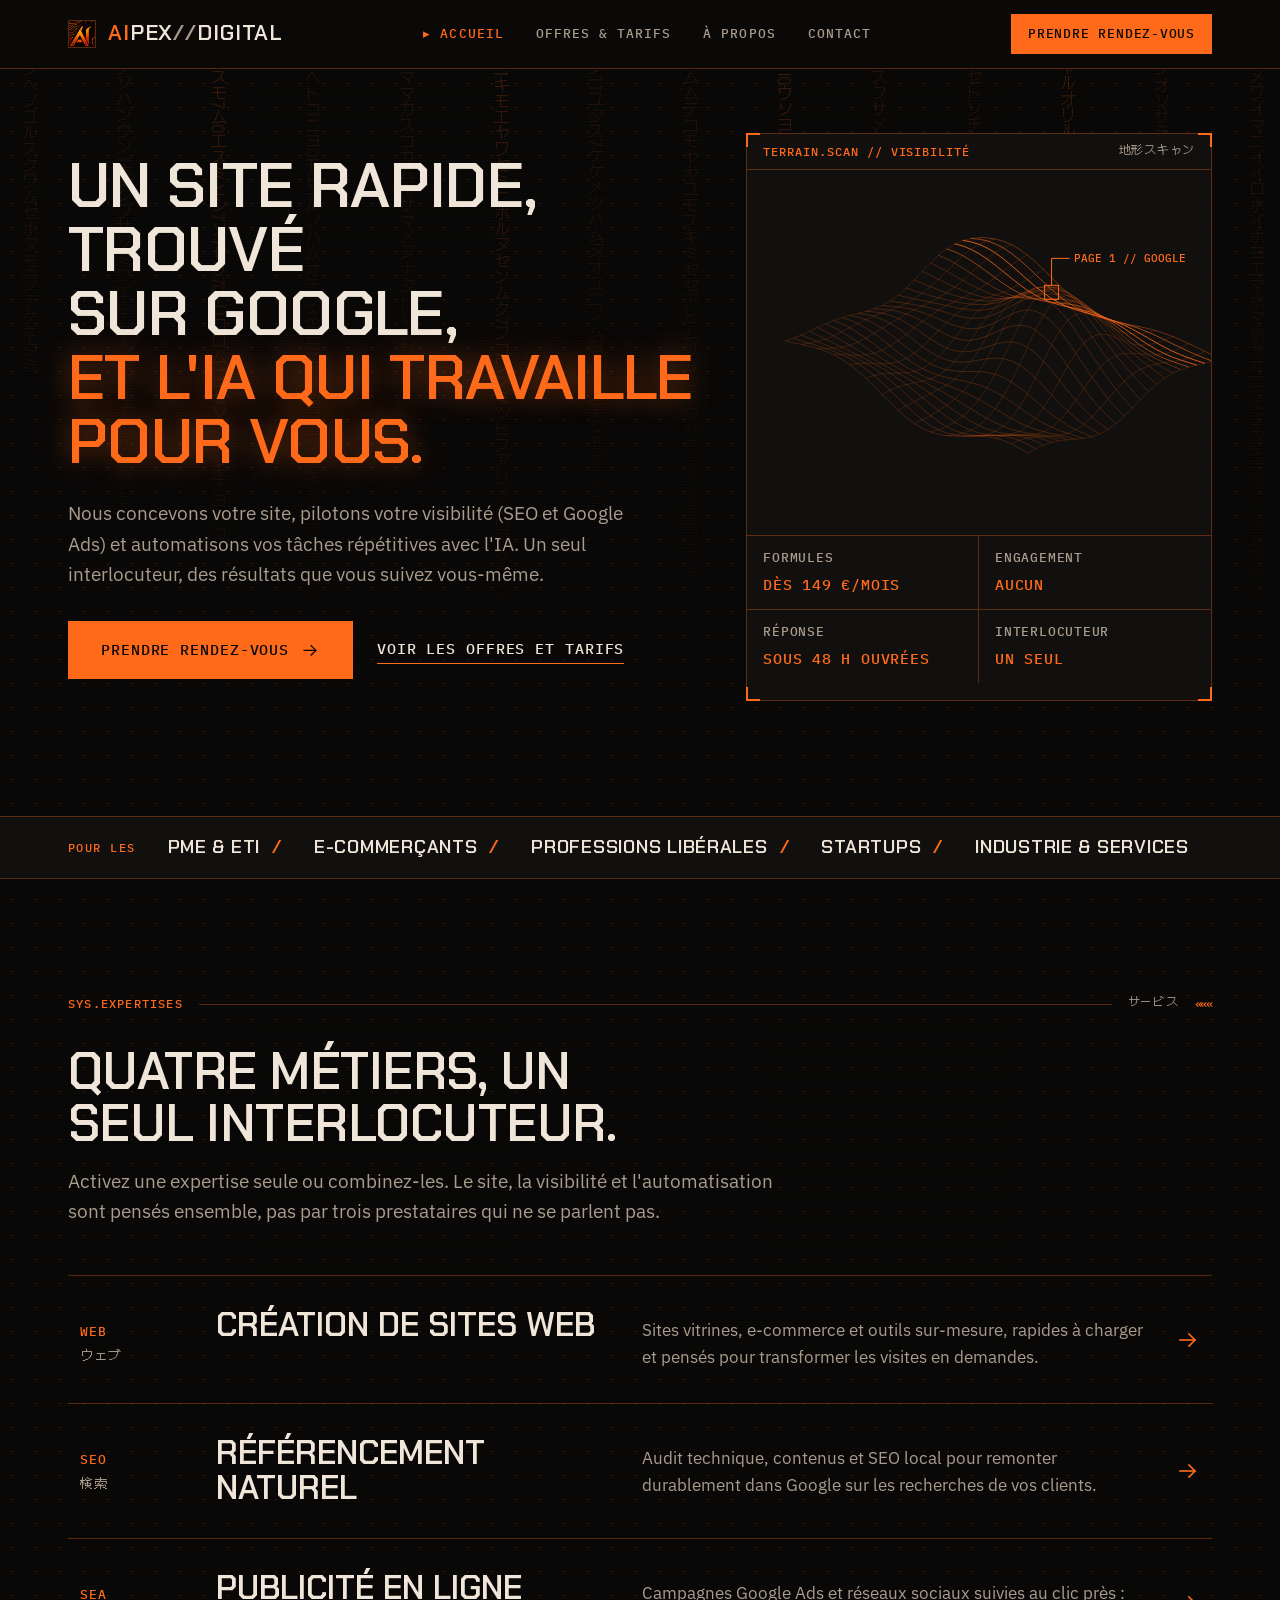
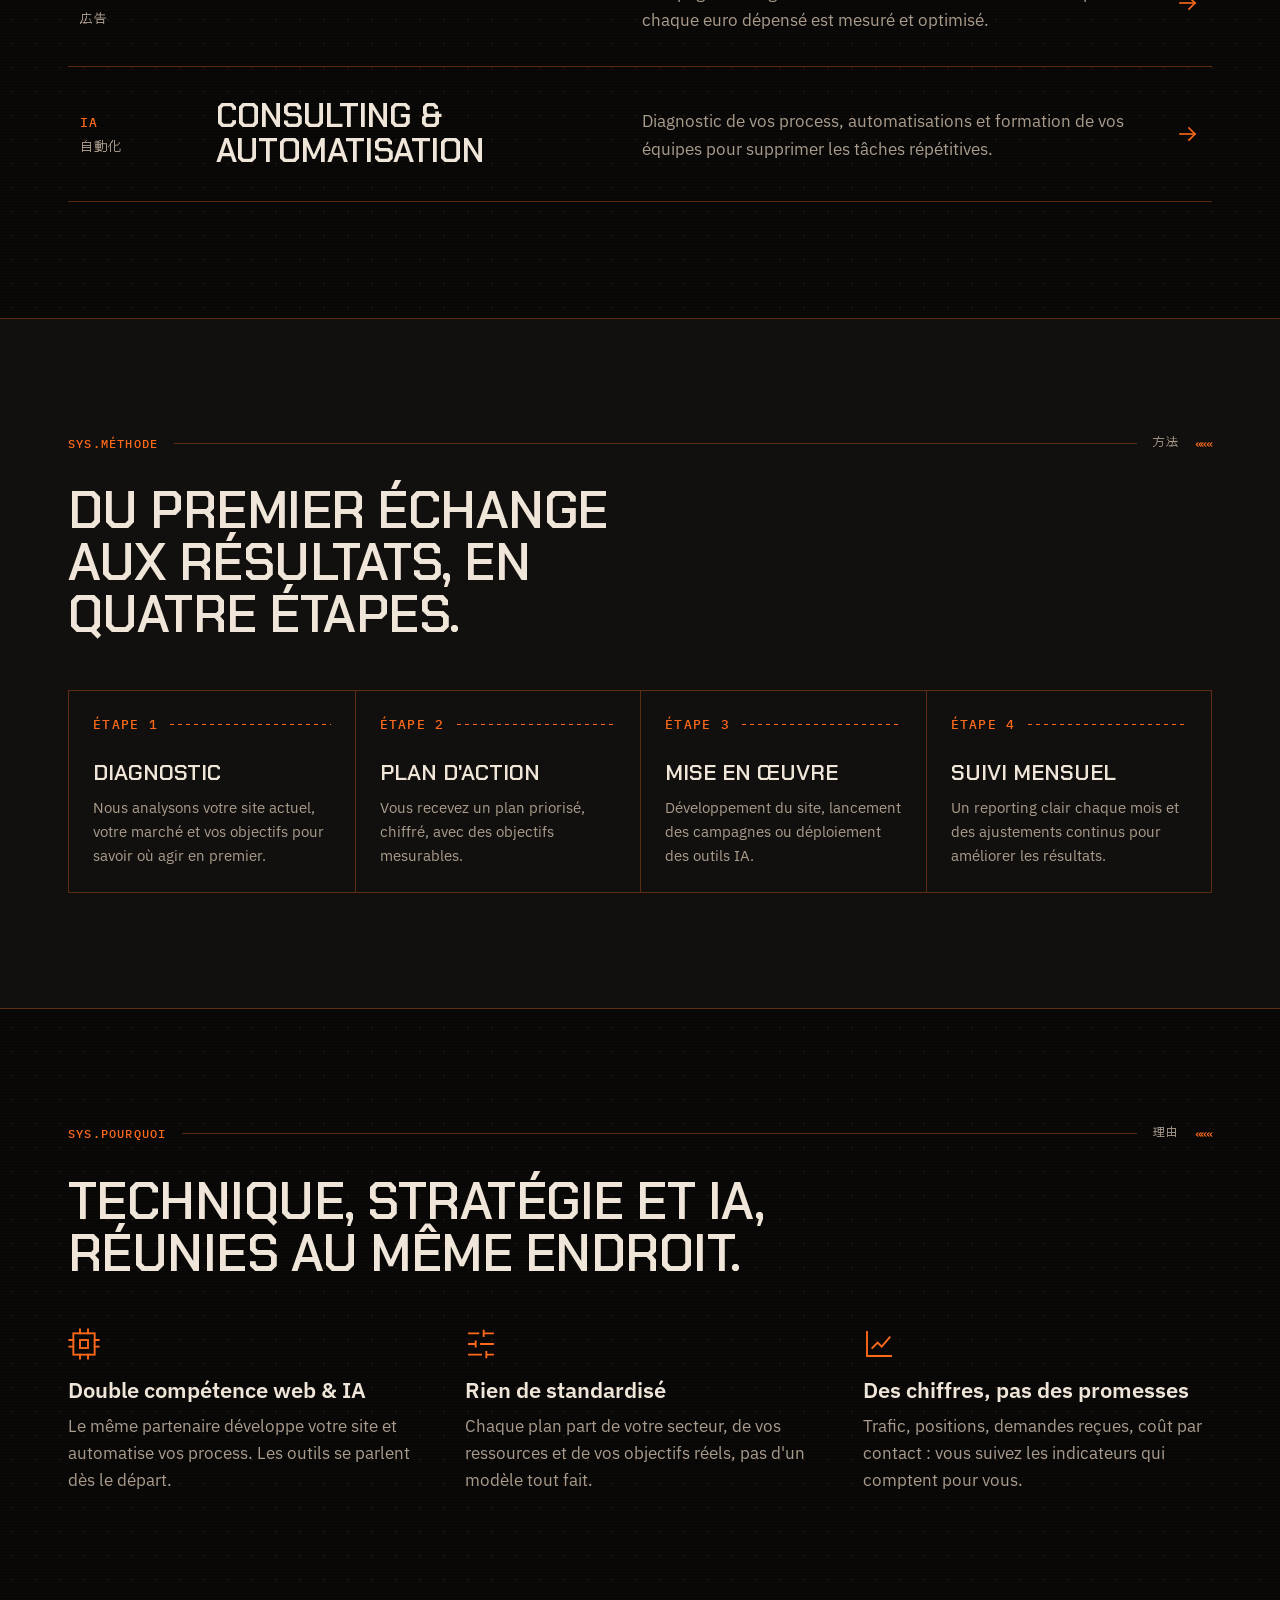
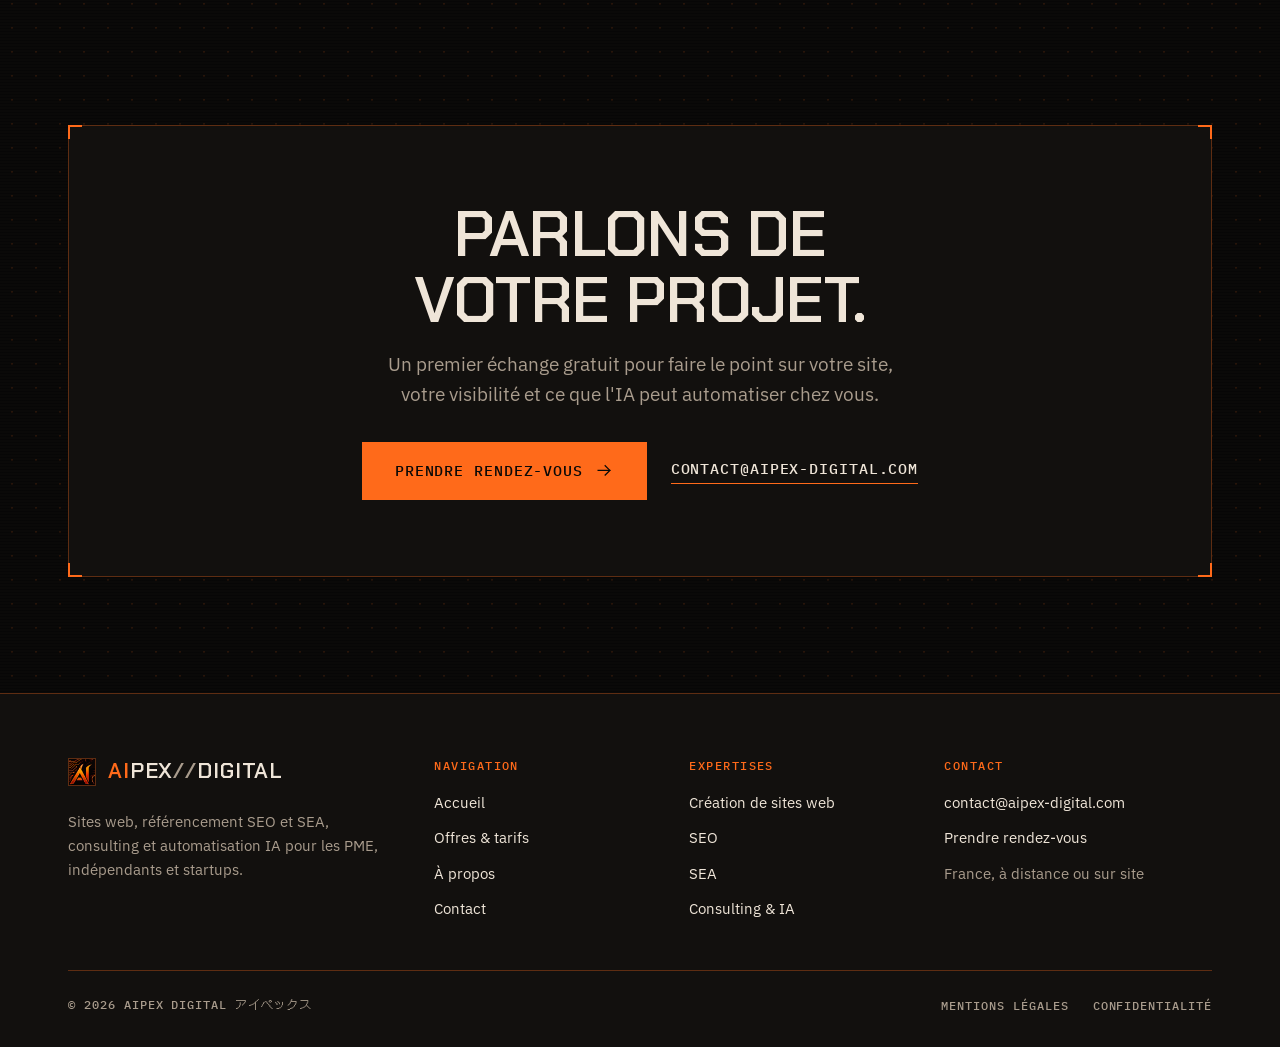
==== commit 645673c6: "Redesign: "Phosphor terminal" retro-futurist theme with orange AIpex logo - New design system: phosp" ====
--- a/index.html
+++ b/index.html
@@ -6,7 +6,7 @@
 <title>AIpex Digital — Sites web, SEO, SEA et automatisation IA</title>
 <meta name="description" content="AIpex Digital crée des sites rapides, travaille votre visibilité sur Google (SEO et Google Ads) et automatise vos tâches répétitives avec l'IA. Formules dès 149 €/mois, sans engagement.">
 <link rel="canonical" href="https://www.aipex-digital.com/">
-<meta name="theme-color" content="#0e0f10">
+<meta name="theme-color" content="#0a0908">
 <meta property="og:type" content="website">
 <meta property="og:locale" content="fr_FR">
 <meta property="og:site_name" content="AIpex Digital">
@@ -22,31 +22,32 @@
 <link rel="icon" href="icons/favicon-32.png" type="image/png" sizes="32x32">
 <link rel="apple-touch-icon" href="icons/apple-touch-icon.png">
 <link rel="manifest" href="site.webmanifest">
-<link rel="preconnect" href="https://fonts.googleapis.com">
-<link rel="preconnect" href="https://fonts.gstatic.com" crossorigin>
-<link href="https://fonts.googleapis.com/css2?family=Instrument+Sans:wght@400;500;600&family=Instrument+Serif&display=swap" rel="stylesheet">
+<link rel="preload" href="assets/fonts/chakrapetch-600.woff2" as="font" type="font/woff2" crossorigin>
+<link rel="preload" href="assets/fonts/ibmplexsans-var.woff2" as="font" type="font/woff2" crossorigin>
 <link rel="stylesheet" href="css/style.css">
 <script>document.documentElement.classList.add("js")</script>
 </head>
 <body>
 <svg width="0" height="0" style="position:absolute" aria-hidden="true" focusable="false">
-  <symbol id="i-arrow" viewBox="0 0 24 24"><path d="M5 12h14"/><path d="m12 5 7 7-7 7"/></symbol>
+  <symbol id="i-arrow" viewBox="0 0 24 24"><path d="M4 12h15"/><path d="m13 6 6 6-6 6"/></symbol>
+  <symbol id="i-chev" viewBox="0 0 24 24"><path d="m9 6 6 6-6 6"/></symbol>
   <symbol id="i-check" viewBox="0 0 24 24"><path d="M20 6 9 17l-5-5"/></symbol>
   <symbol id="i-plus" viewBox="0 0 24 24"><path d="M12 5v14M5 12h14"/></symbol>
-  <symbol id="i-mail" viewBox="0 0 24 24"><rect x="2" y="4" width="20" height="16" rx="2"/><path d="m22 7-8.97 5.7a1.94 1.94 0 0 1-2.06 0L2 7"/></symbol>
-  <symbol id="i-calendar" viewBox="0 0 24 24"><rect x="3" y="4" width="18" height="18" rx="2"/><path d="M16 2v4M8 2v4M3 10h18"/></symbol>
-  <symbol id="i-pin" viewBox="0 0 24 24"><path d="M20 10c0 6-8 12-8 12s-8-6-8-12a8 8 0 0 1 16 0Z"/><circle cx="12" cy="10" r="3"/></symbol>
+  <symbol id="i-mail" viewBox="0 0 24 24"><rect x="2" y="4" width="20" height="16"/><path d="m22 6-10 7L2 6"/></symbol>
+  <symbol id="i-calendar" viewBox="0 0 24 24"><rect x="3" y="4" width="18" height="18"/><path d="M16 2v4M8 2v4M3 10h18"/></symbol>
+  <symbol id="i-pin" viewBox="0 0 24 24"><path d="M12 22s8-6 8-12a8 8 0 0 0-16 0c0 6 8 12 8 12Z"/><path d="M12 7v6M9 10h6"/></symbol>
   <symbol id="i-clock" viewBox="0 0 24 24"><circle cx="12" cy="12" r="10"/><path d="M12 6v6l4 2"/></symbol>
-  <symbol id="i-alert" viewBox="0 0 24 24"><circle cx="12" cy="12" r="10"/><path d="M12 8v4M12 16h.01"/></symbol>
-  <symbol id="i-cpu" viewBox="0 0 24 24"><rect x="4" y="4" width="16" height="16" rx="2"/><rect x="9" y="9" width="6" height="6"/><path d="M9 1v3M15 1v3M9 20v3M15 20v3M20 9h3M20 14h3M1 9h3M1 14h3"/></symbol>
+  <symbol id="i-alert" viewBox="0 0 24 24"><path d="M12 2 2 21h20L12 2Z"/><path d="M12 9v5M12 17.5v.5"/></symbol>
+  <symbol id="i-cpu" viewBox="0 0 24 24"><rect x="4" y="4" width="16" height="16"/><rect x="9" y="9" width="6" height="6"/><path d="M9 1v3M15 1v3M9 20v3M15 20v3M20 9h3M20 14h3M1 9h3M1 14h3"/></symbol>
   <symbol id="i-sliders" viewBox="0 0 24 24"><path d="M21 4h-7M10 4H3M21 12h-9M8 12H3M21 20h-5M12 20H3M14 2v4M8 10v4M16 18v4"/></symbol>
-  <symbol id="i-chart" viewBox="0 0 24 24"><path d="M3 3v18h18"/><path d="m19 9-5 5-4-4-3 3"/></symbol>
+  <symbol id="i-chart" viewBox="0 0 24 24"><path d="M3 3v18h18"/><path d="m7 15 4-4 3 3 6-7"/></symbol>
 </svg>
 <a class="skip-link" href="#main">Aller au contenu</a>
 <header class="site-header">
   <div class="container">
     <a href="index.html" class="brand" aria-label="AIpex Digital, retour à l'accueil">
-      <span class="brand-word"><b>AI</b>pex Digital</span>
+      <img class="brand-mark" src="icons/favicon-48.png" width="28" height="28" alt="">
+      <span class="brand-word"><b>AI</b>pex<i>//</i>Digital</span>
     </a>
     <nav class="main-nav" id="main-nav" aria-label="Navigation principale">
       <a href="index.html" aria-current="page">Accueil</a>
@@ -63,23 +64,26 @@
 </header>
 <main id="main">
 
-  <section class="hero surface-dark">
+  <section class="hero">
+    <div class="glyph-rain" aria-hidden="true"><span>セキリユンメヨラ7ヤレマモウソヘノユルスクワムセホヌモ0ソテケネタミ</span><span>キケヘウヘテソハンウン1ホ3シワサソミウ1ナテキヘセケオホラオルハセ</span><span>スモ7ム0エスミヒシ7ソ1セリ70エ1ロロム1ヒセソミツ3キテヨハコ</span><span>ヘトコニヨ0モヒ1ルノハムオテンネロヨヤンルヨエンノキセナコムオメオ</span><span>オソユ7テヌ7ミトシフトタルモママカスコカムルサマメヌナタトソウセン</span><span>1キモエヤワセミニホルヌセンムク7フコワンミツヒフアリメノロヌクウツ</span><span>ニノススマソ11ユタス7ケケメツハムヌオユニノムヨルソユチシモソニニ</span><span>ムムテコモヤヤユモスキミセセアヒムリムシモウハキンスミ133ヨネ0ミ</span><span>リヒ3タヘコエフミオソタワオニ0ウソヨク1コミニレヒナムウソ3コウヒ</span><span>スフサメエテ0シアタキレカアイミルスコヨメアメヌセ0オ0ニコケトヤナ</span><span>セトソチツヒカレメマユユタツナニマンコヘツンクヘヨスメネツモシソキリ</span><span>ルアククヨヤルオリルエココハクラセカンソネウ13ム7マミト3ケイクミ</span><span>コユヨ1スヒハノアキワクメコノオソサラセアユムタ3リコネエアノツアナ</span><span>メワイマニイイロホイホヨエマホマホヤオニソタネ3キテ3タノシモチヤオ</span></div>
     <div class="container">
       <div class="hero-copy">
-        <h1>Un site rapide, trouvé sur Google, <em>et l'IA qui travaille pour vous.</em></h1>
+        <h1>Un site rapide, trouvé sur Google, <span class="hl">et l'IA qui travaille pour vous.</span></h1>
         <p class="lede">Nous concevons votre site, pilotons votre visibilité (SEO et Google Ads) et automatisons vos tâches répétitives avec l'IA. Un seul interlocuteur, des résultats que vous suivez vous-même.</p>
         <div class="hero-actions">
           <a href="contact.html#rdv" class="btn btn-primary btn-lg">Prendre rendez-vous <svg class="icon icon-arrow" aria-hidden="true"><use href="#i-arrow"/></svg></a>
           <a href="offres.html" class="text-link">Voir les offres et tarifs</a>
         </div>
-        <ul class="hero-proof">
-          <li><svg class="icon" aria-hidden="true"><use href="#i-check"/></svg>Formules dès 149&nbsp;€/mois</li>
-          <li><svg class="icon" aria-hidden="true"><use href="#i-check"/></svg>Sans engagement</li>
-          <li><svg class="icon" aria-hidden="true"><use href="#i-check"/></svg>Réponse sous 48&nbsp;h ouvrées</li>
-        </ul>
-      </div>
-      <div class="hero-visual">
-        <img src="assets/img/hero-mark.jpg" width="840" height="483" alt="Emblème AIpex : une panthère stylisée aux reflets bleus, à côté des lettres A et I reliées à des circuits" fetchpriority="high">
+      </div>
+      <div class="hud hero-panel">
+        <div class="hud-bar" aria-hidden="true"><span>Terrain.scan // visibilité</span><span lang="ja">地形スキャン</span></div>
+        <canvas id="terrain" width="640" height="480" role="img" aria-label="Animation&nbsp;: un relief en fil de fer orange balayé par une ligne de scan, comme un écran radar"></canvas>
+        <dl class="readout">
+          <div><dt>Formules</dt><dd class="num">Dès 149&nbsp;€/mois</dd></div>
+          <div><dt>Engagement</dt><dd class="num">Aucun</dd></div>
+          <div><dt>Réponse</dt><dd class="num">Sous 48&nbsp;h ouvrées</dd></div>
+          <div><dt>Interlocuteur</dt><dd class="num">Un seul</dd></div>
+        </dl>
       </div>
     </div>
   </section>
@@ -99,33 +103,33 @@
 
   <section class="services">
     <div class="container">
+      <div class="sys-bar" aria-hidden="true"><span class="code">SYS.expertises</span><span lang="ja">サービス</span><span class="chev">«««</span></div>
       <div class="section-head" data-reveal>
-        <span class="eyebrow">Expertises</span>
         <h2>Quatre métiers, un seul interlocuteur.</h2>
         <p>Activez une expertise seule ou combinez-les. Le site, la visibilité et l'automatisation sont pensés ensemble, pas par trois prestataires qui ne se parlent pas.</p>
       </div>
       <div class="service-list" data-reveal>
         <a class="service-row" href="offres.html#web">
-          <span class="num">01</span>
+          <span class="tag">Web <span lang="ja">ウェブ</span></span>
           <h3>Création de sites web</h3>
           <p>Sites vitrines, e-commerce et outils sur-mesure, rapides à charger et pensés pour transformer les visites en demandes.</p>
           <svg class="icon" aria-hidden="true"><use href="#i-arrow"/></svg>
         </a>
         <a class="service-row" href="offres.html#seo">
-          <span class="num">02</span>
-          <h3>SEO</h3>
+          <span class="tag">SEO <span lang="ja">検索</span></span>
+          <h3>Référencement naturel</h3>
           <p>Audit technique, contenus et SEO local pour remonter durablement dans Google sur les recherches de vos clients.</p>
           <svg class="icon" aria-hidden="true"><use href="#i-arrow"/></svg>
         </a>
         <a class="service-row" href="offres.html#sea">
-          <span class="num">03</span>
-          <h3>SEA</h3>
-          <p>Campagnes Google Ads et réseaux sociaux suivies au clic près : chaque euro dépensé est mesuré et optimisé.</p>
+          <span class="tag">SEA <span lang="ja">広告</span></span>
+          <h3>Publicité en ligne</h3>
+          <p>Campagnes Google Ads et réseaux sociaux suivies au clic près&nbsp;: chaque euro dépensé est mesuré et optimisé.</p>
           <svg class="icon" aria-hidden="true"><use href="#i-arrow"/></svg>
         </a>
         <a class="service-row" href="offres.html#ia">
-          <span class="num">04</span>
-          <h3>Consulting &amp; IA</h3>
+          <span class="tag">IA <span lang="ja">自動化</span></span>
+          <h3>Consulting &amp; automatisation</h3>
           <p>Diagnostic de vos process, automatisations et formation de vos équipes pour supprimer les tâches répétitives.</p>
           <svg class="icon" aria-hidden="true"><use href="#i-arrow"/></svg>
         </a>
@@ -133,41 +137,25 @@
     </div>
   </section>
 
-  <section class="process surface-dark-alt">
-    <div class="container">
+  <section class="process surface-raised">
+    <div class="container">
+      <div class="sys-bar" aria-hidden="true"><span class="code">SYS.méthode</span><span lang="ja">方法</span><span class="chev">«««</span></div>
       <div class="section-head" data-reveal>
-        <span class="eyebrow">Méthode</span>
         <h2>Du premier échange aux résultats, en quatre étapes.</h2>
       </div>
       <ol class="process-list" data-reveal>
-        <li class="process-step">
-          <span class="num">01</span>
-          <h3>Diagnostic</h3>
-          <p>Nous analysons votre site actuel, votre marché et vos objectifs pour savoir où agir en premier.</p>
-        </li>
-        <li class="process-step">
-          <span class="num">02</span>
-          <h3>Plan d'action</h3>
-          <p>Vous recevez un plan priorisé, chiffré, avec des objectifs mesurables.</p>
-        </li>
-        <li class="process-step">
-          <span class="num">03</span>
-          <h3>Mise en œuvre</h3>
-          <p>Développement du site, lancement des campagnes ou déploiement des outils IA.</p>
-        </li>
-        <li class="process-step">
-          <span class="num">04</span>
-          <h3>Suivi mensuel</h3>
-          <p>Un reporting clair chaque mois et des ajustements continus pour améliorer les résultats.</p>
-        </li>
+        <li class="process-step"><span class="num">ÉTAPE 1</span><h3>Diagnostic</h3><p>Nous analysons votre site actuel, votre marché et vos objectifs pour savoir où agir en premier.</p></li>
+        <li class="process-step"><span class="num">ÉTAPE 2</span><h3>Plan d'action</h3><p>Vous recevez un plan priorisé, chiffré, avec des objectifs mesurables.</p></li>
+        <li class="process-step"><span class="num">ÉTAPE 3</span><h3>Mise en œuvre</h3><p>Développement du site, lancement des campagnes ou déploiement des outils IA.</p></li>
+        <li class="process-step"><span class="num">ÉTAPE 4</span><h3>Suivi mensuel</h3><p>Un reporting clair chaque mois et des ajustements continus pour améliorer les résultats.</p></li>
       </ol>
     </div>
   </section>
 
   <section class="values">
     <div class="container">
+      <div class="sys-bar" aria-hidden="true"><span class="code">SYS.pourquoi</span><span lang="ja">理由</span><span class="chev">«««</span></div>
       <div class="section-head" data-reveal>
-        <span class="eyebrow">Pourquoi AIpex</span>
         <h2>Technique, stratégie et IA, réunies au même endroit.</h2>
       </div>
       <div class="values-grid" data-reveal>
@@ -184,19 +172,21 @@
         <div class="value-item">
           <svg class="icon" aria-hidden="true"><use href="#i-chart"/></svg>
           <h3>Des chiffres, pas des promesses</h3>
-          <p>Trafic, positions, demandes reçues, coût par contact : vous suivez les indicateurs qui comptent pour vous.</p>
-        </div>
-      </div>
-    </div>
-  </section>
-
-  <section class="cta-band surface-dark">
-    <div class="container" data-reveal>
-      <h2>Parlons de votre projet.</h2>
-      <p>Un premier échange gratuit pour faire le point sur votre site, votre visibilité et ce que l'IA peut automatiser chez vous.</p>
-      <div class="cta-actions">
-        <a href="contact.html#rdv" class="btn btn-primary btn-lg">Prendre rendez-vous <svg class="icon icon-arrow" aria-hidden="true"><use href="#i-arrow"/></svg></a>
-        <a href="mailto:contact@aipex-digital.com" class="text-link">ou écrire à contact@aipex-digital.com</a>
+          <p>Trafic, positions, demandes reçues, coût par contact&nbsp;: vous suivez les indicateurs qui comptent pour vous.</p>
+        </div>
+      </div>
+    </div>
+  </section>
+
+  <section class="cta-band">
+    <div class="container">
+      <div class="hud cta-panel" data-reveal>
+        <h2>Parlons de votre projet.</h2>
+        <p>Un premier échange gratuit pour faire le point sur votre site, votre visibilité et ce que l'IA peut automatiser chez vous.</p>
+        <div class="cta-actions">
+          <a href="contact.html#rdv" class="btn btn-primary btn-lg">Prendre rendez-vous <svg class="icon icon-arrow" aria-hidden="true"><use href="#i-arrow"/></svg></a>
+          <a href="mailto:contact@aipex-digital.com" class="text-link">contact@aipex-digital.com</a>
+        </div>
       </div>
     </div>
   </section>
@@ -207,7 +197,7 @@
   <div class="container">
     <div class="footer-top">
       <div class="footer-brand">
-        <a href="index.html" class="brand"><span class="brand-word"><b>AI</b>pex Digital</span></a>
+        <a href="index.html" class="brand"><img class="brand-mark" src="icons/favicon-48.png" width="28" height="28" alt="" loading="lazy"><span class="brand-word"><b>AI</b>pex<i>//</i>Digital</span></a>
         <p>Sites web, référencement SEO et SEA, consulting et automatisation IA pour les PME, indépendants et startups.</p>
       </div>
       <div class="footer-col">
@@ -238,10 +228,10 @@
       </div>
     </div>
     <div class="footer-bottom">
-      <p>© <span id="year">2026</span> AIpex Digital</p>
+      <p>© <span id="year">2026</span> AIpex Digital <span lang="ja">アイペックス</span></p>
       <nav class="footer-legal" aria-label="Informations légales">
         <a href="mentions-legales.html">Mentions légales</a>
-        <a href="confidentialite.html">Politique de confidentialité</a>
+        <a href="confidentialite.html">Confidentialité</a>
       </nav>
     </div>
   </div>
--- a/css/style.css
+++ b/css/style.css
@@ -1,62 +1,95 @@
 /* ==========================================================================
-   AIpex Digital — Design system « Speckled graphite »
-   Anthracite + gris moucheté, un seul accent (le bleu du logo).
+   AIpex Digital — Design system « Phosphor terminal »
+   Rétro-futurisme / Technonippon : écran phosphore orange sur noir chaud,
+   cadres HUD à angles vifs, libellés de terminal, accents japonais.
    Voir DESIGN.md pour les règles d'usage.
    ========================================================================== */
 
+/* ---------- Polices hébergées sur le site (sous-ensembles latin + japonais utilisé) ---------- */
+@font-face {
+  font-family: 'Chakra Petch';
+  font-style: normal;
+  font-weight: 600;
+  font-display: swap;
+  src: url(../assets/fonts/chakrapetch-600.woff2) format('woff2');
+  unicode-range: U+0000-00FF, U+0131, U+0152-0153, U+02BB-02BC, U+02C6, U+02DA, U+02DC, U+0304, U+0308, U+0329, U+2000-206F, U+20AC, U+2122, U+2191, U+2193, U+2212, U+2215, U+FEFF, U+FFFD;
+}
+@font-face {
+  font-family: 'IBM Plex Mono';
+  font-style: normal;
+  font-weight: 500;
+  font-display: swap;
+  src: url(../assets/fonts/ibmplexmono-500.woff2) format('woff2');
+  unicode-range: U+0000-00FF, U+0131, U+0152-0153, U+02BB-02BC, U+02C6, U+02DA, U+02DC, U+0304, U+0308, U+0329, U+2000-206F, U+20AC, U+2122, U+2191, U+2193, U+2212, U+2215, U+FEFF, U+FFFD;
+}
+@font-face {
+  font-family: 'IBM Plex Sans';
+  font-style: normal;
+  font-weight: 400;
+  font-stretch: 100%;
+  font-display: swap;
+  src: url(../assets/fonts/ibmplexsans-var.woff2) format('woff2');
+  unicode-range: U+0000-00FF, U+0131, U+0152-0153, U+02BB-02BC, U+02C6, U+02DA, U+02DC, U+0304, U+0308, U+0329, U+2000-206F, U+20AC, U+2122, U+2191, U+2193, U+2212, U+2215, U+FEFF, U+FFFD;
+}
+@font-face {
+  font-family: 'IBM Plex Sans';
+  font-style: normal;
+  font-weight: 600;
+  font-stretch: 100%;
+  font-display: swap;
+  src: url(../assets/fonts/ibmplexsans-var.woff2) format('woff2');
+  unicode-range: U+0000-00FF, U+0131, U+0152-0153, U+02BB-02BC, U+02C6, U+02DA, U+02DC, U+0304, U+0308, U+0329, U+2000-206F, U+20AC, U+2122, U+2191, U+2193, U+2212, U+2215, U+FEFF, U+FFFD;
+}
+@font-face {
+  font-family: 'DotGothic16';
+  font-style: normal;
+  font-weight: 400;
+  font-display: swap;
+  src: url(../assets/fonts/dotgothic16-400.woff2) format('woff2');
+  unicode-range: U+30-31, U+33, U+37, U+3057-3058, U+306a, U+3099-309a, U+30a2, U+30a4, U+30a6-30a8, U+30aa-30e4, U+30e6, U+30e8-30ed, U+30ef, U+30f3-30f4, U+30f7, U+30fc, U+4eba, U+4fe1, U+500b, U+5247, U+52d5, U+5316, U+539f, U+53f7, U+544a, U+554f, U+5730, U+5831, U+5e02, U+5e83, U+5f62, U+60c5, U+6599, U+65b9, U+691c, U+6cd5, U+7406, U+7531, U+7684, U+7d22, U+7d61, U+81ea, U+8a18, U+8cea, U+9001, U+9023, U+90fd, U+91d1, U+9332;
+}
+
 :root {
-  /* --- Graphite scale --- */
-  --g-950: #0e0f10;
-  --g-900: #151617;
-  --g-850: #1b1c1e;
-  --g-800: #232427;
-  --g-700: #303236;
-  --g-600: #45474c;
-  --g-500: #5c5f65;
-  --g-400: #8e9197;
-  --g-300: #b4b6ba;
-  --g-200: #d3d4d5;
-  --g-150: #dfdfde;
-  --g-100: #e9e9e7;
-  --g-50:  #f3f3f1;
-  --white: #ffffff;
-
-  /* --- One accent (logo blue) --- */
-  --accent: #4a90ff;          /* on dark surfaces: links, numbers, focus */
-  --accent-strong: #1f63d6;   /* buttons, accent text on light surfaces */
-  --accent-strong-hover: #2b72ea;
-  --danger: #d4423b;
-  --danger-on-dark: #ff7a72;
-
-  /* --- Semantic surfaces --- */
-  --bg-dark: var(--g-900);
-  --bg-dark-alt: var(--g-850);
-  --bg-light: var(--g-100);
-  --bg-light-alt: var(--g-50);
-  --line-dark: rgba(255, 255, 255, 0.1);
-  --line-light: rgba(21, 22, 23, 0.13);
-  --text-on-dark: #f1f1ef;
-  --muted-on-dark: #a7a9ad;   /* 7.6:1 on --g-900 */
-  --text-on-light: #17181a;
-  --muted-on-light: #4f5157;  /* 6.9:1 on --g-100 */
-
-  /* --- Speckle textures (tuiles PNG 240px, ~15 Ko) --- */
-  --speckle-dark: url("../assets/img/speckle-dark.png");
-  --speckle-light: url("../assets/img/speckle-light.png");
+  /* --- Surfaces --- */
+  --ink-0: #0a0908;          /* fond de page */
+  --ink-1: #12100e;          /* panneaux */
+  --ink-2: #1b1815;          /* panneaux surélevés, champs */
+  --paper: #e8d8c9;          /* section papier (tarifs) */
+  --paper-2: #f2e8dd;
+
+  /* --- Texte --- */
+  --text: #efe5d8;           /* 16:1 sur --ink-0 */
+  --muted: #a99c8d;          /* 7,2:1 sur --ink-0 */
+  --paper-ink: #17120e;      /* 13:1 sur --paper */
+  --paper-muted: #5a4d40;    /* 5,6:1 sur --paper */
+
+  /* --- Un seul accent : le phosphore --- */
+  --phosphor: #ff6a1a;       /* 6,9:1 sur --ink-0 ; texte noir dessus 6,9:1 */
+  --phosphor-hi: #ff8c4d;    /* survol des boutons (texte noir : 8,9:1) */
+  --phosphor-ink: #9a3404;   /* accent en texte sur --paper : 5,3:1 */
+  --phosphor-line: color-mix(in srgb, var(--phosphor) 32%, transparent);
+  --phosphor-faint: color-mix(in srgb, var(--phosphor) 12%, transparent);
+  --phosphor-glow: color-mix(in srgb, var(--phosphor) 45%, transparent);
+  --paper-line: color-mix(in srgb, var(--paper-ink) 22%, transparent);
+
+  --danger: #ff5a52;         /* erreurs sur sombre : 6,4:1 */
 
   /* --- Type --- */
-  --font-display: "Instrument Serif", "Iowan Old Style", Georgia, serif;
-  --font-sans: "Instrument Sans", -apple-system, BlinkMacSystemFont, "Segoe UI", Roboto, Helvetica, Arial, sans-serif;
-
+  --font-display: "Chakra Petch", "Bahnschrift", "Arial Narrow", sans-serif;
+  --font-sans: "IBM Plex Sans", -apple-system, "Segoe UI", Roboto, sans-serif;
+  --font-mono: "IBM Plex Mono", ui-monospace, "Cascadia Mono", Consolas, monospace;
+  --font-jp: "DotGothic16", "MS Gothic", monospace;
+
+  --fs-micro: 0.75rem;
   --fs-xs: 0.8125rem;
   --fs-sm: 0.9375rem;
   --fs-base: 1.0625rem;
   --fs-lg: 1.1875rem;
-  --fs-h3: 1.3125rem;
-  --fs-h2: clamp(2rem, 3.6vw, 3rem);
-  --fs-h1: clamp(2.6rem, 5.6vw, 4.6rem);
-
-  /* --- Spacing scale (4px base) --- */
+  --fs-h3: 1.375rem;
+  --fs-h2: clamp(2rem, 4vw, 3.25rem);
+  --fs-h1: clamp(2.5rem, 4.9vw, 4.25rem);
+
+  /* --- Espacements (base 4 px) --- */
   --s-1: 0.25rem;
   --s-2: 0.5rem;
   --s-3: 0.75rem;
@@ -68,30 +101,35 @@
   --s-9: 6rem;
   --section-y: clamp(var(--s-8), 9vw, 7.5rem);
 
-  /* --- One corner radius (+ derived outer radius for nested shapes) --- */
-  --radius: 6px;
-
-  --max-width: 1200px;
+  /* --- Un seul rayon : aucun. Les angles sont marqués par des équerres. --- */
+  --radius: 0;
+  --bracket: 14px;
+
+  --max-width: 1240px;
   --gutter: clamp(1rem, 4vw, 3rem);
-  --header-h: 72px;
-  --ease: cubic-bezier(0.22, 1, 0.36, 1);
+  --header-h: 68px;
+  --ease: cubic-bezier(0.16, 1, 0.3, 1);
 }
 
 /* ---------- Reset ---------- */
 *, *::before, *::after { box-sizing: border-box; }
-html { scroll-behavior: smooth; scroll-padding-top: calc(var(--header-h) + var(--s-4)); }
+html { scroll-behavior: smooth; scroll-padding-top: calc(var(--header-h) + var(--s-4)); color-scheme: dark; }
 body {
   margin: 0;
   font-family: var(--font-sans);
   font-size: var(--fs-base);
   line-height: 1.6;
-  color: var(--text-on-light);
-  background: var(--speckle-light), var(--bg-light);
+  color: var(--text);
+  background-color: var(--ink-0);
+  background-image:
+    repeating-linear-gradient(to bottom, color-mix(in srgb, #000 30%, transparent) 0 1px, transparent 1px 3px),
+    radial-gradient(var(--phosphor-faint) 1px, transparent 1.4px);
+  background-size: auto, 24px 24px;
   -webkit-font-smoothing: antialiased;
-  text-rendering: optimizeLegibility;
   overflow-x: hidden;
-}
-img, svg { max-width: 100%; display: block; }
+  overflow-wrap: break-word;
+}
+img, svg, canvas { max-width: 100%; display: block; }
 a { color: inherit; text-decoration: none; }
 ul, ol { margin: 0; padding: 0; list-style: none; }
 h1, h2, h3, h4, p { margin: 0; }
@@ -99,116 +137,115 @@
 p, li { text-wrap: pretty; }
 button { font: inherit; cursor: pointer; color: inherit; }
 input, textarea, select { font: inherit; }
-:focus-visible { outline: 2px solid var(--accent); outline-offset: 3px; border-radius: 2px; }
-
-.skip-link {
-  position: absolute; left: var(--s-4); top: -100px; z-index: 200;
-  background: var(--white); color: var(--g-900);
-  padding: var(--s-2) var(--s-4); border-radius: var(--radius); font-weight: 600;
-}
+::selection { background: var(--phosphor); color: var(--ink-0); }
+:focus-visible { outline: 2px solid var(--phosphor); outline-offset: 3px; }
+html { scrollbar-color: var(--phosphor-line) var(--ink-0); }
+[lang="ja"] { font-family: var(--font-jp); letter-spacing: 0.06em; }
+
+.skip-link { position: absolute; left: var(--s-4); top: -100px; z-index: 200; background: var(--phosphor); color: var(--ink-0); padding: var(--s-2) var(--s-4); font-weight: 600; }
 .skip-link:focus { top: var(--s-4); }
+.sr-only { position: absolute; width: 1px; height: 1px; padding: 0; margin: -1px; overflow: hidden; clip: rect(0 0 0 0); white-space: nowrap; border: 0; }
 
 .container { max-width: var(--max-width); margin-inline: auto; padding-inline: var(--gutter); }
 section { position: relative; }
-
-/* Surfaces */
-.surface-dark { background: var(--speckle-dark), var(--bg-dark); color: var(--text-on-dark); }
-.surface-dark-alt { background: var(--speckle-dark), var(--bg-dark-alt); color: var(--text-on-dark); }
-.surface-light-alt { background: var(--speckle-light), var(--bg-light-alt); }
-
-/* ---------- Typography ---------- */
-h1, h2 { font-family: var(--font-display); font-weight: 400; letter-spacing: -0.015em; line-height: 1.05; }
-h3, h4 { font-family: var(--font-sans); font-weight: 600; letter-spacing: -0.01em; line-height: 1.3; }
-.num { font-variant-numeric: tabular-nums; font-feature-settings: "tnum"; }
-
-.eyebrow {
-  display: inline-block;
-  font-size: var(--fs-xs);
-  font-weight: 600;
-  letter-spacing: 0.12em;
-  text-transform: uppercase;
-  color: var(--muted-on-light);
-}
-.surface-dark .eyebrow, .surface-dark-alt .eyebrow { color: var(--muted-on-dark); }
-
-.section-head { max-width: 44rem; margin-bottom: var(--s-7); }
-.section-head h2 { font-size: var(--fs-h2); margin-top: var(--s-3); }
-.section-head p { margin-top: var(--s-4); font-size: var(--fs-lg); color: var(--muted-on-light); }
-.surface-dark .section-head p, .surface-dark-alt .section-head p { color: var(--muted-on-dark); }
-
-/* ---------- Icons ---------- */
-.icon { width: 1.25em; height: 1.25em; flex-shrink: 0; stroke: currentColor; fill: none; stroke-width: 1.6; stroke-linecap: round; stroke-linejoin: round; }
-
-/* ---------- Buttons ---------- */
+.surface-raised { background-color: var(--ink-1); border-block: 1px solid var(--phosphor-line); }
+
+/* ---------- Typo ---------- */
+h1, h2 { font-family: var(--font-display); font-weight: 600; letter-spacing: -0.01em; line-height: 1.02; text-transform: uppercase; }
+h3, h4 { font-family: var(--font-sans); font-weight: 600; line-height: 1.3; }
+.num { font-family: var(--font-mono); font-variant-numeric: tabular-nums; }
+.mono { font-family: var(--font-mono); }
+.hl { color: var(--phosphor); }
+
+/* ---------- HUD primitives ---------- */
+/* Équerres aux 4 coins, dessinées en dégradés (pas d'image) */
+.hud { position: relative; border: 1px solid var(--phosphor-line); background-color: var(--ink-1); }
+.hud::before {
+  content: ""; position: absolute; inset: -1px; pointer-events: none;
+  --c: var(--phosphor); --b: var(--bracket);
+  background:
+    linear-gradient(var(--c), var(--c)) top left / var(--b) 2px no-repeat,
+    linear-gradient(var(--c), var(--c)) top left / 2px var(--b) no-repeat,
+    linear-gradient(var(--c), var(--c)) top right / var(--b) 2px no-repeat,
+    linear-gradient(var(--c), var(--c)) top right / 2px var(--b) no-repeat,
+    linear-gradient(var(--c), var(--c)) bottom left / var(--b) 2px no-repeat,
+    linear-gradient(var(--c), var(--c)) bottom left / 2px var(--b) no-repeat,
+    linear-gradient(var(--c), var(--c)) bottom right / var(--b) 2px no-repeat,
+    linear-gradient(var(--c), var(--c)) bottom right / 2px var(--b) no-repeat;
+}
+.hud-bar {
+  display: flex; align-items: center; justify-content: space-between; gap: var(--s-3);
+  padding: var(--s-2) var(--s-4);
+  border-bottom: 1px solid var(--phosphor-line);
+  font-family: var(--font-mono); font-size: var(--fs-micro); text-transform: uppercase; letter-spacing: 0.08em;
+  color: var(--phosphor);
+}
+.hud-bar [lang="ja"] { color: var(--muted); }
+
+/* Barre système en tête de section : chrome d'interface, pas un sur-titre */
+.sys-bar {
+  display: flex; align-items: center; gap: var(--s-4);
+  font-family: var(--font-mono); font-size: var(--fs-micro); letter-spacing: 0.1em; text-transform: uppercase;
+  color: var(--muted);
+  margin-bottom: var(--s-6);
+}
+.sys-bar::after { content: ""; flex: 1; height: 1px; background: var(--phosphor-line); order: 2; }
+.sys-bar .code { color: var(--phosphor); order: 1; }
+.sys-bar [lang="ja"] { order: 3; }
+.sys-bar .chev { order: 4; color: var(--phosphor); letter-spacing: -0.1em; }
+
+.section-head { max-width: 46rem; margin-bottom: var(--s-7); }
+.section-head h2 { font-size: var(--fs-h2); }
+.section-head p { margin-top: var(--s-4); font-size: var(--fs-lg); color: var(--muted); }
+
+/* ---------- Icônes ---------- */
+.icon { width: 1.25em; height: 1.25em; flex-shrink: 0; stroke: currentColor; fill: none; stroke-width: 1.6; stroke-linecap: square; stroke-linejoin: miter; }
+
+/* ---------- Boutons ---------- */
 .btn {
-  position: relative;
-  display: inline-flex;
-  align-items: center;
-  justify-content: center;
-  gap: var(--s-2);
-  min-height: 48px;
-  padding: var(--s-3) var(--s-5);
-  border-radius: var(--radius);
-  font-size: var(--fs-sm);
-  font-weight: 600;
-  border: 1px solid transparent;
+  position: relative; display: inline-flex; align-items: center; justify-content: center; gap: var(--s-3);
+  min-height: 48px; padding: var(--s-3) var(--s-5);
+  border: 1px solid transparent; border-radius: var(--radius);
+  font-family: var(--font-mono); font-size: var(--fs-sm); font-weight: 500; text-transform: uppercase; letter-spacing: 0.06em;
   white-space: nowrap;
-  transition: background-color .2s var(--ease), border-color .2s var(--ease), color .2s var(--ease), transform .2s var(--ease);
-}
-.btn:active { transform: translateY(1px); }
+  transition: background-color .2s var(--ease), border-color .2s var(--ease), color .2s var(--ease);
+}
 .btn .icon { transition: transform .25s var(--ease); }
-.btn:hover .icon-arrow { transform: translateX(3px); }
-.btn-primary { background: var(--accent-strong); color: var(--white); }
-.btn-primary:hover { background: var(--accent-strong-hover); }
-.btn-lg { min-height: 56px; padding: var(--s-4) var(--s-6); font-size: var(--fs-base); }
-.btn-ghost { border-color: var(--line-light); color: var(--text-on-light); background: transparent; }
-.btn-ghost:hover { border-color: var(--text-on-light); }
-.surface-dark .btn-ghost, .surface-dark-alt .btn-ghost, .site-header .btn-ghost { border-color: rgba(255,255,255,.22); color: var(--text-on-dark); }
-.surface-dark .btn-ghost:hover, .surface-dark-alt .btn-ghost:hover { border-color: var(--text-on-dark); }
+.btn:hover .icon-arrow { transform: translateX(4px); }
+.btn-primary { background: var(--phosphor); color: var(--ink-0); }
+.btn-primary:hover { background: var(--phosphor-hi); }
+.btn-ghost { border-color: var(--phosphor-line); color: var(--text); background: transparent; }
+.btn-ghost:hover { border-color: var(--phosphor); color: var(--phosphor); }
+.btn-lg { min-height: 56px; padding: var(--s-4) var(--s-6); }
 .btn-sm { min-height: 40px; padding: var(--s-2) var(--s-4); font-size: var(--fs-xs); }
 
-.text-link {
-  display: inline-flex; align-items: center; gap: var(--s-2);
-  font-weight: 600; font-size: var(--fs-sm);
-  border-bottom: 1px solid currentColor; padding-bottom: 2px;
-}
-.text-link .icon { transition: transform .25s var(--ease); }
-.text-link:hover .icon { transform: translateX(3px); }
-
-/* Loading state */
+.text-link { display: inline-flex; align-items: center; gap: var(--s-2); font-family: var(--font-mono); font-size: var(--fs-sm); text-transform: uppercase; letter-spacing: 0.06em; color: var(--text); border-bottom: 1px solid var(--phosphor); padding-bottom: 2px; transition: color .2s var(--ease); }
+.text-link:hover { color: var(--phosphor); }
+
 .btn.is-loading { color: transparent; pointer-events: none; }
-.btn.is-loading::after {
-  content: ""; position: absolute; width: 18px; height: 18px;
-  border: 2px solid rgba(255,255,255,.35); border-top-color: var(--white);
-  border-radius: 50%; animation: spin .7s linear infinite;
-}
-@keyframes spin { to { transform: rotate(360deg); } }
-
-/* ---------- Header ---------- */
-.site-header {
-  position: sticky; top: 0; z-index: 100;
-  background: var(--speckle-dark), var(--g-950);
-  color: var(--text-on-dark);
-  border-bottom: 1px solid var(--line-dark);
-}
+.btn.is-loading::after { content: "TRANSMISSION…"; position: absolute; inset: 0; display: grid; place-items: center; color: var(--ink-0); animation: blink 1s steps(2) infinite; }
+@keyframes blink { 50% { opacity: .35; } }
+
+/* ---------- En-tête ---------- */
+.site-header { position: sticky; top: 0; z-index: 100; background: var(--ink-0); border-bottom: 1px solid var(--phosphor-line); }
 .site-header .container { display: flex; align-items: center; justify-content: space-between; height: var(--header-h); gap: var(--s-5); }
-.brand { display: inline-flex; align-items: baseline; gap: var(--s-2); }
-.brand-word { font-family: var(--font-display); font-size: 1.5rem; line-height: 1; color: var(--text-on-dark); letter-spacing: -0.01em; }
-.brand-word b { font-weight: 400; color: var(--accent); }
+.brand { display: inline-flex; align-items: center; gap: var(--s-3); }
+.brand-word { font-family: var(--font-display); font-weight: 600; font-size: 1.35rem; letter-spacing: 0.04em; text-transform: uppercase; line-height: 1; }
+.brand-word b { font-weight: 600; color: var(--phosphor); }
+.brand-word i { font-style: normal; color: var(--muted); }
+.brand-mark { width: 28px; height: 28px; border: 1px solid var(--phosphor-line); }
 
 .main-nav { display: flex; align-items: center; gap: var(--s-6); }
-.main-nav a { color: var(--muted-on-dark); font-size: var(--fs-sm); font-weight: 500; padding: var(--s-1) 0; position: relative; transition: color .2s var(--ease); }
-.main-nav a:hover, .main-nav a[aria-current="page"] { color: var(--text-on-dark); }
-.main-nav a[aria-current="page"]::after { content: ""; position: absolute; left: 0; right: 0; bottom: -4px; height: 1px; background: var(--accent); }
+.main-nav a { font-family: var(--font-mono); font-size: var(--fs-xs); text-transform: uppercase; letter-spacing: 0.08em; color: var(--muted); padding: var(--s-2) 0; transition: color .2s var(--ease); }
+.main-nav a:hover { color: var(--text); }
+.main-nav a[aria-current="page"] { color: var(--phosphor); }
+.main-nav a[aria-current="page"]::before { content: "▸ "; }
 .main-nav .nav-cta { display: none; }
 .header-actions { display: flex; align-items: center; gap: var(--s-4); }
 
-.nav-toggle { display: none; width: 44px; height: 44px; background: none; border: 0; position: relative; }
-.nav-toggle span, .nav-toggle span::before, .nav-toggle span::after {
-  content: ""; position: absolute; left: 11px; right: 11px; height: 1.5px; background: var(--text-on-dark);
-  transition: transform .25s var(--ease), background-color .25s var(--ease);
-}
-.nav-toggle span { top: 21px; }
+.nav-toggle { display: none; width: 44px; height: 44px; background: none; border: 1px solid var(--phosphor-line); position: relative; }
+.nav-toggle span, .nav-toggle span::before, .nav-toggle span::after { content: ""; position: absolute; left: 11px; right: 11px; height: 2px; background: var(--phosphor); transition: transform .25s var(--ease), background-color .25s var(--ease); }
+.nav-toggle span { top: 20px; }
 .nav-toggle span::before { left: 0; right: 0; top: -7px; }
 .nav-toggle span::after { left: 0; right: 0; top: 7px; }
 .nav-toggle[aria-expanded="true"] span { background: transparent; }
@@ -216,320 +253,359 @@
 .nav-toggle[aria-expanded="true"] span::after { transform: translateY(-7px) rotate(-45deg); }
 
 /* ---------- Hero ---------- */
-.hero { padding: var(--section-y) 0; overflow: hidden; }
-.hero .container { display: grid; grid-template-columns: minmax(0, 1.15fr) minmax(0, 0.85fr); gap: var(--s-7); align-items: center; }
+.hero { padding: var(--s-8) 0 var(--section-y); overflow: hidden; }
+.glyph-rain {
+  position: absolute; inset: 0; display: flex; justify-content: space-between; gap: var(--s-6);
+  padding-inline: var(--s-4); pointer-events: none; user-select: none; overflow: hidden;
+  font-family: var(--font-jp); font-size: 1rem; line-height: 1.3; color: var(--phosphor);
+  -webkit-mask-image: linear-gradient(to bottom, #000, transparent 85%); mask-image: linear-gradient(to bottom, #000, transparent 85%);
+}
+.glyph-rain span { writing-mode: vertical-rl; opacity: .1; white-space: nowrap; }
+.glyph-rain span:nth-child(3n) { opacity: .18; }
+.glyph-rain span:nth-child(4n+1) { transform: translateY(-30%); }
+.glyph-rain span:nth-child(5n+2) { transform: translateY(-12%); }
+
+.hero .container { position: relative; display: grid; grid-template-columns: minmax(0, 1.15fr) minmax(0, 0.85fr); gap: var(--s-7); align-items: center; }
 .hero h1 { font-size: var(--fs-h1); }
-.hero h1 em { font-style: normal; color: var(--accent); }
-.hero .lede { margin-top: var(--s-5); font-size: var(--fs-lg); color: var(--muted-on-dark); max-width: 34rem; }
-.hero-actions { margin-top: var(--s-6); display: flex; gap: var(--s-4); flex-wrap: wrap; align-items: center; }
-.hero-proof { margin-top: var(--s-6); display: flex; flex-wrap: wrap; gap: var(--s-2) var(--s-5); font-size: var(--fs-sm); color: var(--muted-on-dark); }
-.hero-proof li { display: inline-flex; align-items: center; gap: var(--s-2); }
-.hero-proof .icon { color: var(--accent); width: 1.1em; height: 1.1em; }
-
-.hero-visual { position: relative; }
-.hero-visual img {
-  width: 100%; height: auto;
-  mix-blend-mode: lighten;           /* le fond marine du logo disparaît dans le graphite */
-  filter: saturate(.9);
-  -webkit-mask-image: radial-gradient(ellipse 70% 75% at 55% 50%, #000 55%, transparent 100%);
-          mask-image: radial-gradient(ellipse 70% 75% at 55% 50%, #000 55%, transparent 100%);
-}
-
-/* ---------- Audience strip ---------- */
-.audience { padding: var(--s-6) 0; border-bottom: 1px solid var(--line-light); }
-.audience .container { display: flex; align-items: baseline; gap: var(--s-3) var(--s-6); flex-wrap: wrap; }
-.audience p { font-size: var(--fs-xs); letter-spacing: .12em; text-transform: uppercase; font-weight: 600; color: var(--muted-on-light); }
-.audience ul { display: flex; flex-wrap: wrap; gap: var(--s-2) var(--s-5); }
-.audience li { font-family: var(--font-display); font-size: 1.35rem; color: var(--text-on-light); }
-
-/* ---------- Services list (rows, not cards) ---------- */
+.hero h1 .hl { display: block; text-shadow: 0 0 28px var(--phosphor-glow); }
+.hero .lede { margin-top: var(--s-5); font-size: var(--fs-lg); color: var(--muted); max-width: 36rem; }
+.hero-actions { margin-top: var(--s-6); display: flex; gap: var(--s-5); flex-wrap: wrap; align-items: center; }
+
+.hero-panel canvas { width: 100%; height: auto; aspect-ratio: 4 / 3; }
+.readout { display: grid; grid-template-columns: repeat(2, 1fr); border-top: 1px solid var(--phosphor-line); }
+.readout div { padding: var(--s-3) var(--s-4); font-family: var(--font-mono); font-size: var(--fs-xs); text-transform: uppercase; letter-spacing: 0.06em; }
+.readout div:nth-child(odd) { border-right: 1px solid var(--phosphor-line); }
+.readout div:nth-child(n+3) { border-top: 1px solid var(--phosphor-line); }
+.readout dt { color: var(--muted); }
+.readout dd { margin: var(--s-1) 0 0; color: var(--phosphor); font-size: var(--fs-sm); }
+
+/* ---------- Bandeau clients ---------- */
+.audience { border-block: 1px solid var(--phosphor-line); background: var(--ink-1); overflow: hidden; }
+.audience .container { display: flex; align-items: center; gap: var(--s-3) var(--s-6); flex-wrap: wrap; padding-block: var(--s-4); }
+.audience p { font-family: var(--font-mono); font-size: var(--fs-micro); letter-spacing: .12em; text-transform: uppercase; color: var(--phosphor); }
+.audience ul { display: flex; flex-wrap: wrap; gap: var(--s-2) var(--s-6); }
+.audience li { font-family: var(--font-display); font-size: 1.15rem; text-transform: uppercase; letter-spacing: .04em; }
+.audience li + li::before { content: "/"; color: var(--phosphor); margin-right: var(--s-6); margin-left: calc(-1 * var(--s-6) + var(--s-3)); }
+
+/* ---------- Expertises (lignes) ---------- */
 .services { padding: var(--section-y) 0; }
-.service-list { border-top: 1px solid var(--line-light); }
+.service-list { border-top: 1px solid var(--phosphor-line); }
 .service-row {
-  display: grid;
-  grid-template-columns: 4rem minmax(0, 1fr) minmax(0, 1.3fr) 2.5rem;
-  gap: var(--s-5);
-  align-items: baseline;
-  padding: var(--s-6) 0;
-  border-bottom: 1px solid var(--line-light);
-  transition: padding .3s var(--ease);
-}
-.service-row .num { font-size: var(--fs-sm); color: var(--muted-on-light); }
-.service-row h3 { font-family: var(--font-display); font-weight: 400; font-size: 2rem; line-height: 1.1; letter-spacing: -0.01em; }
-.service-row p { color: var(--muted-on-light); }
-.service-row .icon { justify-self: end; align-self: center; width: 1.5rem; height: 1.5rem; color: var(--text-on-light); transition: transform .3s var(--ease), color .3s var(--ease); }
-.service-row:hover { padding-left: var(--s-3); }
-.service-row:hover .icon { transform: translateX(4px); color: var(--accent-strong); }
-.service-row:hover h3 { color: var(--accent-strong); }
-.service-row h3 { transition: color .3s var(--ease); }
-
-/* ---------- Process ---------- */
+  position: relative;
+  display: grid; grid-template-columns: 7rem minmax(0, 1fr) minmax(0, 1.25fr) 2rem; gap: var(--s-5); align-items: baseline;
+  padding: var(--s-6) var(--s-3); border-bottom: 1px solid var(--phosphor-line);
+  transition: background-color .25s var(--ease);
+}
+.service-row .tag { font-family: var(--font-mono); font-size: var(--fs-xs); text-transform: uppercase; letter-spacing: .08em; color: var(--phosphor); display: flex; flex-direction: column; gap: var(--s-1); }
+.service-row .tag [lang="ja"] { color: var(--muted); }
+.service-row h3 { font-family: var(--font-display); font-weight: 600; font-size: clamp(1.6rem, 2.6vw, 2.1rem); line-height: 1.05; text-transform: uppercase; transition: color .25s var(--ease); }
+.service-row p { color: var(--muted); }
+.service-row .icon { justify-self: end; align-self: center; width: 1.5rem; height: 1.5rem; color: var(--phosphor); transition: transform .25s var(--ease); }
+.service-row:hover { background-color: var(--phosphor-faint); }
+.service-row:hover h3 { color: var(--phosphor); }
+.service-row:hover .icon { transform: translateX(4px); }
+
+/* ---------- Méthode ---------- */
 .process { padding: var(--section-y) 0; }
-.process-list { display: grid; grid-template-columns: repeat(4, 1fr); gap: var(--s-6); counter-reset: step; }
-.process-step { border-top: 1px solid var(--line-dark); padding-top: var(--s-5); }
-.process-step .num { font-family: var(--font-display); font-size: 2.75rem; line-height: 1; color: var(--accent); }
-.process-step h3 { margin-top: var(--s-4); font-size: var(--fs-lg); }
-.process-step p { margin-top: var(--s-2); font-size: var(--fs-sm); color: var(--muted-on-dark); }
-
-/* ---------- Values ---------- */
+.process-list { display: grid; grid-template-columns: repeat(4, 1fr); gap: 0; border: 1px solid var(--phosphor-line); }
+.process-step { padding: var(--s-5); }
+.process-step + .process-step { border-left: 1px solid var(--phosphor-line); }
+.process-step .num { display: flex; align-items: center; gap: var(--s-3); color: var(--phosphor); font-size: var(--fs-xs); letter-spacing: .1em; }
+.process-step .num::after { content: ""; flex: 1; height: 1px; background: repeating-linear-gradient(90deg, var(--phosphor) 0 4px, transparent 4px 8px); }
+.process-step h3 { margin-top: var(--s-5); font-family: var(--font-display); font-weight: 600; text-transform: uppercase; font-size: var(--fs-h3); }
+.process-step p { margin-top: var(--s-2); font-size: var(--fs-sm); color: var(--muted); }
+
+/* ---------- Valeurs ---------- */
 .values { padding: var(--section-y) 0; }
 .values-grid { display: grid; grid-template-columns: repeat(3, 1fr); gap: var(--s-7); }
-.value-item .icon { width: 2rem; height: 2rem; color: var(--accent-strong); stroke-width: 1.4; }
+.value-item .icon { width: 2rem; height: 2rem; color: var(--phosphor); stroke-width: 1.4; }
 .value-item h3 { margin-top: var(--s-4); font-size: var(--fs-h3); }
-.value-item p { margin-top: var(--s-2); color: var(--muted-on-light); }
-
-/* ---------- CTA band ---------- */
-.cta-band { padding: var(--section-y) 0; text-align: center; }
-.cta-band h2 { font-size: clamp(2.2rem, 4.4vw, 3.6rem); max-width: 40rem; margin-inline: auto; }
-.cta-band p { margin: var(--s-4) auto 0; color: var(--muted-on-dark); max-width: 32rem; font-size: var(--fs-lg); }
-.cta-band .cta-actions { margin-top: var(--s-6); display: flex; gap: var(--s-5); justify-content: center; align-items: center; flex-wrap: wrap; }
-.cta-band .text-link { color: var(--muted-on-dark); }
-.cta-band .text-link:hover { color: var(--text-on-dark); }
-
-/* ---------- Footer ---------- */
-.site-footer { padding: var(--s-8) 0 var(--s-6); background: var(--speckle-dark), var(--g-950); color: var(--muted-on-dark); border-top: 1px solid var(--line-dark); }
-.footer-top { display: grid; grid-template-columns: 1.5fr 1fr 1fr 1.2fr; gap: var(--s-6); padding-bottom: var(--s-7); border-bottom: 1px solid var(--line-dark); }
-.footer-brand p { margin-top: var(--s-4); font-size: var(--fs-sm); max-width: 24rem; }
-.footer-col h2 { font-family: var(--font-sans); font-size: var(--fs-xs); font-weight: 600; letter-spacing: .12em; text-transform: uppercase; color: var(--g-400); margin-bottom: var(--s-4); line-height: 1.3; }
+.value-item p { margin-top: var(--s-2); color: var(--muted); }
+
+/* ---------- CTA ---------- */
+.cta-band { padding: var(--section-y) 0; }
+.cta-panel { padding: clamp(var(--s-6), 6vw, var(--s-9)) var(--s-5); text-align: center; }
+.cta-panel h2 { font-size: clamp(2.2rem, 5vw, 4rem); max-width: 44rem; margin-inline: auto; }
+.cta-panel p { margin: var(--s-4) auto 0; color: var(--muted); max-width: 34rem; font-size: var(--fs-lg); }
+.cta-actions { margin-top: var(--s-6); display: flex; gap: var(--s-5); justify-content: center; align-items: center; flex-wrap: wrap; }
+
+/* ---------- Pied de page ---------- */
+.site-footer { padding: var(--s-8) 0 var(--s-6); border-top: 1px solid var(--phosphor-line); background: var(--ink-1); }
+.footer-top { display: grid; grid-template-columns: 1.5fr 1fr 1fr 1.2fr; gap: var(--s-6); padding-bottom: var(--s-7); border-bottom: 1px solid var(--phosphor-line); }
+.footer-brand p { margin-top: var(--s-4); font-size: var(--fs-sm); color: var(--muted); max-width: 24rem; }
+.footer-col h2 { font-family: var(--font-mono); font-size: var(--fs-micro); font-weight: 500; letter-spacing: .12em; text-transform: uppercase; color: var(--phosphor); margin-bottom: var(--s-4); line-height: 1.3; }
 .footer-col li + li { margin-top: var(--s-2); }
-.footer-col a { font-size: var(--fs-sm); color: var(--text-on-dark); transition: color .2s var(--ease); }
-.footer-col a:hover { color: var(--accent); }
-.footer-col span { font-size: var(--fs-sm); }
-.footer-bottom { display: flex; justify-content: space-between; align-items: center; gap: var(--s-4); flex-wrap: wrap; padding-top: var(--s-5); font-size: var(--fs-xs); }
+.footer-col a { font-size: var(--fs-sm); overflow-wrap: anywhere; transition: color .2s var(--ease); }
+.footer-col a:hover { color: var(--phosphor); }
+.footer-col span { font-size: var(--fs-sm); color: var(--muted); }
+.footer-bottom { display: flex; justify-content: space-between; align-items: center; gap: var(--s-4); flex-wrap: wrap; padding-top: var(--s-5); font-family: var(--font-mono); font-size: var(--fs-micro); text-transform: uppercase; letter-spacing: .08em; color: var(--muted); }
 .footer-legal { display: flex; gap: var(--s-5); flex-wrap: wrap; }
-.footer-legal a:hover { color: var(--text-on-dark); }
-
-/* ---------- Page hero (inner pages) ---------- */
-.page-hero { padding: var(--s-8) 0 var(--s-8); }
-.page-hero h1 { font-size: clamp(2.3rem, 4.8vw, 3.8rem); margin-top: var(--s-4); max-width: 46rem; }
-.page-hero .lede { margin-top: var(--s-5); font-size: var(--fs-lg); color: var(--muted-on-dark); max-width: 38rem; }
-.breadcrumb ol { display: flex; gap: var(--s-2); list-style: none; margin: 0; padding: 0; font-size: var(--fs-xs); color: var(--muted-on-dark); }
-.breadcrumb li + li::before { content: "/"; margin-right: var(--s-2); color: var(--g-500); }
-.breadcrumb a:hover { color: var(--text-on-dark); }
-
-/* ---------- Pricing ---------- */
-.pricing { padding: var(--section-y) 0; }
-.pricing-head { max-width: 42rem; margin-inline: auto; text-align: center; }
-.pricing-head h2 { font-size: var(--fs-h2); margin-top: var(--s-3); }
-.pricing-head p { margin-top: var(--s-4); color: var(--muted-on-light); font-size: var(--fs-lg); }
-
-/* inner radius = outer radius − padding  →  outer = 6px + 4px */
-.billing-toggle {
-  display: flex; width: fit-content; margin: var(--s-6) auto 0;
-  padding: var(--s-1); gap: var(--s-1);
-  background: var(--g-150); border: 1px solid var(--line-light);
-  border-radius: calc(var(--radius) + var(--s-1));
-}
-.billing-option {
-  border: 0; background: transparent; padding: var(--s-2) var(--s-4); min-height: 40px;
-  border-radius: var(--radius); font-size: var(--fs-sm); font-weight: 600; color: var(--muted-on-light);
-  display: inline-flex; align-items: center; gap: var(--s-2);
-  transition: background-color .25s var(--ease), color .25s var(--ease);
-}
-.billing-option[aria-pressed="true"] { background: var(--white); color: var(--text-on-light); box-shadow: 0 1px 2px rgba(0,0,0,.12); }
-.save { font-size: var(--fs-xs); color: var(--accent-strong); }
+.footer-legal a:hover { color: var(--phosphor); }
+
+/* ---------- Hero des pages internes ---------- */
+.page-hero { padding: var(--s-8) 0; border-bottom: 1px solid var(--phosphor-line); overflow: hidden; }
+.page-hero .container { position: relative; }
+.page-hero h1 { font-size: clamp(2.3rem, 5.4vw, 4.4rem); max-width: 52rem; margin-top: var(--s-5); }
+.page-hero .lede { margin-top: var(--s-5); font-size: var(--fs-lg); color: var(--muted); max-width: 40rem; }
+.breadcrumb ol { display: flex; gap: var(--s-1); font-family: var(--font-mono); font-size: var(--fs-xs); color: var(--muted); text-transform: lowercase; }
+.breadcrumb ol::before { content: "~"; color: var(--phosphor); }
+.breadcrumb li::before { content: "/"; margin-right: var(--s-1); color: var(--phosphor); }
+.breadcrumb a:hover { color: var(--text); }
+.breadcrumb [aria-current] { color: var(--text); }
+
+/* ---------- Tarifs (section papier) ---------- */
+.pricing { padding: var(--section-y) 0; background: var(--paper); color: var(--paper-ink); }
+.pricing .sys-bar { color: var(--paper-muted); }
+.pricing .sys-bar::after { background: var(--paper-line); }
+.pricing .sys-bar .code, .pricing .sys-bar .chev { color: var(--phosphor-ink); }
+.pricing-head { max-width: 46rem; }
+.pricing-head h2 { font-size: var(--fs-h2); }
+.pricing-head p { margin-top: var(--s-4); color: var(--paper-muted); font-size: var(--fs-lg); }
+
+.billing-toggle { display: inline-flex; margin-top: var(--s-6); border: 1px solid var(--paper-ink); padding: var(--s-1); gap: var(--s-1); }
+.billing-option { border: 0; background: transparent; padding: var(--s-2) var(--s-4); min-height: 40px; font-family: var(--font-mono); font-size: var(--fs-xs); text-transform: uppercase; letter-spacing: .08em; color: var(--paper-ink); display: inline-flex; align-items: center; gap: var(--s-2); transition: background-color .2s var(--ease), color .2s var(--ease); }
+.billing-option[aria-pressed="true"] { background: var(--paper-ink); color: var(--paper); }
+.save { font-weight: 600; color: var(--phosphor-ink); }
+.billing-option[aria-pressed="true"] .save { color: var(--phosphor); }
 
 .pricing-grid { display: grid; grid-template-columns: repeat(3, 1fr); gap: var(--s-5); margin-top: var(--s-7); align-items: stretch; }
-.price-card { background: var(--g-50); border: 1px solid var(--line-light); border-radius: var(--radius); padding: var(--s-6); display: flex; flex-direction: column; }
-.price-card.is-featured { background: var(--speckle-dark), var(--g-900); color: var(--text-on-dark); border-color: var(--g-900); }
+.price-card { --c: var(--paper-ink); border: 1px solid var(--paper-ink); background: var(--paper-2); padding: var(--s-6); display: flex; flex-direction: column; color: var(--paper-ink); }
+.price-card.is-featured { background: var(--ink-0); color: var(--text); border: 2px solid var(--phosphor); }
 .price-card-head { display: flex; align-items: baseline; justify-content: space-between; gap: var(--s-3); }
-.price-card h3 { font-size: var(--fs-h3); }
-.price-flag { font-size: var(--fs-xs); font-weight: 600; color: var(--accent); }
-.price-tagline { margin-top: var(--s-1); font-size: var(--fs-sm); color: var(--muted-on-light); }
-.is-featured .price-tagline, .is-featured .price-unit, .is-featured .features-label { color: var(--muted-on-dark); }
+.price-card h3 { font-family: var(--font-display); text-transform: uppercase; font-size: 1.6rem; }
+.price-flag { font-family: var(--font-mono); font-size: var(--fs-micro); text-transform: uppercase; letter-spacing: .1em; color: var(--ink-0); background: var(--phosphor); padding: 2px var(--s-2); }
+.price-tagline { margin-top: var(--s-1); font-size: var(--fs-sm); color: var(--paper-muted); }
+.is-featured .price-tagline, .is-featured .price-unit, .is-featured .features-label { color: var(--muted); }
 .price-amount { margin-top: var(--s-5); display: flex; align-items: baseline; gap: var(--s-2); }
-.price-value { font-family: var(--font-display); font-size: 3.5rem; line-height: 1; display: inline-block; }
-.price-value.is-changing { animation: priceSwap .35s var(--ease); }
-@keyframes priceSwap { 0% { opacity: 0; transform: translateY(8px); } 100% { opacity: 1; transform: none; } }
-.price-unit { font-size: var(--fs-sm); color: var(--muted-on-light); }
+.price-value { font-family: var(--font-display); font-weight: 600; font-size: 3.75rem; line-height: 1; font-variant-numeric: tabular-nums; display: inline-block; }
+.is-featured .price-value { color: var(--phosphor); }
+.price-value.is-changing { animation: flicker .4s steps(4); }
+@keyframes flicker { 0% { opacity: 0; } 30% { opacity: 1; } 55% { opacity: .2; } 100% { opacity: 1; } }
+.price-unit { font-family: var(--font-mono); font-size: var(--fs-xs); text-transform: uppercase; color: var(--paper-muted); }
 .price-card > .btn { margin-top: var(--s-5); width: 100%; }
-.is-featured .btn-ghost { border-color: rgba(255,255,255,.22); color: var(--text-on-dark); }
-.price-features { margin-top: var(--s-6); padding-top: var(--s-5); border-top: 1px solid var(--line-light); }
-.is-featured .price-features { border-top-color: var(--line-dark); }
-.features-label { font-size: var(--fs-xs); font-weight: 600; text-transform: uppercase; letter-spacing: .08em; color: var(--muted-on-light); }
+.price-card:not(.is-featured) .btn-ghost { border-color: var(--paper-ink); color: var(--paper-ink); }
+.price-card:not(.is-featured) .btn-ghost:hover { background: var(--paper-ink); color: var(--paper); }
+.price-features { margin-top: var(--s-6); padding-top: var(--s-5); border-top: 1px dashed var(--paper-line); }
+.is-featured .price-features { border-top-color: var(--phosphor-line); }
+.features-label { font-family: var(--font-mono); font-size: var(--fs-micro); text-transform: uppercase; letter-spacing: .1em; color: var(--paper-muted); }
 .price-features ul { margin-top: var(--s-4); display: grid; gap: var(--s-3); }
 .price-features li { display: grid; grid-template-columns: 1.1rem 1fr; gap: var(--s-3); font-size: var(--fs-sm); line-height: 1.5; }
-.price-features li .icon { width: 1.1rem; height: 1.1rem; margin-top: 2px; color: var(--accent-strong); stroke-width: 2; }
-.is-featured .price-features li .icon { color: var(--accent); }
-.pricing-disclaimer { margin: var(--s-6) auto 0; text-align: center; font-size: var(--fs-xs); color: var(--muted-on-light); max-width: 40rem; }
-
-/* ---------- Offers detail ---------- */
-.offer-block { padding: var(--section-y) 0; border-top: 1px solid var(--line-light); }
+.price-features li .icon { width: 1.1rem; height: 1.1rem; margin-top: 2px; color: var(--phosphor-ink); stroke-width: 2; }
+.is-featured .price-features li .icon { color: var(--phosphor); }
+.pricing-disclaimer { margin-top: var(--s-6); font-size: var(--fs-xs); color: var(--paper-muted); max-width: 44rem; }
+
+/* ---------- Offres détaillées ---------- */
+.offer-block { padding: var(--section-y) 0; border-top: 1px solid var(--phosphor-line); }
 .offer-grid { display: grid; grid-template-columns: 0.9fr 1.1fr; gap: var(--s-8); align-items: start; }
 .offer-head { position: sticky; top: calc(var(--header-h) + var(--s-6)); }
-.offer-head .num { font-family: var(--font-display); font-size: 1.25rem; color: var(--accent-strong); }
-.offer-head h2 { font-size: clamp(2rem, 3.4vw, 2.8rem); margin-top: var(--s-2); }
-.offer-head p { margin-top: var(--s-4); color: var(--muted-on-light); }
+.offer-head .tag { font-family: var(--font-mono); font-size: var(--fs-xs); text-transform: uppercase; letter-spacing: .1em; color: var(--phosphor); display: flex; gap: var(--s-3); }
+.offer-head .tag [lang="ja"] { color: var(--muted); }
+.offer-head h2 { font-size: clamp(2rem, 3.6vw, 3rem); margin-top: var(--s-3); }
+.offer-head p { margin-top: var(--s-4); color: var(--muted); }
 .offer-head .btn { margin-top: var(--s-5); }
-.offer-details { display: grid; gap: 0; border-top: 1px solid var(--line-light); }
-.offer-feature { padding: var(--s-5) 0; border-bottom: 1px solid var(--line-light); }
+.offer-details { border-top: 1px solid var(--phosphor-line); }
+.offer-feature { display: grid; grid-template-columns: 1.5rem 1fr; gap: var(--s-3); padding: var(--s-5) 0; border-bottom: 1px solid var(--phosphor-line); }
+.offer-feature .icon { color: var(--phosphor); margin-top: 3px; }
 .offer-feature h3 { font-size: var(--fs-lg); }
-.offer-feature p { margin-top: var(--s-2); color: var(--muted-on-light); font-size: var(--fs-sm); }
-
-/* ---------- About ---------- */
+.offer-feature p { margin-top: var(--s-2); color: var(--muted); font-size: var(--fs-sm); }
+
+/* ---------- À propos ---------- */
 .story { padding: var(--section-y) 0; }
-.story-grid { display: grid; grid-template-columns: 1fr 1fr; gap: var(--s-8); align-items: start; }
-.story-grid .pull { font-family: var(--font-display); font-size: clamp(1.7rem, 2.8vw, 2.3rem); line-height: 1.2; }
-.story-grid .body p { color: var(--muted-on-light); }
+.story-grid { display: grid; grid-template-columns: 1.1fr 0.9fr; gap: var(--s-8); align-items: start; }
+.story-grid .pull { font-family: var(--font-display); font-weight: 600; font-size: clamp(1.5rem, 2.4vw, 2rem); line-height: 1.3; }
+.story-grid .body { margin-top: var(--s-6); }
+.story-grid .body p { color: var(--muted); }
 .story-grid .body p + p { margin-top: var(--s-4); }
-
-.facts { display: grid; grid-template-columns: repeat(4, 1fr); margin-top: var(--s-8); border-top: 1px solid var(--line-light); }
-.fact { padding: var(--s-5) var(--s-5) 0 0; }
-.fact + .fact { padding-left: var(--s-5); border-left: 1px solid var(--line-light); }
-.fact strong { display: block; font-family: var(--font-display); font-weight: 400; font-size: 3rem; line-height: 1; }
-.fact span { display: block; margin-top: var(--s-2); font-size: var(--fs-sm); color: var(--muted-on-light); }
+.dossier img {
+  width: 100%; height: auto;
+  filter: grayscale(1) sepia(1) saturate(6) hue-rotate(-18deg) brightness(.95) contrast(1.15);
+  mix-blend-mode: lighten;
+}
+.dossier .readout { grid-template-columns: 1fr 1fr; }
+
+.facts { display: grid; grid-template-columns: repeat(4, 1fr); margin-top: var(--s-8); border: 1px solid var(--phosphor-line); }
+.fact { padding: var(--s-5); }
+.fact + .fact { border-left: 1px solid var(--phosphor-line); }
+.fact strong { display: block; font-family: var(--font-display); font-weight: 600; font-size: 3.25rem; line-height: 1; color: var(--phosphor); }
+.fact span { display: block; margin-top: var(--s-2); font-size: var(--fs-sm); color: var(--muted); }
 
 .principles { padding: var(--section-y) 0; }
 .principle-list { display: grid; grid-template-columns: repeat(2, 1fr); gap: var(--s-7) var(--s-8); }
-.principle { display: grid; grid-template-columns: 3rem 1fr; gap: var(--s-4); }
-.principle .num { font-family: var(--font-display); font-size: 1.5rem; color: var(--accent); line-height: 1.2; }
+.principle { display: grid; grid-template-columns: 3.5rem 1fr; gap: var(--s-4); }
+.principle .num { color: var(--phosphor); font-size: var(--fs-sm); padding-top: 4px; }
 .principle h3 { font-size: var(--fs-h3); }
-.principle p { margin-top: var(--s-2); color: var(--muted-on-dark); }
+.principle p { margin-top: var(--s-2); color: var(--muted); }
 
 /* ---------- Contact ---------- */
 .contact { padding: var(--section-y) 0; }
 .contact-grid { display: grid; grid-template-columns: 0.8fr 1.2fr; gap: var(--s-8); align-items: start; }
-.contact-info li { padding: var(--s-5) 0; border-bottom: 1px solid var(--line-light); display: grid; grid-template-columns: 1.5rem 1fr; gap: var(--s-4); }
-.contact-info li:first-child { border-top: 1px solid var(--line-light); }
-.contact-info .icon { width: 1.4rem; height: 1.4rem; color: var(--accent-strong); margin-top: 2px; }
-.contact-info h2 { font-family: var(--font-sans); font-size: var(--fs-xs); font-weight: 600; letter-spacing: .1em; text-transform: uppercase; color: var(--muted-on-light); line-height: 1.4; }
-.contact-info a, .contact-info p { display: block; margin-top: var(--s-1); font-size: var(--fs-base); }
-.contact-info a { font-weight: 600; }
-.contact-info a:hover { color: var(--accent-strong); }
-
-.contact-form { background: var(--g-50); border: 1px solid var(--line-light); border-radius: var(--radius); padding: clamp(var(--s-5), 4vw, var(--s-7)); }
-.contact-form > h2 { font-size: 2rem; }
-.contact-form > p { margin-top: var(--s-2); color: var(--muted-on-light); font-size: var(--fs-sm); }
+.contact-info li { padding: var(--s-5) 0; border-bottom: 1px solid var(--phosphor-line); display: grid; grid-template-columns: 1.5rem 1fr; gap: var(--s-4); }
+.contact-info li:first-child { border-top: 1px solid var(--phosphor-line); }
+.contact-info .icon { width: 1.4rem; height: 1.4rem; color: var(--phosphor); margin-top: 2px; }
+.contact-info h3 { font-family: var(--font-mono); font-size: var(--fs-micro); font-weight: 500; letter-spacing: .12em; text-transform: uppercase; color: var(--phosphor); }
+.contact-info a, .contact-info p { display: block; margin-top: var(--s-1); }
+.contact-info a { font-weight: 600; overflow-wrap: anywhere; }
+.contact-info a:hover { color: var(--phosphor); }
+
+.contact-form .form-body { padding: clamp(var(--s-5), 4vw, var(--s-7)); }
+.contact-form h2 { font-size: 2rem; }
+.contact-form .form-intro { margin-top: var(--s-2); color: var(--muted); font-size: var(--fs-sm); }
 .form-grid { display: grid; grid-template-columns: 1fr 1fr; gap: var(--s-5) var(--s-4); margin-top: var(--s-6); }
 .form-grid .full { grid-column: 1 / -1; }
 .field { display: flex; flex-direction: column; gap: var(--s-2); }
-.field label { font-size: var(--fs-sm); font-weight: 600; }
-.field label .opt { font-weight: 400; color: var(--muted-on-light); }
+.field label { font-family: var(--font-mono); font-size: var(--fs-xs); text-transform: uppercase; letter-spacing: .08em; }
+.field label .opt { color: var(--muted); text-transform: none; letter-spacing: 0; }
 .field input, .field select, .field textarea {
-  min-height: 48px;
-  border: 1px solid rgba(21,22,23,.24);
-  border-radius: var(--radius);
-  padding: var(--s-3) var(--s-4);
-  font-size: var(--fs-base);
-  background: var(--white);
-  color: var(--text-on-light);
-  transition: border-color .2s var(--ease), box-shadow .2s var(--ease);
-}
-.field select { appearance: none; background-image: url("data:image/svg+xml,%3Csvg xmlns='http://www.w3.org/2000/svg' width='16' height='16' fill='none' stroke='%2317181a' stroke-width='1.6' stroke-linecap='round' stroke-linejoin='round'%3E%3Cpath d='m4 6 4 4 4-4'/%3E%3C/svg%3E"); background-repeat: no-repeat; background-position: right var(--s-4) center; padding-right: var(--s-7); }
-.field input:focus, .field select:focus, .field textarea:focus { outline: none; border-color: var(--accent-strong); box-shadow: 0 0 0 3px rgba(31,99,214,.18); }
+  min-height: 48px; border: 1px solid var(--phosphor-line); border-radius: var(--radius);
+  padding: var(--s-3) var(--s-4); font-size: var(--fs-base); background: var(--ink-2); color: var(--text); caret-color: var(--phosphor);
+  transition: border-color .2s var(--ease);
+}
+.field input::placeholder, .field textarea::placeholder { color: var(--muted); opacity: 1; }
+.field select { appearance: none; background-image: url("data:image/svg+xml,%3Csvg xmlns='http://www.w3.org/2000/svg' width='16' height='16' fill='none' stroke='%23ff6a1a' stroke-width='1.8'%3E%3Cpath d='m4 6 4 4 4-4'/%3E%3C/svg%3E"); background-repeat: no-repeat; background-position: right var(--s-4) center; padding-right: var(--s-7); }
+.field select option { background: var(--ink-1); color: var(--text); }
+.field input:focus, .field select:focus, .field textarea:focus { outline: none; border-color: var(--phosphor); box-shadow: 0 0 0 3px var(--phosphor-faint); }
 .field textarea { resize: vertical; min-height: 150px; }
-.field-error { display: none; align-items: flex-start; gap: var(--s-2); font-size: var(--fs-xs); font-weight: 500; line-height: 1.45; color: var(--danger); }
+.field-error { display: none; align-items: flex-start; gap: var(--s-2); font-size: var(--fs-xs); line-height: 1.45; color: var(--danger); }
 .field-error .icon { width: 1rem; height: 1rem; margin-top: 1px; }
 .field.has-error input, .field.has-error select, .field.has-error textarea { border-color: var(--danger); }
 .field.has-error .field-error { display: flex; animation: errIn .25s var(--ease); }
 @keyframes errIn { from { opacity: 0; transform: translateY(-4px); } to { opacity: 1; transform: none; } }
 .field-hp { position: absolute !important; left: -9999px; width: 1px; height: 1px; overflow: hidden; }
 .contact-form .btn { margin-top: var(--s-6); }
-.form-note { margin-top: var(--s-4); font-size: var(--fs-xs); color: var(--muted-on-light); }
-.form-note a { text-decoration: underline; text-underline-offset: 2px; }
-
-.form-status { display: none; margin-top: var(--s-5); padding: var(--s-4); border-radius: var(--radius); font-size: var(--fs-sm); gap: var(--s-3); align-items: flex-start; }
+.form-note { margin-top: var(--s-4); font-size: var(--fs-xs); color: var(--muted); }
+.form-note a { color: var(--text); text-decoration: underline; text-decoration-color: var(--phosphor); text-underline-offset: 3px; }
+
+.form-status { display: none; margin-top: var(--s-5); padding: var(--s-4); font-size: var(--fs-sm); gap: var(--s-3); align-items: flex-start; border: 1px solid; }
 .form-status.show { display: flex; animation: errIn .3s var(--ease); }
 .form-status .icon { width: 1.25rem; height: 1.25rem; margin-top: 1px; }
-.form-status.success { background: rgba(31,99,214,.08); border: 1px solid rgba(31,99,214,.3); color: var(--text-on-light); }
-.form-status.success .icon { color: var(--accent-strong); }
-.form-status.error { background: rgba(212,66,59,.07); border: 1px solid rgba(212,66,59,.35); color: var(--text-on-light); }
+.form-status.success { border-color: var(--phosphor); background: var(--phosphor-faint); }
+.form-status.success .icon { color: var(--phosphor); }
+.form-status.error { border-color: var(--danger); background: color-mix(in srgb, var(--danger) 8%, transparent); }
 .form-status.error .icon { color: var(--danger); }
-.form-status a { font-weight: 600; text-decoration: underline; text-underline-offset: 2px; }
+.form-status a { font-weight: 600; text-decoration: underline; text-underline-offset: 3px; }
 .success-check path { stroke-dasharray: 24; stroke-dashoffset: 24; animation: draw .5s .1s var(--ease) forwards; }
 @keyframes draw { to { stroke-dashoffset: 0; } }
 
 /* ---------- FAQ ---------- */
 .faq { padding: var(--section-y) 0; }
 .faq-layout { display: grid; grid-template-columns: 0.8fr 1.2fr; gap: var(--s-8); align-items: start; }
-.faq-list { border-top: 1px solid var(--line-light); }
-.faq-item { border-bottom: 1px solid var(--line-light); }
-.faq-question {
-  width: 100%; display: flex; align-items: center; justify-content: space-between; gap: var(--s-4);
-  padding: var(--s-5) 0; background: none; border: 0; text-align: left;
-  font-size: var(--fs-lg); font-weight: 600; color: var(--text-on-light);
-}
-.faq-question .icon { width: 1.25rem; height: 1.25rem; transition: transform .3s var(--ease); }
+.faq-list { border-top: 1px solid var(--phosphor-line); }
+.faq-item { border-bottom: 1px solid var(--phosphor-line); }
+.faq-question { width: 100%; display: flex; align-items: center; justify-content: space-between; gap: var(--s-4); padding: var(--s-5) 0; background: none; border: 0; text-align: left; font-size: var(--fs-lg); font-weight: 600; color: var(--text); transition: color .2s var(--ease); }
+.faq-question:hover { color: var(--phosphor); }
+.faq-question .icon { width: 1.25rem; height: 1.25rem; color: var(--phosphor); transition: transform .3s var(--ease); }
 .faq-question[aria-expanded="true"] .icon { transform: rotate(45deg); }
-.faq-answer { display: grid; grid-template-rows: 0fr; transition: grid-template-rows .35s var(--ease); }
+.faq-answer { display: grid; grid-template-rows: 0fr; visibility: hidden; transition: grid-template-rows .35s var(--ease), visibility 0s .35s; }
 .faq-answer > div { overflow: hidden; }
-.faq-item.is-open .faq-answer { grid-template-rows: 1fr; }
-.faq-answer p { padding-bottom: var(--s-5); color: var(--muted-on-light); max-width: 40rem; }
-
-/* ---------- Legal pages ---------- */
+.faq-item.is-open .faq-answer { grid-template-rows: 1fr; visibility: visible; transition: grid-template-rows .35s var(--ease); }
+.faq-answer p { padding-bottom: var(--s-5); color: var(--muted); max-width: 40rem; }
+.faq-answer a { color: var(--text); text-decoration: underline; text-decoration-color: var(--phosphor); text-underline-offset: 3px; }
+
+/* ---------- Pages légales ---------- */
 .legal { padding: var(--section-y) 0; }
-.legal-body { max-width: 44rem; }
-.legal-body h2 { font-size: 2rem; margin-top: var(--s-7); }
+.legal-body { max-width: 46rem; }
+.legal-body h2 { font-size: 1.75rem; margin-top: var(--s-7); }
 .legal-body h2:first-child { margin-top: 0; }
-.legal-body p, .legal-body li { margin-top: var(--s-3); color: var(--muted-on-light); }
-.legal-body ul { list-style: disc; padding-left: var(--s-5); }
-.legal-body a { color: var(--accent-strong); text-decoration: underline; text-underline-offset: 2px; }
-.todo { background: rgba(31,99,214,.1); color: var(--accent-strong); padding: 0 var(--s-1); border-radius: 3px; font-weight: 600; }
+.legal-body p, .legal-body li { margin-top: var(--s-3); color: var(--muted); }
+.legal-body a { color: var(--text); text-decoration: underline; text-decoration-color: var(--phosphor); text-underline-offset: 3px; }
+.todo { font-family: var(--font-mono); font-size: .9em; color: var(--phosphor); border: 1px dashed var(--phosphor-line); padding: 0 var(--s-1); }
 
 /* ---------- 404 ---------- */
-.not-found { min-height: calc(100vh - var(--header-h)); display: flex; align-items: center; padding: var(--s-8) 0; }
-.not-found .code { font-family: var(--font-display); font-size: clamp(6rem, 18vw, 12rem); line-height: .9; color: var(--accent); }
-.not-found h1 { font-size: clamp(2.2rem, 4.4vw, 3.4rem); margin-top: var(--s-4); max-width: 34rem; }
-.not-found p { margin-top: var(--s-4); color: var(--muted-on-dark); max-width: 32rem; font-size: var(--fs-lg); }
+.not-found { min-height: calc(100vh - var(--header-h)); display: flex; align-items: center; padding: var(--s-8) 0; overflow: hidden; }
+.not-found .container { position: relative; }
+.not-found .code { font-family: var(--font-display); font-weight: 600; font-size: clamp(6rem, 20vw, 13rem); line-height: .85; color: var(--phosphor); }
+.not-found .signal { margin-top: var(--s-4); font-family: var(--font-mono); font-size: var(--fs-xs); text-transform: uppercase; letter-spacing: .12em; color: var(--muted); }
+.not-found h1 { font-size: clamp(2.2rem, 4.6vw, 3.6rem); margin-top: var(--s-5); max-width: 40rem; }
+.not-found p.lede { margin-top: var(--s-4); color: var(--muted); max-width: 34rem; font-size: var(--fs-lg); }
 .not-found .links { margin-top: var(--s-6); display: flex; gap: var(--s-4); flex-wrap: wrap; }
 
-/* ---------- Reveal on scroll ---------- */
-.js [data-reveal] { opacity: 0; transform: translateY(16px); transition: opacity .7s var(--ease), transform .7s var(--ease); }
+/* ---------- Apparition au scroll ---------- */
+.js [data-reveal] { opacity: 0; transform: translateY(14px); transition: opacity .6s var(--ease), transform .6s var(--ease); }
 .js [data-reveal].is-visible { opacity: 1; transform: none; }
 
 @media (prefers-reduced-motion: reduce) {
   html { scroll-behavior: auto; }
-  *, *::before, *::after { animation-duration: .01ms !important; animation-iteration-count: 1 !important; transition-duration: .01ms !important; }
-  .js [data-reveal] { opacity: 1; transform: none; }
+  .js [data-reveal] { opacity: 1; transform: none; transition: none; }
+  .price-value.is-changing { animation: none; }
+  .btn.is-loading::after { animation: none; }
+  .faq-answer, .faq-item.is-open .faq-answer { transition: none; }
 }
 
 /* ---------- Responsive ---------- */
 @media (max-width: 980px) {
   .main-nav {
-    position: fixed; inset: var(--header-h) 0 0 0;
-    background: var(--speckle-dark), var(--g-950);
+    position: fixed; inset: var(--header-h) 0 0 0; z-index: 120;
+    background: var(--ink-0);
     flex-direction: column; align-items: stretch; gap: 0;
     padding: var(--s-4) var(--gutter) var(--s-6);
-    visibility: hidden; opacity: 0; transform: translateY(-8px);
-    transition: opacity .25s var(--ease), transform .25s var(--ease), visibility 0s .25s;
+    visibility: hidden; opacity: 0;
+    transition: opacity .2s var(--ease), visibility 0s .2s;
     overflow-y: auto;
   }
-  .main-nav.is-open { visibility: visible; opacity: 1; transform: none; transition: opacity .25s var(--ease), transform .25s var(--ease); }
-  .main-nav a { font-family: var(--font-display); font-size: 2rem; color: var(--text-on-dark); padding: var(--s-3) 0; border-bottom: 1px solid var(--line-dark); }
-  .main-nav a[aria-current="page"] { color: var(--accent); }
-  .main-nav a[aria-current="page"]::after { display: none; }
-  .main-nav .nav-cta { display: inline-flex; margin-top: var(--s-6); font-family: var(--font-sans); font-size: var(--fs-base); border: 0; padding: var(--s-3) var(--s-5); color: var(--white); }
+  .main-nav.is-open { visibility: visible; opacity: 1; transition: opacity .2s var(--ease); }
+  .main-nav a { font-family: var(--font-display); font-weight: 600; font-size: 2rem; letter-spacing: .02em; color: var(--text); padding: var(--s-3) 0; border-bottom: 1px solid var(--phosphor-line); }
+  .main-nav .nav-cta { display: inline-flex; margin-top: var(--s-6); font-family: var(--font-mono); font-size: var(--fs-sm); border: 0; padding: var(--s-3) var(--s-5); color: var(--ink-0); }
+  .main-nav .nav-cta:hover, .main-nav .nav-cta:focus-visible { color: var(--ink-0); }
   .header-actions .btn { display: none; }
   .nav-toggle { display: block; }
 
-  .hero .container { grid-template-columns: 1fr; gap: var(--s-5); }
-  .hero-visual { order: -1; max-width: 360px; }
-
-  .service-row { grid-template-columns: 3rem 1fr 2rem; }
-  .service-row p { grid-column: 2 / 3; }
-  .service-row .icon { grid-row: 1; grid-column: 3; }
+  .hero .container { grid-template-columns: 1fr; }
+  .service-row { grid-template-columns: 1fr 2rem; gap: var(--s-2) var(--s-4); }
+  .service-row .tag { flex-direction: row; gap: var(--s-3); grid-column: 1 / -1; }
+  .service-row h3 { grid-column: 1; }
+  .service-row .icon { grid-column: 2; grid-row: 2; }
+  .service-row p { grid-column: 1 / -1; }
   .process-list { grid-template-columns: repeat(2, 1fr); }
+  .process-step:nth-child(3) { border-left: 0; }
+  .process-step:nth-child(n+3) { border-top: 1px solid var(--phosphor-line); }
   .values-grid { grid-template-columns: 1fr; gap: var(--s-6); }
   .footer-top { grid-template-columns: 1fr 1fr; }
   .offer-grid, .story-grid, .contact-grid, .faq-layout { grid-template-columns: 1fr; gap: var(--s-6); }
   .offer-head { position: static; }
   .facts { grid-template-columns: repeat(2, 1fr); }
-  .fact:nth-child(3) { padding-left: 0; border-left: 0; }
-  .fact { padding-bottom: var(--s-5); }
+  .fact:nth-child(3) { border-left: 0; }
+  .fact:nth-child(n+3) { border-top: 1px solid var(--phosphor-line); }
   .principle-list { grid-template-columns: 1fr; gap: var(--s-6); }
-  .pricing-grid { grid-template-columns: 1fr; max-width: 28rem; margin-inline: auto; }
+  .pricing-grid { grid-template-columns: 1fr; max-width: 30rem; }
   .pricing-grid .is-featured { order: -1; }
 }
 
 @media (max-width: 620px) {
   :root { --fs-base: 1rem; }
-  .service-row { grid-template-columns: 2.25rem 1fr 1.5rem; gap: var(--s-3); padding: var(--s-5) 0; }
-  .service-row h3 { font-size: 1.6rem; }
   .process-list { grid-template-columns: 1fr; }
+  .process-step + .process-step { border-left: 0; border-top: 1px solid var(--phosphor-line); }
   .form-grid { grid-template-columns: 1fr; }
   .footer-top { grid-template-columns: 1fr; }
   .facts { grid-template-columns: 1fr; }
-  .fact, .fact + .fact { padding-left: 0; border-left: 0; border-bottom: 1px solid var(--line-light); }
-  .hero-actions .btn, .cta-band .btn { width: 100%; }
-  .billing-option { padding-inline: var(--s-3); font-size: var(--fs-xs); }
-}
+  .fact + .fact { border-left: 0; border-top: 1px solid var(--phosphor-line); }
+  .hero-actions .btn, .cta-actions .btn { width: 100%; }
+  .glyph-rain { opacity: .5; }
+  .glyph-rain span:nth-child(n+7) { display: none; }
+  .audience li + li::before { display: none; }
+}
+
+/* ---------- Illustrations originales ---------- */
+.offer-visual { margin: var(--s-6) 0 0; }
+.offer-visual .city { width: 100%; height: auto; padding: var(--s-4); }
+
+/* 404 : bandeau d'alerte rayé (illustration CSS, aucun fichier) */
+.lost {
+  display: inline-flex; align-items: center; gap: var(--s-4);
+  padding: var(--s-2);
+  background: repeating-linear-gradient(-45deg, var(--phosphor) 0 10px, var(--ink-0) 10px 20px);
+  border: 2px solid var(--phosphor);
+}
+.lost > * { background: var(--ink-0); }
+.lost .icon { width: 2.75rem; height: 2.75rem; padding: var(--s-2); color: var(--phosphor); stroke-width: 2; }
+.lost-text { padding: var(--s-2) var(--s-5); font-family: var(--font-display); font-weight: 600; font-size: clamp(1.6rem, 4vw, 2.6rem); text-transform: uppercase; letter-spacing: .04em; color: var(--phosphor); line-height: 1.1; }
+.lost [lang="ja"] { padding: var(--s-2) var(--s-3); color: var(--muted); align-self: stretch; display: flex; align-items: center; }
+.transfer { margin-top: var(--s-5); display: grid; grid-template-columns: auto auto 1fr auto; gap: var(--s-4); align-items: center; max-width: 40rem; font-size: var(--fs-xs); text-transform: uppercase; letter-spacing: .1em; color: var(--muted); }
+.not-found .transfer .code { font-size: 2.5rem; line-height: 1; text-shadow: none; animation: none; }
+.transfer .bar { height: 14px; border: 1px solid var(--phosphor); padding: 2px; }
+.transfer .bar i { display: block; height: 100%; width: 3%; background: var(--phosphor); }
+@media (max-width: 620px) {
+  .lost { display: flex; }
+  .lost [lang="ja"] { display: none; }
+  .transfer { grid-template-columns: auto auto 1fr; }
+  .transfer > :last-child { display: none; }
+}
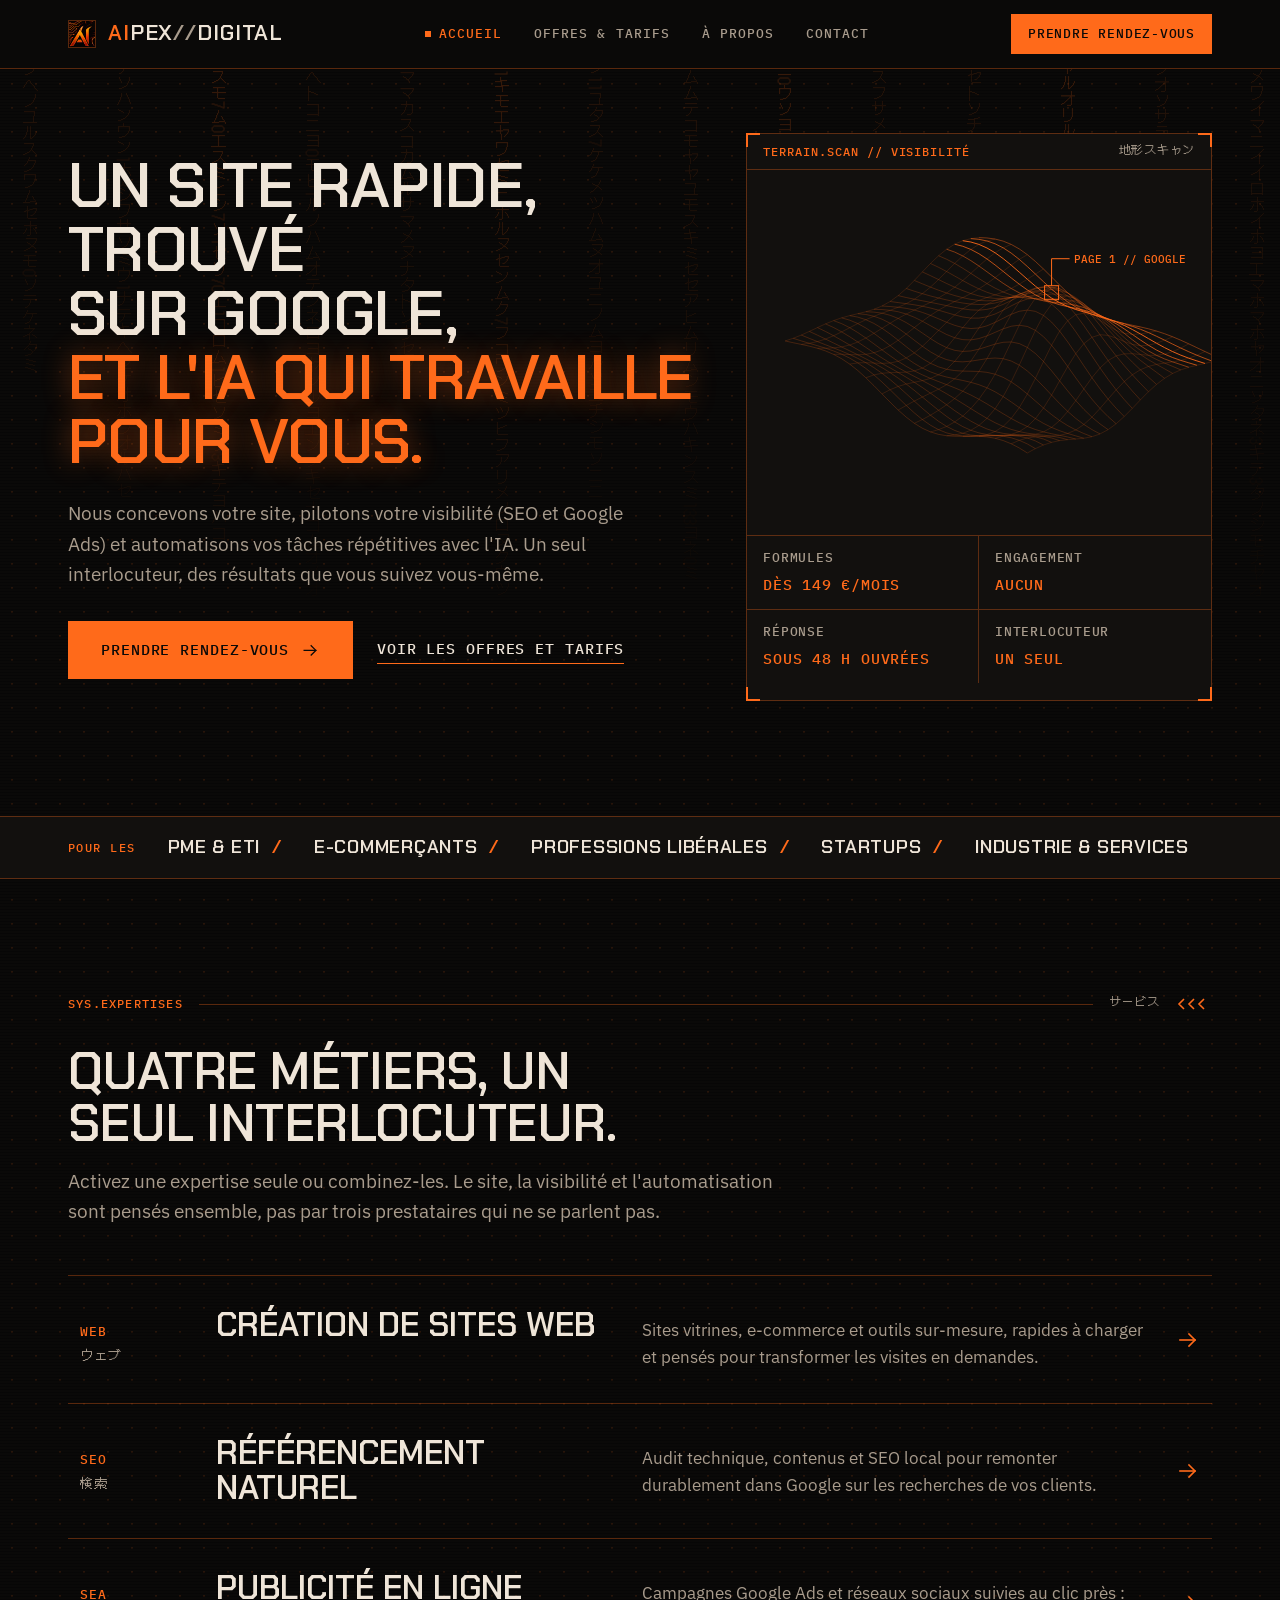
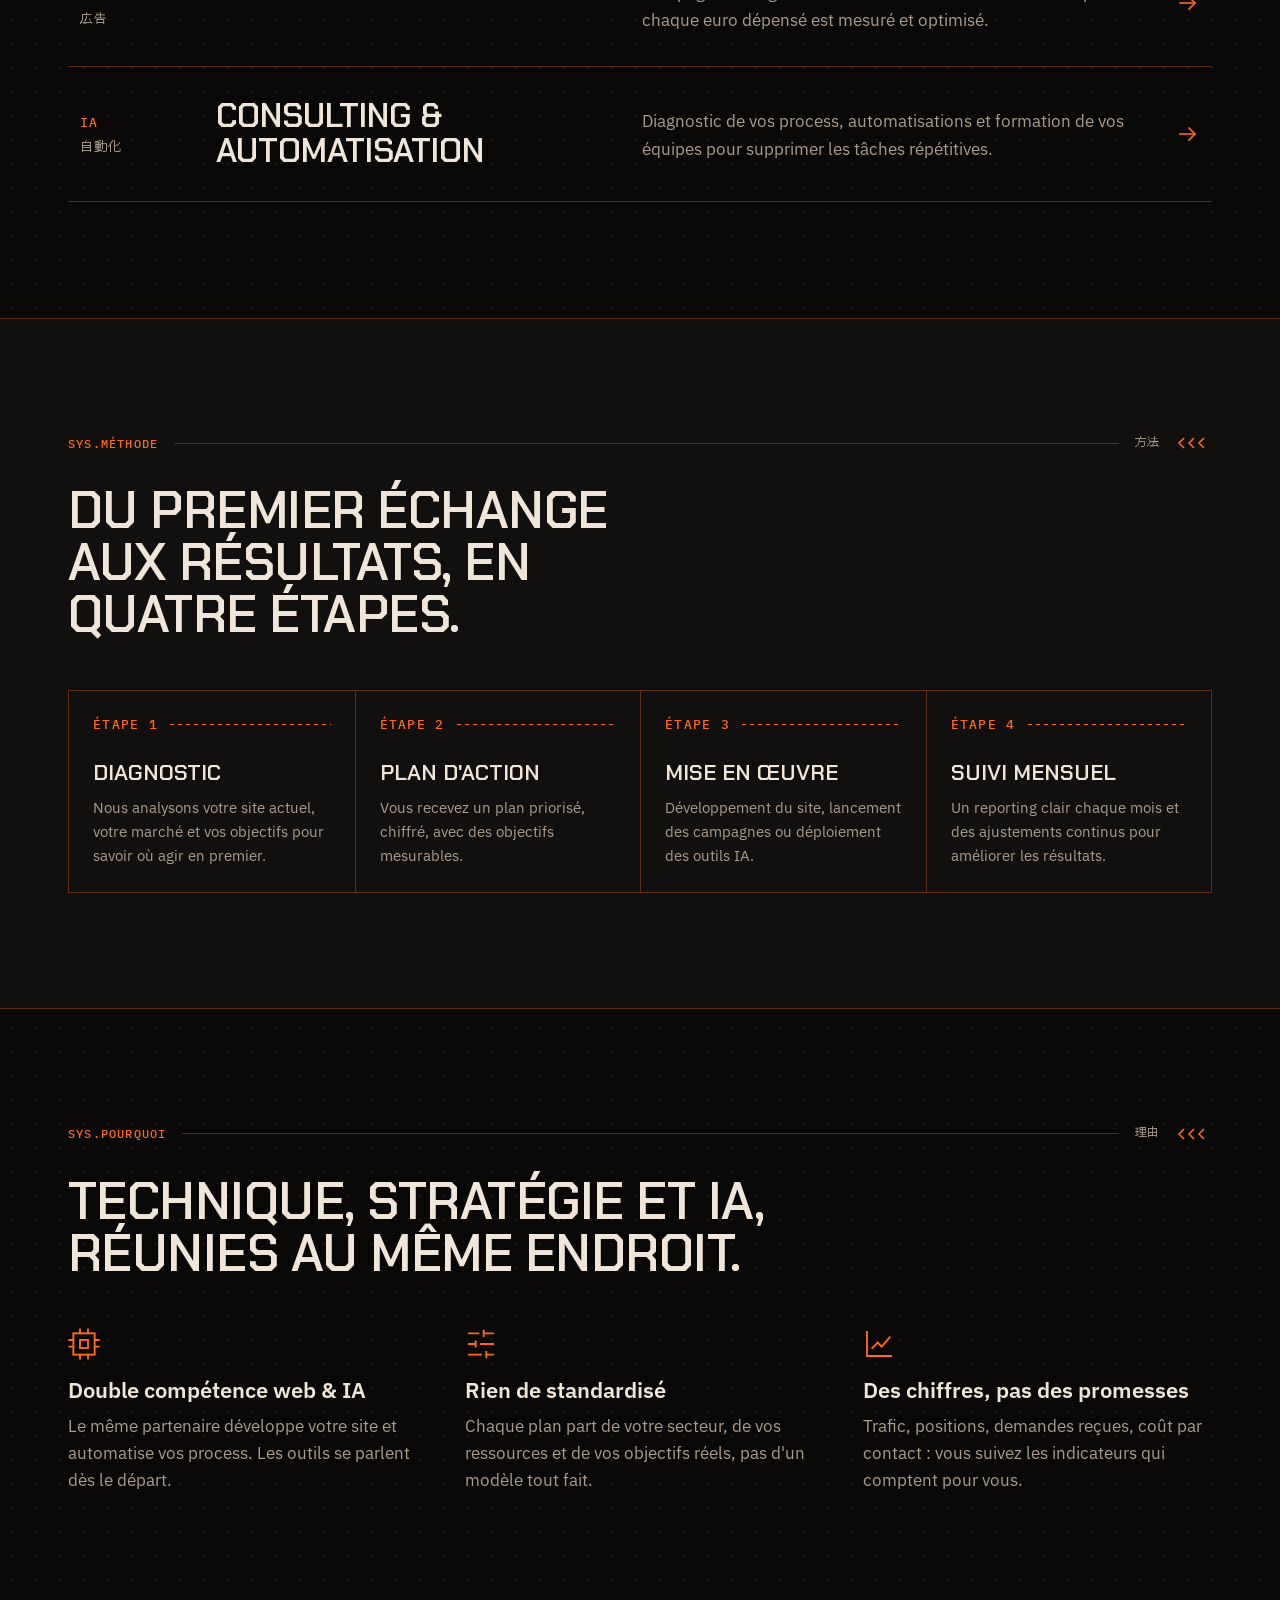
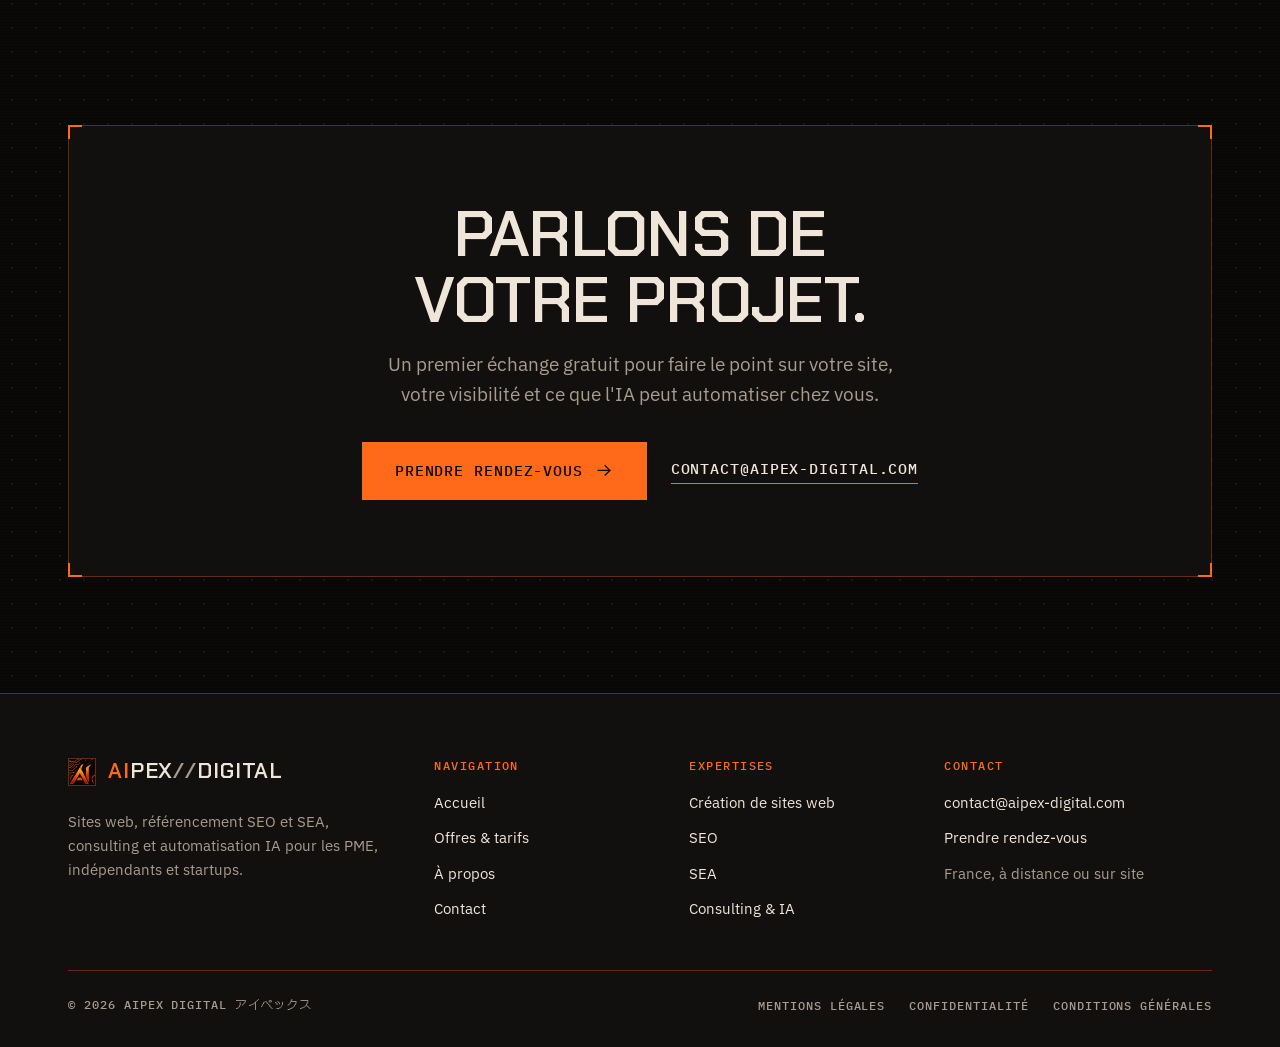
==== commit e4c25f96: "Launch checklist pass: terms page, CSP, icon compression, cleanup - Add conditions-generales.html (B" ====
--- a/index.html
+++ b/index.html
@@ -4,14 +4,14 @@
 <meta charset="UTF-8">
 <meta name="viewport" content="width=device-width, initial-scale=1.0">
 <title>AIpex Digital — Sites web, SEO, SEA et automatisation IA</title>
-<meta name="description" content="AIpex Digital crée des sites rapides, travaille votre visibilité sur Google (SEO et Google Ads) et automatise vos tâches répétitives avec l'IA. Formules dès 149 €/mois, sans engagement.">
+<meta name="description" content="Sites web rapides, visibilité sur Google (SEO, Google Ads) et automatisation par l'IA. Un seul interlocuteur, formules dès 149 €/mois sans engagement.">
 <link rel="canonical" href="https://www.aipex-digital.com/">
 <meta name="theme-color" content="#0a0908">
 <meta property="og:type" content="website">
 <meta property="og:locale" content="fr_FR">
 <meta property="og:site_name" content="AIpex Digital">
 <meta property="og:title" content="AIpex Digital — Sites web, SEO, SEA et automatisation IA">
-<meta property="og:description" content="AIpex Digital crée des sites rapides, travaille votre visibilité sur Google (SEO et Google Ads) et automatise vos tâches répétitives avec l'IA. Formules dès 149 €/mois, sans engagement.">
+<meta property="og:description" content="Sites web rapides, visibilité sur Google (SEO, Google Ads) et automatisation par l'IA. Un seul interlocuteur, formules dès 149 €/mois sans engagement.">
 <meta property="og:url" content="https://www.aipex-digital.com/">
 <meta property="og:image" content="https://www.aipex-digital.com/assets/img/og-image.jpg">
 <meta property="og:image:width" content="1200">
@@ -31,6 +31,7 @@
 <svg width="0" height="0" style="position:absolute" aria-hidden="true" focusable="false">
   <symbol id="i-arrow" viewBox="0 0 24 24"><path d="M4 12h15"/><path d="m13 6 6 6-6 6"/></symbol>
   <symbol id="i-chev" viewBox="0 0 24 24"><path d="m9 6 6 6-6 6"/></symbol>
+  <symbol id="i-chevs" viewBox="0 0 36 12"><path d="M8 1 3 6l5 5M18 1l-5 5 5 5M28 1l-5 5 5 5"/></symbol>
   <symbol id="i-check" viewBox="0 0 24 24"><path d="M20 6 9 17l-5-5"/></symbol>
   <symbol id="i-plus" viewBox="0 0 24 24"><path d="M12 5v14M5 12h14"/></symbol>
   <symbol id="i-mail" viewBox="0 0 24 24"><rect x="2" y="4" width="20" height="16"/><path d="m22 6-10 7L2 6"/></symbol>
@@ -103,7 +104,7 @@
 
   <section class="services">
     <div class="container">
-      <div class="sys-bar" aria-hidden="true"><span class="code">SYS.expertises</span><span lang="ja">サービス</span><span class="chev">«««</span></div>
+      <div class="sys-bar" aria-hidden="true"><span class="code">SYS.expertises</span><span lang="ja">サービス</span><svg class="chev" viewBox="0 0 36 12"><use href="#i-chevs"/></svg></div>
       <div class="section-head" data-reveal>
         <h2>Quatre métiers, un seul interlocuteur.</h2>
         <p>Activez une expertise seule ou combinez-les. Le site, la visibilité et l'automatisation sont pensés ensemble, pas par trois prestataires qui ne se parlent pas.</p>
@@ -139,7 +140,7 @@
 
   <section class="process surface-raised">
     <div class="container">
-      <div class="sys-bar" aria-hidden="true"><span class="code">SYS.méthode</span><span lang="ja">方法</span><span class="chev">«««</span></div>
+      <div class="sys-bar" aria-hidden="true"><span class="code">SYS.méthode</span><span lang="ja">方法</span><svg class="chev" viewBox="0 0 36 12"><use href="#i-chevs"/></svg></div>
       <div class="section-head" data-reveal>
         <h2>Du premier échange aux résultats, en quatre étapes.</h2>
       </div>
@@ -154,7 +155,7 @@
 
   <section class="values">
     <div class="container">
-      <div class="sys-bar" aria-hidden="true"><span class="code">SYS.pourquoi</span><span lang="ja">理由</span><span class="chev">«««</span></div>
+      <div class="sys-bar" aria-hidden="true"><span class="code">SYS.pourquoi</span><span lang="ja">理由</span><svg class="chev" viewBox="0 0 36 12"><use href="#i-chevs"/></svg></div>
       <div class="section-head" data-reveal>
         <h2>Technique, stratégie et IA, réunies au même endroit.</h2>
       </div>
@@ -232,6 +233,7 @@
       <nav class="footer-legal" aria-label="Informations légales">
         <a href="mentions-legales.html">Mentions légales</a>
         <a href="confidentialite.html">Confidentialité</a>
+        <a href="conditions-generales.html">Conditions générales</a>
       </nav>
     </div>
   </div>
--- a/css/style.css
+++ b/css/style.css
@@ -46,7 +46,7 @@
   font-weight: 400;
   font-display: swap;
   src: url(../assets/fonts/dotgothic16-400.woff2) format('woff2');
-  unicode-range: U+30-31, U+33, U+37, U+3057-3058, U+306a, U+3099-309a, U+30a2, U+30a4, U+30a6-30a8, U+30aa-30e4, U+30e6, U+30e8-30ed, U+30ef, U+30f3-30f4, U+30f7, U+30fc, U+4eba, U+4fe1, U+500b, U+5247, U+52d5, U+5316, U+539f, U+53f7, U+544a, U+554f, U+5730, U+5831, U+5e02, U+5e83, U+5f62, U+60c5, U+6599, U+65b9, U+691c, U+6cd5, U+7406, U+7531, U+7684, U+7d22, U+7d61, U+81ea, U+8a18, U+8cea, U+9001, U+9023, U+90fd, U+91d1, U+9332;
+  unicode-range: U+30-31, U+33, U+37, U+3057-3058, U+306a, U+3099-309a, U+30a2, U+30a4, U+30a6-30a8, U+30aa-30e4, U+30e6, U+30e8-30ed, U+30ef, U+30f3-30f4, U+30f7, U+30fc, U+4eba, U+4fe1, U+500b, U+5229, U+5247, U+52d5, U+5316, U+539f, U+53f7, U+544a, U+554f, U+5730, U+5831, U+5e02, U+5e83, U+5f62, U+60c5, U+6599, U+65b9, U+691c, U+6cd5, U+7406, U+7528, U+7531, U+7684, U+7d04, U+7d22, U+7d61, U+81ea, U+898f, U+8a18, U+8cea, U+9001, U+9023, U+90fd, U+91d1, U+9332;
 }
 
 :root {
@@ -192,7 +192,7 @@
 .sys-bar::after { content: ""; flex: 1; height: 1px; background: var(--phosphor-line); order: 2; }
 .sys-bar .code { color: var(--phosphor); order: 1; }
 .sys-bar [lang="ja"] { order: 3; }
-.sys-bar .chev { order: 4; color: var(--phosphor); letter-spacing: -0.1em; }
+.sys-bar .chev { order: 4; width: 36px; height: 12px; color: var(--phosphor); stroke: currentColor; fill: none; stroke-width: 1.6; }
 
 .section-head { max-width: 46rem; margin-bottom: var(--s-7); }
 .section-head h2 { font-size: var(--fs-h2); }
@@ -239,7 +239,7 @@
 .main-nav a { font-family: var(--font-mono); font-size: var(--fs-xs); text-transform: uppercase; letter-spacing: 0.08em; color: var(--muted); padding: var(--s-2) 0; transition: color .2s var(--ease); }
 .main-nav a:hover { color: var(--text); }
 .main-nav a[aria-current="page"] { color: var(--phosphor); }
-.main-nav a[aria-current="page"]::before { content: "▸ "; }
+.main-nav a[aria-current="page"]::before { content: ""; display: inline-block; width: 6px; height: 6px; margin-right: var(--s-2); vertical-align: middle; background: var(--phosphor); }
 .main-nav .nav-cta { display: none; }
 .header-actions { display: flex; align-items: center; gap: var(--s-4); }
 
@@ -453,8 +453,8 @@
 .form-grid { display: grid; grid-template-columns: 1fr 1fr; gap: var(--s-5) var(--s-4); margin-top: var(--s-6); }
 .form-grid .full { grid-column: 1 / -1; }
 .field { display: flex; flex-direction: column; gap: var(--s-2); }
-.field label { font-family: var(--font-mono); font-size: var(--fs-xs); text-transform: uppercase; letter-spacing: .08em; }
-.field label .opt { color: var(--muted); text-transform: none; letter-spacing: 0; }
+.field label { font-size: var(--fs-sm); font-weight: 600; }
+.field label .opt { font-weight: 400; color: var(--muted); }
 .field input, .field select, .field textarea {
   min-height: 48px; border: 1px solid var(--phosphor-line); border-radius: var(--radius);
   padding: var(--s-3) var(--s-4); font-size: var(--fs-base); background: var(--ink-2); color: var(--text); caret-color: var(--phosphor);
